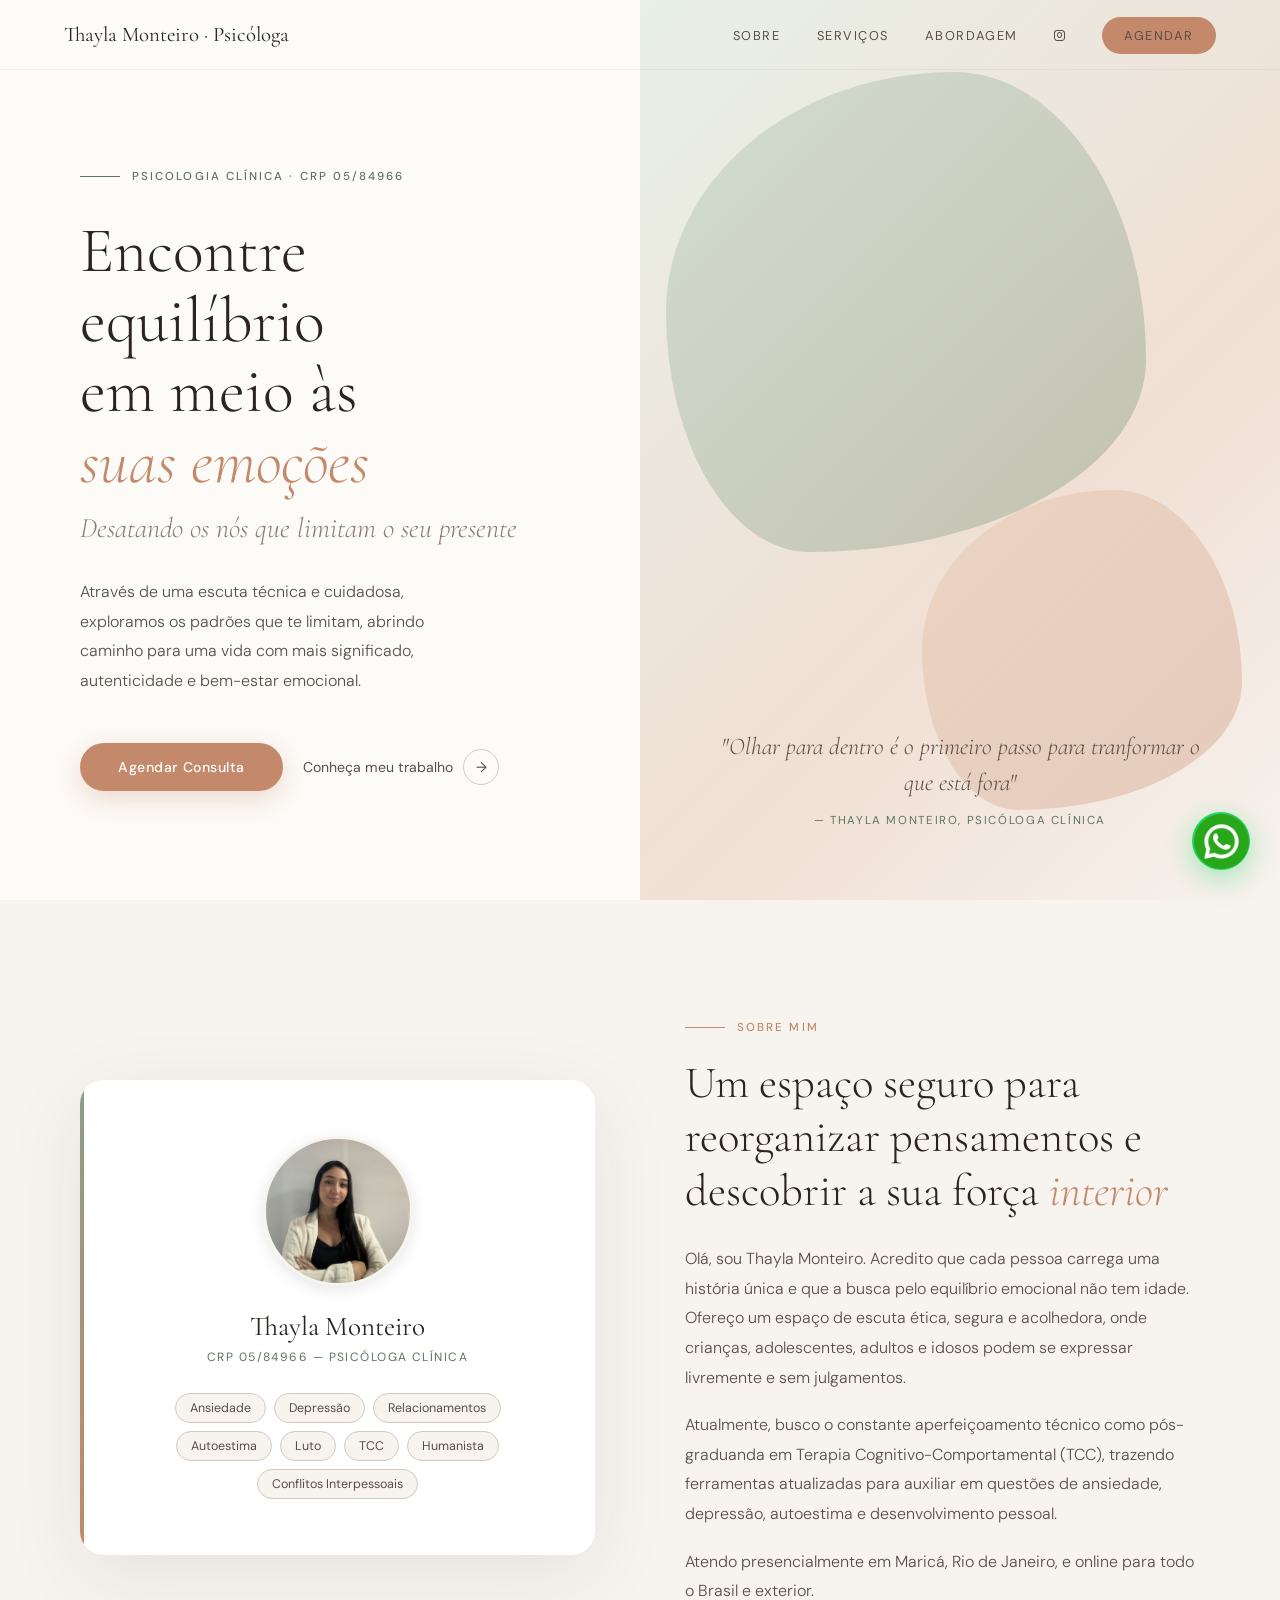
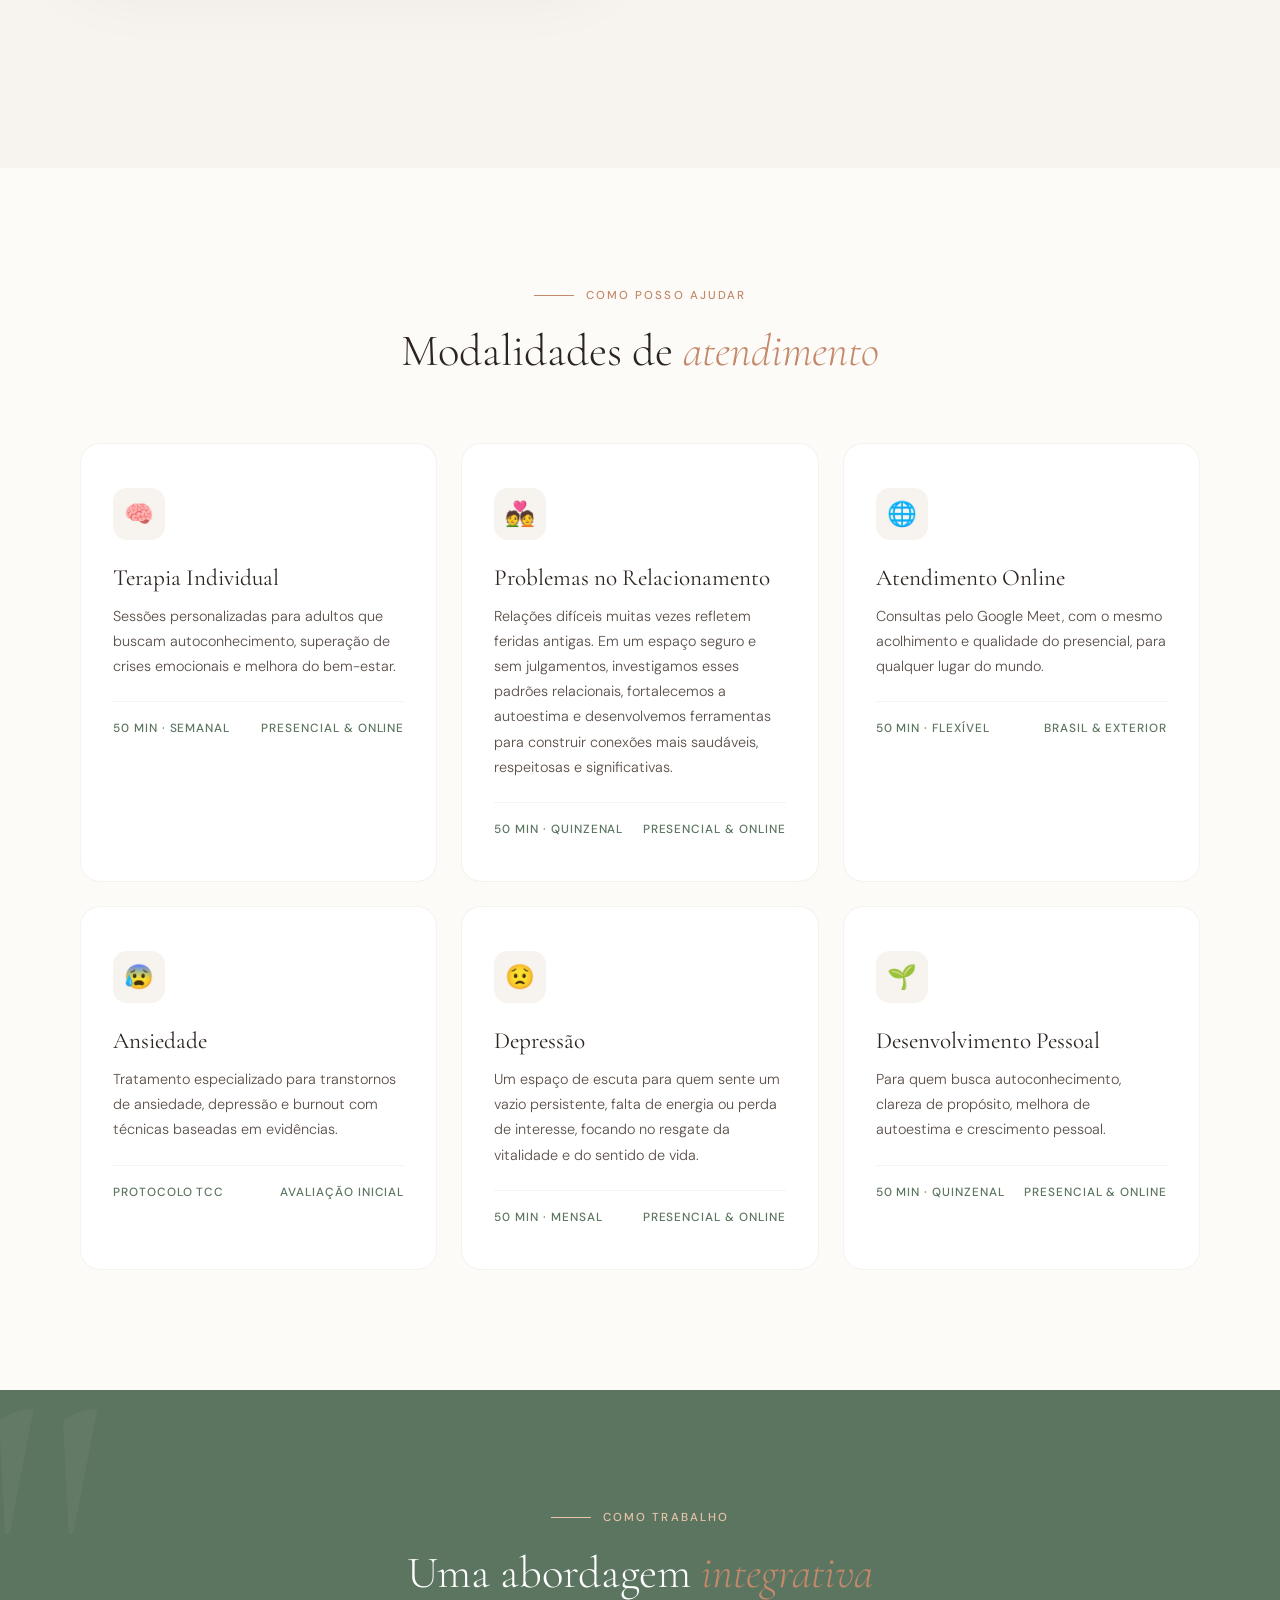
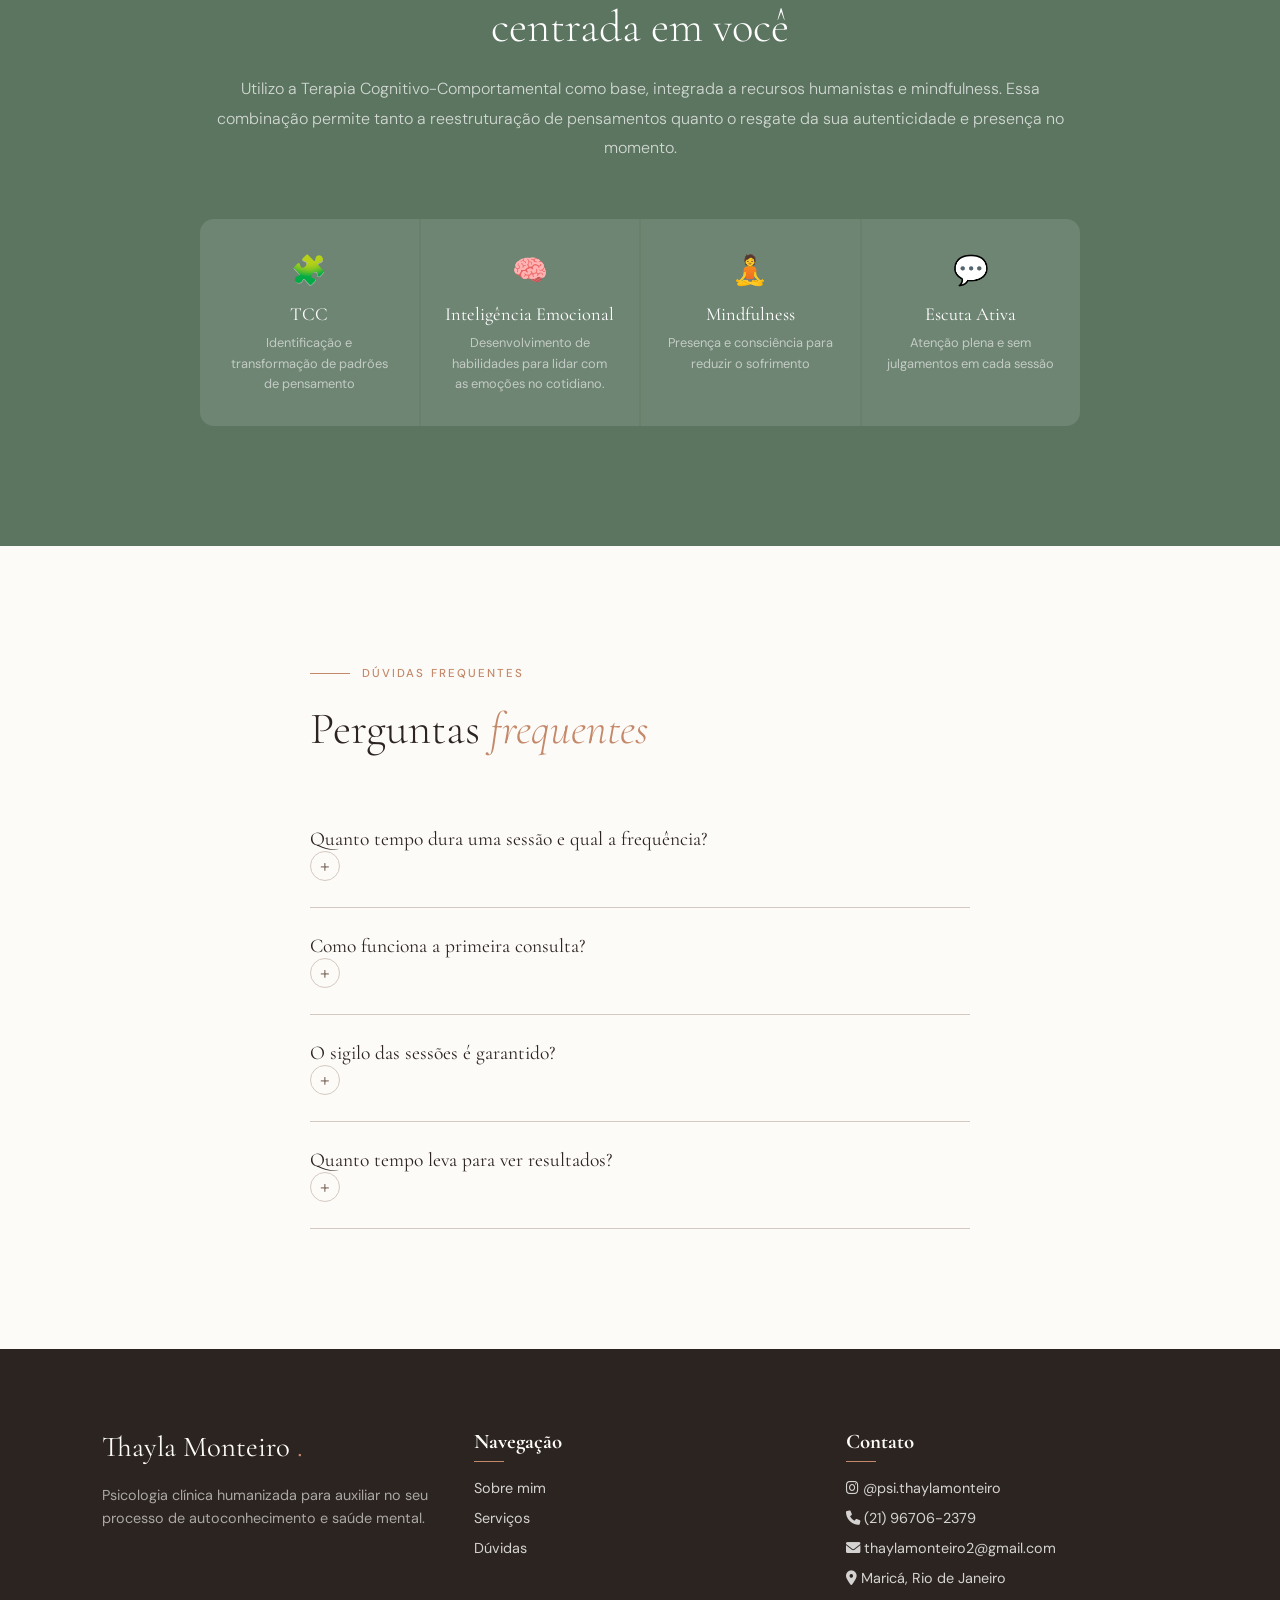
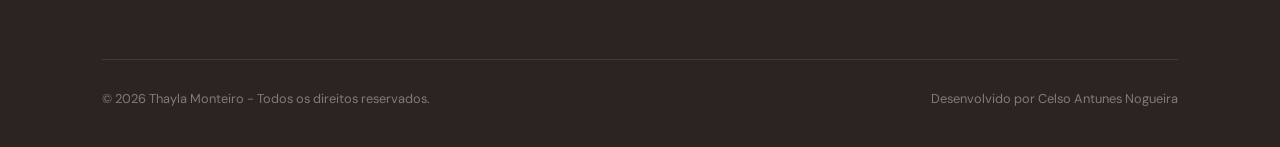
==== index.html @ 8d601547 "Update section title in index.html" ====
<!DOCTYPE html>
<html lang="pt-BR">
<head>
<meta charset="UTF-8">
<meta name="viewport" content="width=device-width, initial-scale=1.0">
<title>Thayla Monteiro | Psicóloga Clínica</title>
<link rel="stylesheet" href="https://cdnjs.cloudflare.com/ajax/libs/font-awesome/6.0.0/css/all.min.css">
<link href="https://fonts.googleapis.com/css2?family=Cormorant+Garamond:ital,wght@0,300;0,400;0,500;1,300;1,400&family=DM+Sans:wght@300;400;500&display=swap" rel="stylesheet">
<link rel="stylesheet" href="style.css">

</head>
<body>



<nav id="nav">
  <div class="nav-logo">Thayla Monteiro  · Psicóloga</div>
  <ul class="nav-links" id="nav-menu">
    <li><a href="#sobre">Sobre</a></li>
    <li><a href="#servicos">Serviços</a></li>
    <li><a href="#abordagem">Abordagem</a></li>
    <li><a href="https://www.instagram.com/psi.thaylamonteiro" target="_blank" class="nav-ig"><i class="fab fa-instagram"></i></a></li>
   <!-- <li><a href="#depoimentos">Depoimentos</a></li> -->
    <li><a href="https://wa.me/5521967062379" class="nav-cta" target="_blank">Agendar</a></li>
  </ul>
  <div class="menu-toggle" id="mobile-menu">
        <span class="bar"></span>
        <span class="bar"></span>
        <span class="bar"></span>
    </div>
</nav>

<section id="hero">
  <div class="hero-left">
    <div class="eyebrow">
      <div class="eyebrow-line"></div>
      <span>Psicologia Clínica · CRP 05/84966</span>
    </div>
    <h1 class="hero-title">Encontre<br>equilíbrio<br>em meio às <br><em>suas emoções</em></h1>
    <p class="hero-sub">Desatando os nós que limitam o seu presente</p>
    <p class="hero-desc">Através de uma escuta técnica e cuidadosa, exploramos os padrões que te limitam, abrindo caminho para uma vida com mais significado, autenticidade e bem-estar emocional.</p>
    <div class="hero-btns">
      <a href="https://wa.me/5521967062379" target="_blank" class="btn-p">Agendar Consulta</a>
      <a href="#sobre" class="btn-s">Conheça meu trabalho <span class="arr">→</span></a>
    </div>
  </div>
  <div class="hero-right">
    <div class="blob b1"></div>
    <div class="blob b2"></div>
    <div class="hero-qt">
      <blockquote>"Olhar para dentro é o primeiro passo para tranformar o que está fora"</blockquote>
      <cite>— Thayla Monteiro, Psicóloga Clínica</cite>
    </div>
  </div>
</section>

<section id="sobre">
  <div style="position:relative;padding-bottom:32px;">
    <div class="sobre-card">
      <div class="avatar" style="background-image: url(thayla.jpeg);"></div>
      <h3>Thayla Monteiro</h3>
      <div class="crp">CRP 05/84966 — Psicóloga Clínica</div>
      <div class="tags">
        <span class="tag">Ansiedade</span><span class="tag">Depressão</span><span class="tag">Relacionamentos</span>
        <span class="tag">Autoestima</span><span class="tag">Luto</span><span class="tag">TCC</span><span class="tag">Humanista</span><span class="tag">Conflitos Interpessoais</span>
      </div>
    </div>
    
  </div>
  <div class="sobre-text">
    <div class="sec-label"><div class="ln"></div><span>Sobre mim</span></div>
    <h2 class="sec-title" style="margin-bottom:26px;">Um espaço seguro para reorganizar pensamentos e descobrir a sua força <em>interior</em></h2>
    <p>Olá, sou Thayla Monteiro. Acredito que cada pessoa carrega uma história única e que a busca pelo equilíbrio emocional não tem idade. Ofereço um espaço de escuta ética, segura e acolhedora, onde crianças, adolescentes, adultos e idosos podem se expressar livremente e sem julgamentos.</p>
    <p>Atualmente, busco o constante aperfeiçoamento técnico como pós-graduanda em Terapia Cognitivo-Comportamental (TCC), trazendo ferramentas atualizadas para auxiliar em questões de ansiedade, depressão, autoestima e desenvolvimento pessoal.</p>
    <p>Atendo presencialmente em Maricá, Rio de Janeiro, e online para todo o Brasil e exterior.</p>
  </div>
</section>

<section id="servicos">
  <div class="sec-header">
    <div class="sec-label" style="justify-content:center;"><div class="ln"></div><span>Como posso ajudar</span></div>
    <h2 class="sec-title">Modalidades de <em>atendimento</em></h2>
  </div>
  <div class="grid3 reveal">
    <div class="svc-card"><div class="svc-icon">🧠</div><h3>Terapia Individual</h3><p>Sessões personalizadas para adultos que buscam autoconhecimento, superação de crises emocionais e melhora do bem-estar.</p><div class="svc-meta"><span>50 min · Semanal</span><span>Presencial & Online</span></div></div>
    <div class="svc-card"><div class="svc-icon">💑</div><h3>Problemas no Relacionamento</h3><p>Relações difíceis muitas vezes refletem feridas antigas. Em um espaço seguro e sem julgamentos, investigamos esses padrões relacionais, fortalecemos a autoestima e desenvolvemos ferramentas para construir conexões mais saudáveis, respeitosas e significativas.</p><div class="svc-meta"><span>50 min · Quinzenal</span><span>Presencial & Online</span></div></div>
    <div class="svc-card"><div class="svc-icon">🌐</div><h3>Atendimento Online</h3><p>Consultas pelo Google Meet, com o mesmo acolhimento e qualidade do presencial, para qualquer lugar do mundo.</p><div class="svc-meta"><span>50 min · Flexível</span><span>Brasil & Exterior</span></div></div>
    <div class="svc-card"><div class="svc-icon">😰</div><h3>Ansiedade</h3><p>Tratamento especializado para transtornos de ansiedade, depressão e burnout com técnicas baseadas em evidências.</p><div class="svc-meta"><span>Protocolo TCC</span><span>Avaliação inicial</span></div></div>
    <div class="svc-card"><div class="svc-icon">😟</div><h3>Depressão</h3><p>Um espaço de escuta para quem sente um vazio persistente, falta de energia ou perda de interesse, focando no resgate da vitalidade e do sentido de vida.</p><div class="svc-meta"><span>50 min · Mensal</span><span>Presencial & Online</span></div></div>
    <div class="svc-card"><div class="svc-icon">🌱</div><h3>Desenvolvimento Pessoal</h3><p>Para quem busca autoconhecimento, clareza de propósito, melhora de autoestima e crescimento pessoal.</p><div class="svc-meta"><span>50 min · Quinzenal</span><span>Presencial & Online</span></div></div>
  </div>
</section>

<section id="abordagem">
  <div class="abord-inner reveal">
    <div class="sec-label" style="justify-content:center;"><div class="ln" style="background:var(--terracotta-light);"></div><span style="color:var(--terracotta-light);">Como trabalho</span></div>
    <h2 class="sec-title" style="color:white;margin-bottom:20px;">Uma abordagem <em>integrativa</em><br>centrada em você</h2>
    <p>Utilizo a Terapia Cognitivo-Comportamental como base, integrada a recursos humanistas e mindfulness. Essa combinação permite tanto a reestruturação de pensamentos quanto o resgate da sua autenticidade e presença no momento.</p>
    <div class="pilares">
      <div class="pilar"><span class="pi">🧩</span><h4>TCC</h4><p>Identificação e transformação de padrões de pensamento</p></div>
      <div class="pilar"><span class="pi">🧠</span><h4>Inteligência Emocional</h4><p>Desenvolvimento de habilidades para lidar com as emoções no cotidiano.</p></div>
      <div class="pilar"><span class="pi">🧘</span><h4>Mindfulness</h4><p>Presença e consciência para reduzir o sofrimento</p></div>
      <div class="pilar"><span class="pi">💬</span><h4>Escuta Ativa</h4><p>Atenção plena e sem julgamentos em cada sessão</p></div>
    </div>
  </div>
</section>
<!--
<section id="depoimentos">
  <div style="text-align:center;">
    <div class="sec-label" style="justify-content:center;"><div class="ln"></div><span>Depoimentos</span></div>
    <h2 class="sec-title">O que dizem os <em>pacientes</em></h2>
  </div>
  <div class="depo-grid reveal">
    <div class="depo-card"><span class="qm">"</span><p>A Ana me ajudou a sair do ciclo de ansiedade que parecia não ter fim. Hoje tenho ferramentas reais para lidar com situações difíceis do dia a dia.</p><div class="depo-autor"><div class="d-av">👩</div><div class="d-info"><div class="stars">★★★★★</div><strong>Mariana C.</strong><span>Paciente há 2 anos</span></div></div></div>
    <div class="depo-card"><span class="qm">"</span><p>O atendimento online foi uma surpresa positiva. Mesma qualidade e acolhimento que eu teria no presencial, com a comodidade de estar em casa.</p><div class="depo-autor"><div class="d-av">👨</div><div class="d-info"><div class="stars">★★★★★</div><strong>Rafael T.</strong><span>Atendimento online</span></div></div></div>
    <div class="depo-card"><span class="qm">"</span><p>Comecei a terapia em um momento muito difícil. A Ana me recebeu com tanta humanidade que consegui falar coisas que nunca tinha dito a ninguém.</p><div class="depo-autor"><div class="d-av">👩</div><div class="d-info"><div class="stars">★★★★★</div><strong>Júlia M.</strong><span>Terapia individual</span></div></div></div>
  </div>
</section>
-->
<section id="faq">
  <div class="sec-label"><div class="ln"></div><span>Dúvidas frequentes</span></div>
  <h2 class="sec-title" style="margin-bottom:44px;">Perguntas <em>frequentes</em></h2>
  <div class="faq-item"><div class="faq-q"><h4>Quanto tempo dura uma sessão e qual a frequência?</h4><div class="tog">+</div></div><div class="faq-a"><p>As sessões individuais têm duração de 50 minutos, geralmente com frequência semanal. Com o avanço do processo terapêutico, podemos passar para quinzenal. A frequência pode ser adaptada às suas necessidades.</p></div></div>
  <!-- <div class="faq-item"><div class="faq-q"><h4>Atende pelo plano de saúde?</h4><div class="tog">+</div></div><div class="faq-a"><p>Atualmente atendo de forma particular. Posso fornecer nota fiscal para reembolso junto ao seu plano, caso ele ofereça essa cobertura. Consulte as condições do seu convênio.</p></div></div> -->
  <div class="faq-item"><div class="faq-q"><h4>Como funciona a primeira consulta?</h4><div class="tog">+</div></div><div class="faq-a"><p>A primeira consulta é uma sessão de acolhimento onde você pode falar sobre o que está sentindo e o que busca na terapia. É um espaço para nos conhecermos e avaliarmos juntos se há uma boa conexão terapêutica.</p></div></div>
  <div class="faq-item"><div class="faq-q"><h4>O sigilo das sessões é garantido?</h4><div class="tog">+</div></div><div class="faq-a"><p>Sim! O sigilo profissional é um dever ético do psicólogo, garantido pelo Código de Ética do CFP. Tudo o que é dito em sessão permanece estritamente confidencial, com raríssimas exceções legais.</p></div></div>
  <div class="faq-item"><div class="faq-q"><h4>Quanto tempo leva para ver resultados?</h4><div class="tog">+</div></div><div class="faq-a"><p>Cada pessoa é única e o tempo de tratamento varia conforme os objetivos. Muitos pacientes relatam mudanças perceptíveis já nas primeiras semanas, enquanto questões mais profundas podem demandar um processo mais longo.</p></div></div>
</section>
<!--
<section id="contato">
  <div>
    <div class="sec-label"><div class="ln"></div><span>Contato</span></div>
    <h2 class="c-title">Dê o primeiro passo<br>para seu <em>bem-estar</em></h2>
    <p class="c-desc">Entre em contato e agende sua consulta. Respondo em até 24h nos dias úteis. O primeiro passo é o mais importante.</p>
    <div class="c-items">
      <div class="c-item"><div class="c-icon">📍</div><div><strong>Endereço</strong><span>Rua Exemplo, 100 — Pinheiros, São Paulo</span></div></div>
      <div class="c-item"><div class="c-icon">📱</div><div><strong>WhatsApp</strong><span>(11) 99999-9999</span></div></div>
      <div class="c-item"><div class="c-icon">📧</div><div><strong>E-mail</strong><span>ana@anabeatrizpsi.com.br</span></div></div>
      <div class="c-item"><div class="c-icon">🕐</div><div><strong>Horários</strong><span>Seg–Sex: 8h–20h · Sáb: 8h–13h</span></div></div>
    </div>
  </div>
  
  <div class="c-form reveal">
    <h3>Solicitar agendamento</h3>
    <div class="fg">
      <div class="fr"><label>Nome</label><input type="text" placeholder="Seu nome completo"></div>
      <div class="fr"><label>Telefone</label><input type="tel" placeholder="(11) 99999-9999"></div>
    </div>
    <div class="fr"><label>E-mail</label><input type="email" placeholder="seu@email.com"></div>
    <div class="fr"><label>Modalidade</label><select><option>Terapia Individual</option><option>Terapia de Casal</option><option>Atendimento Online</option><option>Orientação Parental</option><option>Desenvolvimento Pessoal</option></select></div>
    <div class="fr"><label>Mensagem (opcional)</label><textarea placeholder="Conte brevemente o que te trouxe até aqui..."></textarea></div>
    <button class="btn-f" onclick="alert('Mensagem enviada! Entraremos em contato em breve 🌿')">Enviar mensagem →</button>
  </div> -->
</section>

<footer class="footer">
  <div class="footer-container">
    <div class="footer-col">
      <div class="f-logo">Thayla Monteiro <em>.</em></div>
      <p class="f-about">Psicologia clínica humanizada para auxiliar no seu processo de autoconhecimento e saúde mental.</p>
    </div>

    <div class="footer-col">
      <h4>Navegação</h4>
      <ul>
        <li><a href="#sobre">Sobre mim</a></li>
        <li><a href="#servicos">Serviços</a></li>
         <!-- <li><a href="#depoimentos">Depoimentos</a></li> -->
        <li><a href="#faq">Dúvidas</a></li>
      </ul>
    </div>

    <div class="footer-col">
      <h4>Contato</h4>
      <ul>
        <li class="footer-social">
            <a href="https://www.instagram.com/psi.thaylamonteiro" target="_blank">
                <i class="fab fa-instagram"></i> @psi.thaylamonteiro
            </a>
        </li>
        <li><i class="fas fa-phone"></i> (21) 96706-2379</li>
        <li><i class="fas fa-envelope"></i> thaylamonteiro2@gmail.com</li>
        <li><i class="fas fa-map-marker-alt"></i> Maricá, Rio de Janeiro</li>
      </ul>
    </div>
  </div>

  <div class="footer-bottom f-dev">
    <p>&copy; 2026 Thayla Monteiro - Todos os direitos reservados.</p>
<a href="https://devcelso.netlify.app/" target="_blank" rel="noopener noreferrer"> Desenvolvido por
      Celso Antunes Nogueira
    </a>  </div>
</footer>


<a href="https://wa.me/5521967062379" class="wa" target="_blank"><img src="whatsapp.png" alt=""></a>
<script src="script.js"></script>


</body>
</html>
---- style.css ----
:root {
    --cream: #F7F3EE;
    --warm-white: #FDFBF8;
    --sage: #8A9E8A;
    --sage-light: #B8C9B3;
    --sage-dark: #5C7560;
    --terracotta: #C4896A;
    --terracotta-light: #E8C4A8;
    --stone: #8C7B70;
    --stone-light: #D4C9C0;
    --text-dark: #2C2420;
    --text-mid: #5A4E48;
    --shadow: rgba(44,36,32,0.08);
  }
  
  *, *::before, *::after { box-sizing: border-box; margin: 0; padding: 0; }
  html { scroll-behavior: smooth; }
  body { font-family: 'DM Sans', sans-serif; background: var(--warm-white); color: var(--text-dark); overflow-x: hidden; }

  

  nav { position: fixed; top: 0; width: 100%; padding: 22px 64px; display: flex; align-items: center; justify-content: space-between; z-index: 100;   border-bottom: 1px solid rgba(180,160,145,0.14); transition: padding 0.3s, box-shadow 0.3s; }
  .nav-logo { font-family: 'Cormorant Garamond', serif; font-size: 1.3rem; font-weight: 400; color: var(--text-dark); }
  .nav-logo em { font-style: italic; color: var(--terracotta); }
  .nav-links { display: flex; gap: 36px; list-style: none; }
  .nav-links a { font-size: 0.8rem; letter-spacing: 0.12em; text-transform: uppercase; color: var(--text-mid); text-decoration: none; transition: color 0.3s; }
  .nav-links a:hover { color: var(--terracotta); }
  .nav-cta { background:#c4896a; var(--sage-dark) !important;  padding: 10px 22px; border-radius: 40px; transition: background 0.3s !important; }
  .nav-cta:hover { background:white var(--terracotta) !important; }
  .nav-ig {
    font-size: 2rem; /* Deixa o ícone um pouco maior que o texto */
    color: var(--primary); /* Ou a cor que você definiu para os links */
    transition: transform 0.3s ease;
}

.nav-ig:hover {
    transform: translateY(-2px); /* Efeito suave ao passar o mouse */
    color: #E1306C; /* Cor característica do Instagram (opcional) */
}


  /* HERO */
  #hero { min-height: 100vh; display: grid; grid-template-columns: 1fr 1fr; }
  .hero-left { display: flex; flex-direction: column; justify-content: center; padding: 140px 60px 80px 80px; }
  .eyebrow { display: flex; align-items: center; gap: 12px; margin-bottom: 32px; }
  .eyebrow-line { width: 40px; height: 1px; background: var(--sage-dark); }
  .eyebrow span { font-size: 0.72rem; letter-spacing: 0.18em; text-transform: uppercase; color: var(--sage-dark); font-weight: 500; }
  .hero-title { font-family: 'Cormorant Garamond', serif; font-size: clamp(3rem,5vw,5rem); font-weight: 300; line-height: 1.1; margin-bottom: 14px; opacity: 0; animation: fadeUp 1s 0.3s forwards; }
  .hero-title em { font-style: italic; color: var(--terracotta); }
  .hero-sub { font-family: 'Cormorant Garamond', serif; font-size: clamp(1.4rem,2.2vw,2rem); font-weight: 300; font-style: italic; color: var(--stone); margin-bottom: 32px; opacity: 0; animation: fadeUp 1s 0.5s forwards; }
  .hero-desc { font-size: 1rem; line-height: 1.85; color: var(--text-mid); font-weight: 300; max-width: 400px; margin-bottom: 48px; opacity: 0; animation: fadeUp 1s 0.7s forwards; }
  .hero-btns { display: flex; gap: 20px; align-items: center; opacity: 0; animation: fadeUp 1s 0.9s forwards; }
  .btn-p { background: var(--terracotta); color: white; padding: 15px 38px; border-radius: 60px; text-decoration: none; font-size: 0.88rem; font-weight: 500; letter-spacing: 0.04em; transition: all 0.3s; box-shadow: 0 8px 28px rgba(196,137,106,0.3); }
  .btn-p:hover { background:  var(--sage-dark); transform: translateY(-2px); }
  .btn-s { display: flex; align-items: center; gap: 10px; color: var(--text-mid); text-decoration: none; font-size: 0.88rem; transition: color 0.3s; }
  .btn-s .arr { width: 36px; height: 36px; border: 1px solid var(--stone-light); border-radius: 50%; display: flex; align-items: center; justify-content: center; transition: all 0.3s; }
  .btn-s:hover { color: var(--terracotta); }
  .btn-s:hover .arr { background: var(--terracotta); border-color: var(--terracotta); color: white; }

  .hero-right { position: relative; overflow: hidden; background: linear-gradient(135deg, #e8f0e7 0%, #f0dfd4 60%, var(--cream) 100%); }
  .blob { position: absolute; border-radius: 60% 40% 70% 30% / 50% 60% 40% 50%; animation: morph 9s ease-in-out infinite alternate; }
  .b1 { width: 480px; height: 480px; background: linear-gradient(135deg, var(--sage-light), var(--sage)); top: 8%; left: 4%; opacity: 0.45; }
  .b2 { width: 320px; height: 320px; background: linear-gradient(135deg, var(--terracotta-light), var(--terracotta)); bottom: 10%; right: 6%; opacity: 0.35; animation-delay: -4s; }
  .hero-qt { position: absolute; bottom: 72px; left: 50%; transform: translateX(-50%); text-align: center; z-index: 3; width: 75%; }
  .hero-qt blockquote { font-family: 'Cormorant Garamond', serif; font-size: 1.5rem; font-style: italic; font-weight: 300; color: var(--text-mid); line-height: 1.5; }
  .hero-qt cite { display: block; margin-top: 12px; font-family: 'DM Sans', sans-serif; font-size: 0.72rem; letter-spacing: 0.14em; text-transform: uppercase; color: var(--sage-dark); font-style: normal; }

  /* SECTIONS */
  .sec-label { display: flex; align-items: center; gap: 12px; margin-bottom: 22px; }
  .sec-label span { font-size: 0.72rem; letter-spacing: 0.18em; text-transform: uppercase; color: var(--terracotta); font-weight: 500; }
  .sec-label .ln { width: 40px; height: 1px; background: var(--terracotta); }
  .sec-title { font-family: 'Cormorant Garamond', serif; font-size: clamp(2rem,3.5vw,3rem); font-weight: 300; line-height: 1.2; color: var(--text-dark); }
  .sec-title em { font-style: italic; color: var(--terracotta); }

  /* SOBRE */
  #sobre { padding: 120px 80px; display: grid; grid-template-columns: 1fr 1fr; gap: 90px; align-items: center; background: var(--cream); }
  .sobre-card { background: white; border-radius: 24px; padding: 56px 44px; box-shadow: 0 20px 80px var(--shadow); position: relative; overflow: hidden; }
  .sobre-card::before { content: ''; position: absolute; top: 0; left: 0; width: 4px; height: 100%; background: linear-gradient(to bottom, var(--sage), var(--terracotta)); }
  .avatar {
  width: 150px;          /* Ajuste o tamanho se desejar */
  height: 150px;
  border-radius: 50%;    /* Deixa o avatar circular */
  margin: 0 auto 24px;   /* Centraliza o círculo no card */
  
  /* Propriedades da Imagem */
  background-size: cover;     /* Faz a foto preencher todo o espaço */
  background-position: center; /* Centraliza o rosto na imagem */
  background-repeat: no-repeat;
  
  /* Opcional: Adiciona uma borda fina elegante */
  border: 3px solid var(--cream);
  box-shadow: 0 4px 15px rgba(0,0,0,0.1);
}avatar { width: 110px; height: 110px; border-radius: 50%; background: linear-gradient(135deg, var(--sage-light), var(--terracotta-light)); margin: 0 auto 24px; display: flex; align-items: center; justify-content: center; font-size: 2.4rem; }
  .sobre-card h3 { font-family: 'Cormorant Garamond', serif; font-size: 1.7rem; font-weight: 400; text-align: center; margin-bottom: 6px; }
  .crp { text-align: center; font-size: 0.75rem; letter-spacing: 0.12em; text-transform: uppercase; color: var(--sage-dark); margin-bottom: 28px; }
  .tags { display: flex; flex-wrap: wrap; gap: 8px; justify-content: center; }
  .tag { background: var(--cream); color: var(--text-mid); padding: 6px 14px; border-radius: 30px; font-size: 0.78rem; border: 1px solid var(--stone-light); }
  .float-badge { position: absolute; bottom: -24px; right: -24px; background: var(--sage-dark); color: white; padding: 22px 26px; border-radius: 16px; font-family: 'Cormorant Garamond', serif; }
  .float-badge .n { font-size: 2.2rem; font-weight: 300; display: block; line-height: 1; }
  .float-badge .l { font-size: 0.82rem; font-style: italic; opacity: 0.85; }
  .sobre-text { padding-bottom: 24px; }
  .sobre-text p { font-size: 1rem; line-height: 1.85; color: var(--text-mid); font-weight: 300; margin-bottom: 18px; }

  /* SERVIÇOS */
  #servicos { padding: 120px 80px; background: var(--warm-white); }
  .sec-header { text-align: center; margin-bottom: 64px; }
  .sec-header .sec-label { justify-content: center; }
  .grid3 { display: grid; grid-template-columns: repeat(3, 1fr); gap: 24px; }
  .svc-card { background: white; border-radius: 20px; padding: 44px 32px; border: 1px solid rgba(180,160,145,0.14); transition: all 0.35s cubic-bezier(.25,.46,.45,.94); position: relative; overflow: hidden; }
  .svc-card::after { content: ''; position: absolute; bottom: 0; left: 0; right: 0; height: 3px; background: linear-gradient(to right, var(--sage), var(--terracotta)); transform: scaleX(0); transform-origin: left; transition: transform 0.35s ease; }
  .svc-card:hover { transform: translateY(-7px); box-shadow: 0 20px 56px var(--shadow); }
  .svc-card:hover::after { transform: scaleX(1); }
  .svc-icon { width: 52px; height: 52px; border-radius: 14px; background: var(--cream); display: flex; align-items: center; justify-content: center; font-size: 1.5rem; margin-bottom: 24px; transition: background 0.3s; }
  .svc-card:hover .svc-icon { background: var(--terracotta-light); }
  .svc-card h3 { font-family: 'Cormorant Garamond', serif; font-size: 1.45rem; font-weight: 400; margin-bottom: 12px; }
  .svc-card p { font-size: 0.9rem; line-height: 1.75; color: var(--text-mid); font-weight: 300; }
  .svc-meta { margin-top: 22px; padding-top: 18px; border-top: 1px solid var(--cream); display: flex; justify-content: space-between; align-items: center; }
  .svc-meta span { font-size: 0.74rem; letter-spacing: 0.08em; text-transform: uppercase; color: var(--sage-dark); font-weight: 500; }

  /* ABORDAGEM */
  #abordagem { padding: 120px 80px; background: var(--sage-dark); color: white; position: relative; overflow: hidden; }
  #abordagem::before { content: '"'; font-family: 'Cormorant Garamond', serif; font-size: 28rem; position: absolute; top: -60px; left: -20px; color: rgba(255,255,255,0.04); line-height: 1; pointer-events: none; }
  .abord-inner { max-width: 880px; margin: 0 auto; text-align: center; position: relative; z-index: 2; }
  .abord-inner .sec-label { justify-content: center; }
  .abord-inner .sec-label span { color: var(--terracotta-light); }
  .abord-inner .sec-label .ln { background: var(--terracotta-light); }
  .abord-inner .sec-title { color: white; margin-bottom: 22px; }
  .abord-inner > p { font-size: 1rem; line-height: 1.85; color: rgba(255,255,255,0.72); font-weight: 300; margin-bottom: 56px; }
  .pilares { display: grid; grid-template-columns: repeat(4,1fr); gap: 2px; background: rgba(255,255,255,0.08); border-radius: 14px; overflow: hidden; }
  .pilar { padding: 32px 24px; background: rgba(255,255,255,0.04); text-align: center; transition: background 0.3s; }
  .pilar:hover { background: rgba(255,255,255,0.11); }
  .pilar .pi { font-size: 1.8rem; margin-bottom: 14px; display: block; }
  .pilar h4 { font-family: 'Cormorant Garamond', serif; font-size: 1.15rem; font-weight: 400; color: white; margin-bottom: 8px; }
  .pilar p { font-size: 0.8rem; color: rgba(255,255,255,0.58); line-height: 1.6; margin: 0; }

  /* DEPOIMENTOS */
  #depoimentos { padding: 120px 80px; background: var(--cream); }
  .depo-grid { display: grid; grid-template-columns: repeat(3,1fr); gap: 22px; margin-top: 56px; }
  .depo-card { background: white; border-radius: 20px; padding: 36px 30px; box-shadow: 0 4px 28px var(--shadow); }
  .qm { font-family: 'Cormorant Garamond', serif; font-size: 3.5rem; color: var(--terracotta-light); line-height: 0.5; margin-bottom: 18px; display: block; }
  .depo-card p { font-size: 0.93rem; line-height: 1.8; color: var(--text-mid); font-weight: 300; font-style: italic; margin-bottom: 22px; }
  .depo-autor { display: flex; align-items: center; gap: 12px; }
  .d-av { width: 42px; height: 42px; border-radius: 50%; background: linear-gradient(135deg, var(--sage-light), var(--terracotta-light)); display: flex; align-items: center; justify-content: center; font-size: 1.1rem; }
  .d-info strong { display: block; font-size: 0.86rem; font-weight: 500; color: var(--text-dark); }
  .d-info span { font-size: 0.76rem; color: var(--stone); }
  .stars { color: var(--terracotta); font-size: 0.72rem; margin-bottom: 3px; }

  /* FAQ */
  #faq { padding: 120px 80px; max-width: 820px; margin: 0 auto; }
  .faq-item { border-bottom: 1px solid var(--stone-light); padding: 26px 0; }
 
  .faq-q h4 { font-family: 'Cormorant Garamond', serif; font-size: 1.22rem; font-weight: 400; color: var(--text-dark); transition: color 0.3s; }
  .faq-q:hover h4 { color: var(--terracotta); }
  .tog { width: 30px; height: 30px; min-width: 30px; border: 1px solid var(--stone-light); border-radius: 50%; display: flex; align-items: center; justify-content: center; color: var(--stone); font-size: 1.1rem; transition: all 0.3s; }
  .faq-item.open .tog { background: var(--terracotta); border-color: var(--terracotta); color: white; transform: rotate(45deg); }
  .faq-a { max-height: 0; overflow: hidden; transition: max-height 0.4s ease, padding 0.3s; }
  .faq-item.open .faq-a { max-height: 280px; padding-top: 14px; }
  .faq-a p { font-size: 0.93rem; line-height: 1.8; color: var(--text-mid); font-weight: 300; }

  /* CONTATO */
  #contato { padding: 120px 80px; background: var(--warm-white); display: grid; grid-template-columns: 1fr 1fr; gap: 80px; align-items: start; }
  .c-title { font-family: 'Cormorant Garamond', serif; font-size: clamp(1.8rem,3vw,2.8rem); font-weight: 300; line-height: 1.2; margin-bottom: 18px; }
  .c-title em { color: var(--terracotta); font-style: italic; }
  .c-desc { font-size: 0.97rem; line-height: 1.8; color: var(--text-mid); font-weight: 300; margin-bottom: 36px; }
  .c-items { display: flex; flex-direction: column; gap: 18px; }
  .c-item { display: flex; align-items: center; gap: 16px; }
  .c-icon { width: 46px; height: 46px; border-radius: 12px; background: var(--cream); display: flex; align-items: center; justify-content: center; font-size: 1.2rem; border: 1px solid var(--stone-light); flex-shrink: 0; }
  .c-item strong { display: block; font-size: 0.76rem; letter-spacing: 0.08em; text-transform: uppercase; color: var(--sage-dark); margin-bottom: 2px; }
  .c-item span { font-size: 0.93rem; color: var(--text-mid); }
  .c-form { background: white; border-radius: 22px; padding: 44px 40px; box-shadow: 0 20px 80px var(--shadow); }
  .c-form h3 { font-family: 'Cormorant Garamond', serif; font-size: 1.55rem; font-weight: 400; margin-bottom: 26px; }
  .fr { margin-bottom: 18px; }
  .fr label { display: block; font-size: 0.72rem; letter-spacing: 0.1em; text-transform: uppercase; color: var(--sage-dark); font-weight: 500; margin-bottom: 7px; }
  .fr input, .fr select, .fr textarea { width: 100%; padding: 13px 16px; border: 1px solid var(--stone-light); border-radius: 10px; font-family: 'DM Sans', sans-serif; font-size: 0.93rem; color: var(--text-dark); background: var(--cream); transition: border-color 0.3s, box-shadow 0.3s; outline: none; appearance: none; }
  .fr input:focus, .fr select:focus, .fr textarea:focus { border-color: var(--sage); box-shadow: 0 0 0 3px rgba(138,158,138,0.14); }
  .fr textarea { min-height: 110px; resize: vertical; }
  .fg { display: grid; grid-template-columns: 1fr 1fr; gap: 14px; }

  .btn-f:hover { background: var(--sage-dark); transform: translateY(-2px); box-shadow: 0 10px 28px rgba(92,117,96,0.22); }

 .footer {
  background-color: #2C2420; /* Tom escuro que combina com sua paleta */
  color: rgba(255, 255, 255, 0.8);
  padding: 80px 8% 40px;
  font-family: 'DM Sans', sans-serif;
}

.footer-container {
  display: flex;
  justify-content: space-between;
  flex-wrap: wrap;
  gap: 40px;
  max-width: 1200px;
  margin: 0 auto;
}

.footer-col {
  flex: 1;
  min-width: 200px;
}

.f-logo {
  font-family: 'Cormorant Garamond', serif;
  font-size: 1.8rem;
  color: #FDFBF8;
  margin-bottom: 20px;
}

.f-logo em {
  color: var(--terracotta); /* Use a variável que definimos no :root */
  font-style: normal;
}

.f-about {
  font-size: 0.9rem;
  line-height: 1.6;
  color: rgba(255, 255, 255, 0.6);
}

.footer-col h4 {
  color: #FDFBF8;
  font-family: 'Cormorant Garamond', serif;
  font-size: 1.3rem;
  margin-bottom: 25px;
  position: relative;
}

.footer-col h4::after {
  content: '';
  position: absolute;
  left: 0;
  bottom: -8px;
  width: 30px;
  height: 1px;
  background-color: var(--terracotta);
}

.footer-col ul {
  list-style: none;
}

.footer-col ul li {
  margin-bottom: 12px;
  font-size: 0.9rem;
}

.footer-col ul li a {
  color: inherit;
  text-decoration: none;
  transition: color 0.3s;
}

.footer-col ul li a:hover {
  color: var(--terracotta);
}

/* Rodapé Inferior */
.footer-bottom {
  margin-top: 60px;
  padding-top: 30px;
  border-top: 1px solid rgba(255, 255, 255, 0.1);
  display: flex;
  justify-content: space-between;
  align-items: center;
  font-size: 0.8rem;
  color: rgba(255, 255, 255, 0.4);
}

.f-dev strong {
  color: rgba(255, 255, 255, 0.6);
}
.f-dev a {
  color: inherit;          /* Faz o link herdar a cor do texto ao redor (cinza/branco) */
  text-decoration: none;   /* Remove o sublinhado */
  transition: opacity 0.3s; /* Adiciona um efeito suave ao passar o mouse */
}



/* Ajuste Mobile */
@media (max-width: 768px) {
  .footer {
    padding: 60px 20px 30px;
    text-align: center;
  }
  
  .footer-container {
    flex-direction: column;
    align-items: center;
  }

  .footer-col h4::after {
    left: 50%;
    transform: translateX(-50%);
  }

  .footer-bottom {
    flex-direction: column;
    gap: 15px;
  }
}
  .wa { position: fixed; bottom: 30px; right: 30px; background: #25D366; color: white; width: 58px; height: 58px; border-radius: 50%; display: flex; align-items: center; justify-content: center; font-size: 1.5rem; text-decoration: none; box-shadow: 0 8px 28px rgba(37,211,102,0.4); z-index: 200; animation: pulse 2.8s ease-in-out infinite; }
  .wa img {
  width: 55px;             /* Ajuste o tamanho do ícone aqui */
  height: auto;
  display: block;
}

  .reveal { opacity: 0; transform: translateY(28px); transition: opacity 0.7s ease, transform 0.7s ease; }
  .reveal.visible { opacity: 1; transform: translateY(0); }

  @keyframes fadeUp { from { opacity: 0; transform: translateY(22px); } to { opacity: 1; transform: translateY(0); } }
  @keyframes morph { 0% { border-radius: 60% 40% 70% 30%/50% 60% 40% 50%; } 50% { border-radius: 40% 60% 30% 70%/60% 40% 60% 40%; } 100% { border-radius: 50% 50% 50% 50%/40% 60% 50% 50%; } }
  @keyframes pulse { 0%,100% { box-shadow: 0 8px 28px rgba(37,211,102,0.4); } 50% { box-shadow: 0 8px 40px rgba(37,211,102,0.7); transform: scale(1.05); } }

  @media (max-width: 1024px) {
    nav { padding: 18px 32px; }
    #hero { grid-template-columns: 1fr; }
    .hero-left { padding: 120px 36px 60px; }
    .hero-right { height: 50vh; }
    #sobre, #contato { grid-template-columns: 1fr; padding: 80px 36px; gap: 56px; }
    #servicos, #abordagem, #depoimentos, footer { padding: 80px 36px; }
    #faq { padding: 80px 36px; }
    .grid3, .depo-grid { grid-template-columns: 1fr 1fr; }
    .pilares { grid-template-columns: repeat(2,1fr); }
  }
  @media (max-width: 640px) {
    nav { padding: 14px 20px; }
    .nav-links.active {
    display: flex !important;
  }
    .nav-links { display: none; }
    .hero-left { padding: 96px 22px 44px; }
    #sobre, #servicos, #abordagem, #depoimentos, #faq, #contato, footer { padding: 60px 22px; }
    .grid3, .depo-grid, .pilares { grid-template-columns: 1fr; }
    .fg { grid-template-columns: 1fr; }
    .f-top, .f-bot { flex-direction: column; text-align: center; }
  }
  /* Estilo das barrinhas do Hambúrguer */
.menu-toggle {
    display: none; /* Escondido no Desktop */
    flex-direction: column;
    cursor: pointer;
    gap: 5px;
    z-index: 1001;
}


.bar {
    width: 25px;
    height: 3px;
    background-color: var(--text-dark);
    transition: all 0.3s ease;
    border-radius: 2px;
}

/* Responsividade: Telas menores que 992px */
@media (max-width: 992px) {
    .menu-toggle {
        display: flex; /* Mostra o hambúrguer no Mobile */
    }

    .nav-links {
        position: fixed;
        right: -100%; /* Começa escondido à direita */
        top: 0;
        width: 70%;
        height: 100vh;
        background: white;
        flex-direction: column;
        align-items: center;
        justify-content: center;
        gap: 30px;
        transition: 0.4s;
        box-shadow: -10px 0 30px rgba(0,0,0,0.05);
        display: flex; /* Sobrescreve o display:none anterior */
    }

    /* Classe que o JS vai adicionar para abrir o menu */
    .nav-links.active {
        right: 0;
    }

    /* Animação do X quando o menu abre */
    .menu-toggle.is-active .bar:nth-child(2) { opacity: 0; }
    .menu-toggle.is-active .bar:nth-child(1) { transform: translateY(8px) rotate(45deg); }
    .menu-toggle.is-active .bar:nth-child(3) { transform: translateY(-8px) rotate(-45deg); }
}
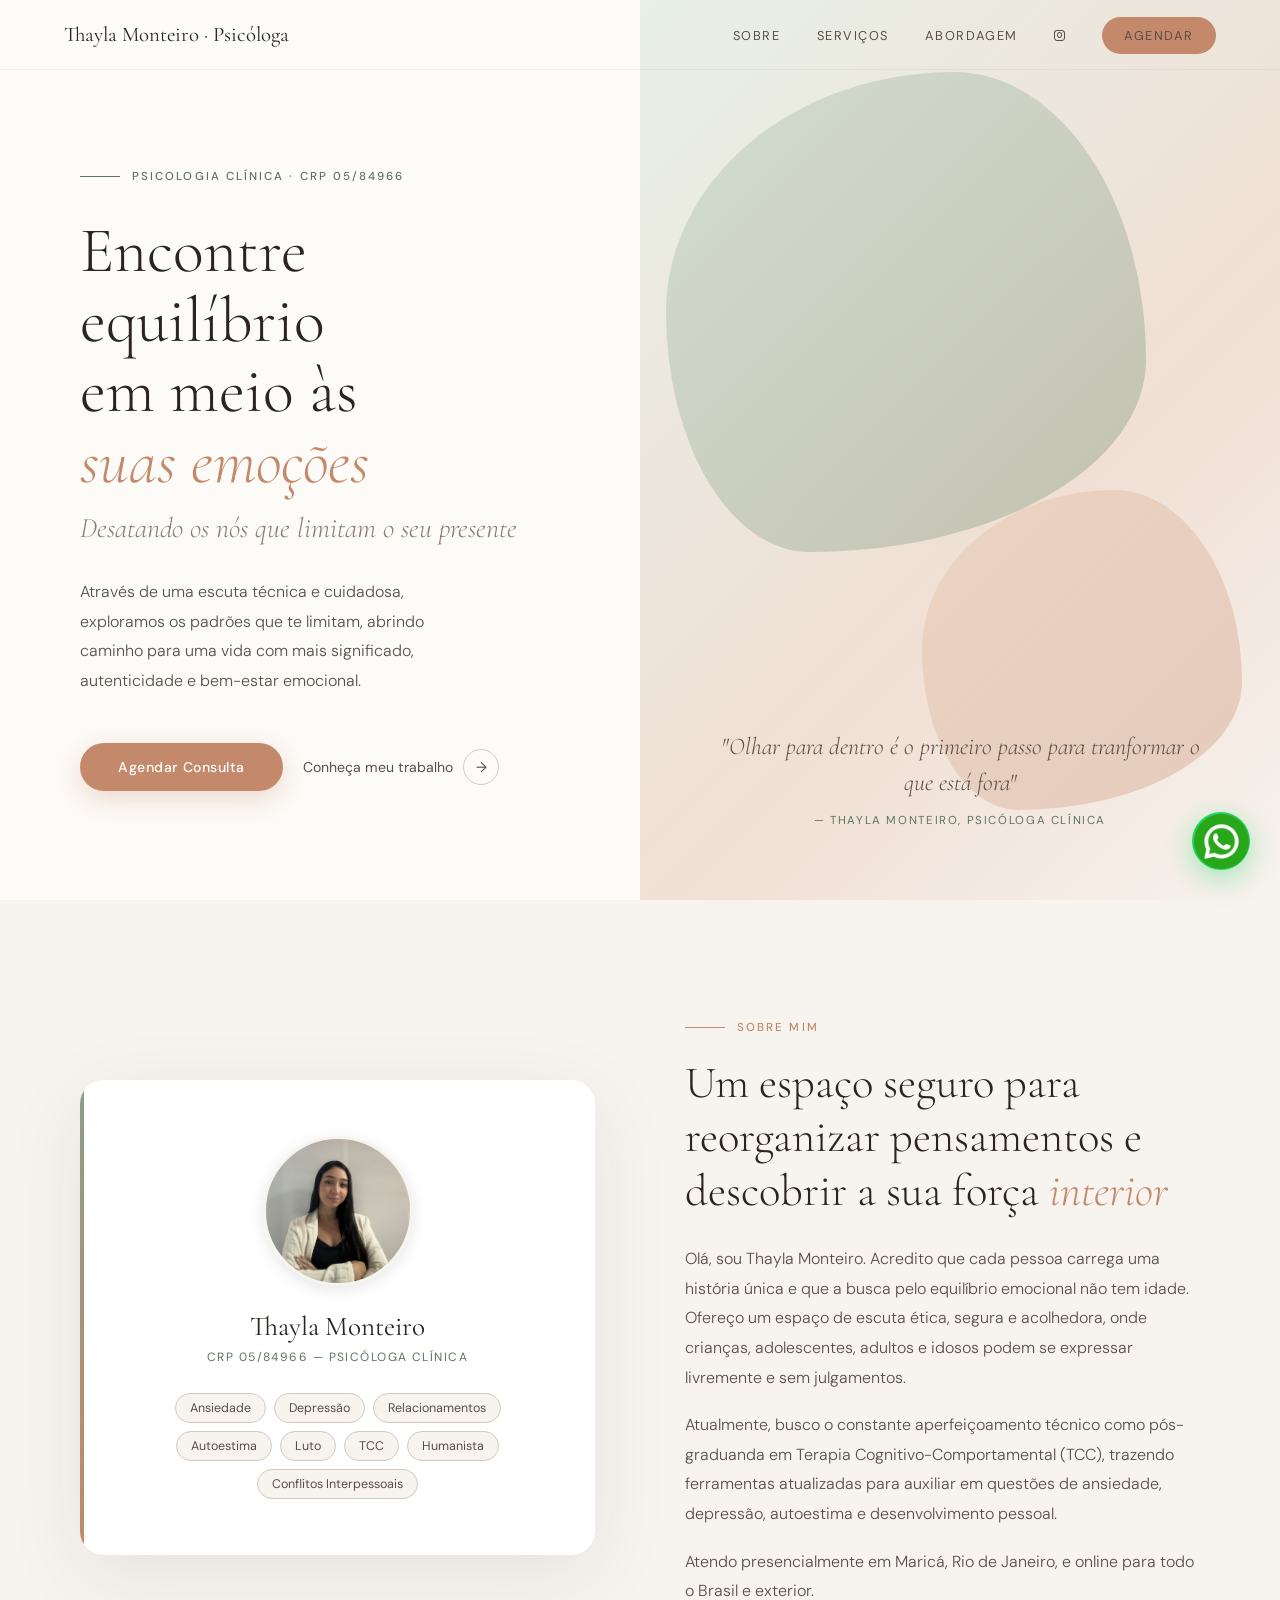
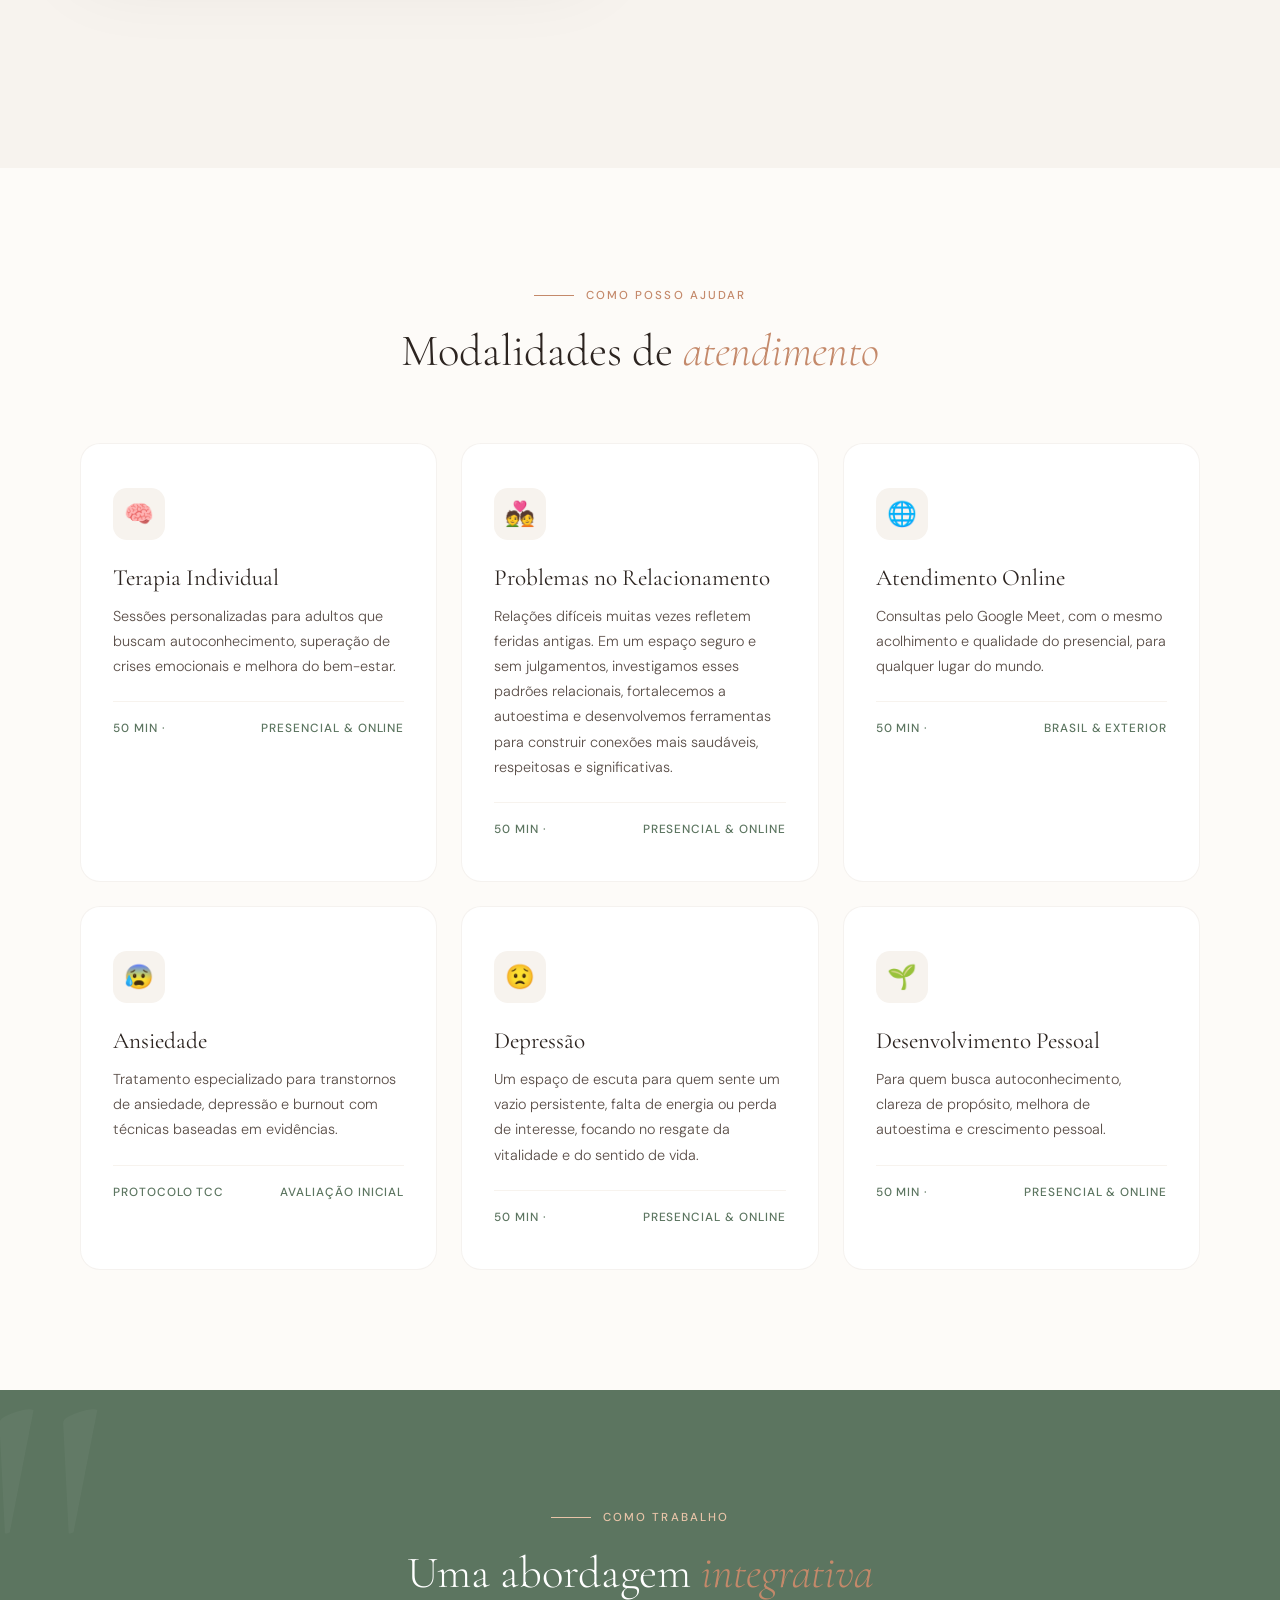
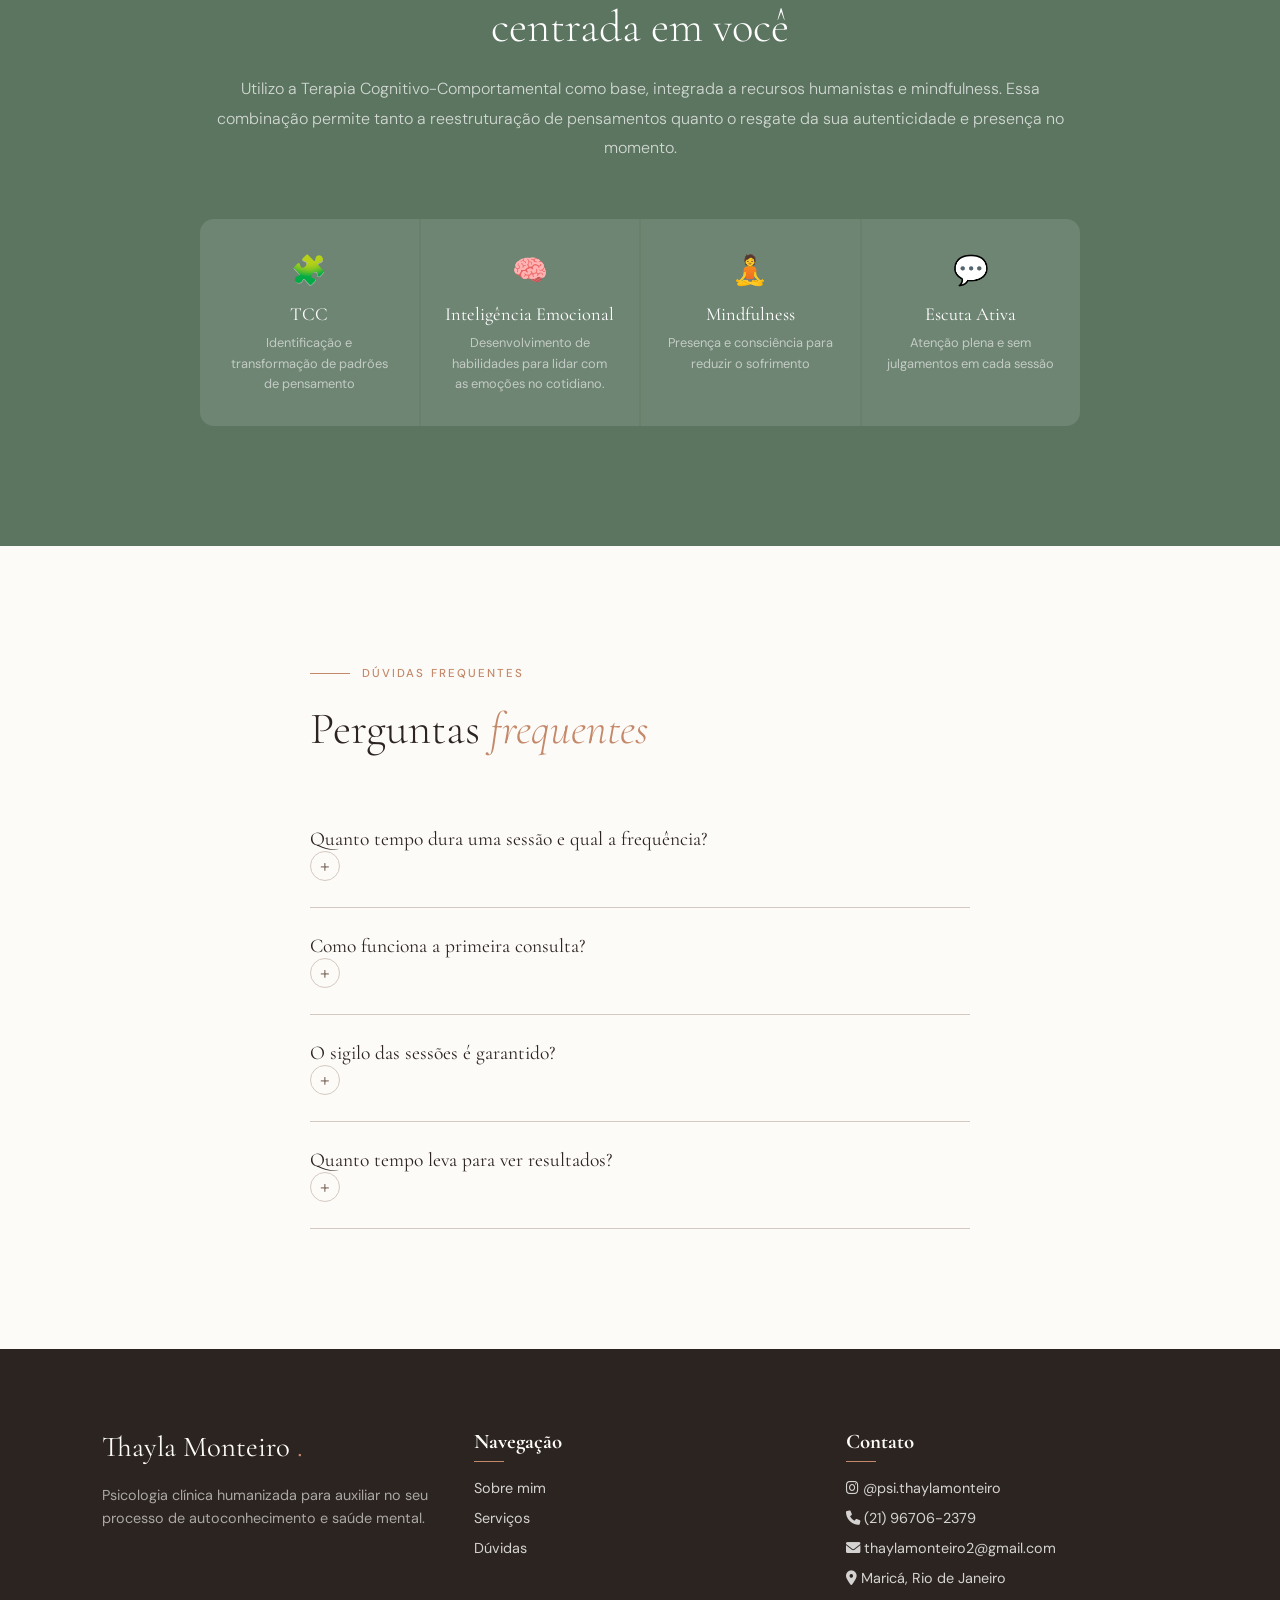
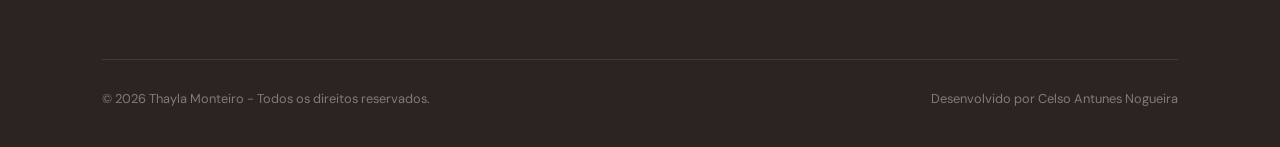
==== commit ccc1f493: "Duplicate service cards for therapy options" ====
--- a/index.html
+++ b/index.html
@@ -82,12 +82,12 @@
     <h2 class="sec-title">Modalidades de <em>atendimento</em></h2>
   </div>
   <div class="grid3 reveal">
-    <div class="svc-card"><div class="svc-icon">🧠</div><h3>Terapia Individual</h3><p>Sessões personalizadas para adultos que buscam autoconhecimento, superação de crises emocionais e melhora do bem-estar.</p><div class="svc-meta"><span>50 min · Semanal</span><span>Presencial & Online</span></div></div>
-    <div class="svc-card"><div class="svc-icon">💑</div><h3>Problemas no Relacionamento</h3><p>Relações difíceis muitas vezes refletem feridas antigas. Em um espaço seguro e sem julgamentos, investigamos esses padrões relacionais, fortalecemos a autoestima e desenvolvemos ferramentas para construir conexões mais saudáveis, respeitosas e significativas.</p><div class="svc-meta"><span>50 min · Quinzenal</span><span>Presencial & Online</span></div></div>
-    <div class="svc-card"><div class="svc-icon">🌐</div><h3>Atendimento Online</h3><p>Consultas pelo Google Meet, com o mesmo acolhimento e qualidade do presencial, para qualquer lugar do mundo.</p><div class="svc-meta"><span>50 min · Flexível</span><span>Brasil & Exterior</span></div></div>
+    <div class="svc-card"><div class="svc-icon">🧠</div><h3>Terapia Individual</h3><p>Sessões personalizadas para adultos que buscam autoconhecimento, superação de crises emocionais e melhora do bem-estar.</p><div class="svc-meta"><span>50 min · </span><span>Presencial & Online</span></div></div>
+    <div class="svc-card"><div class="svc-icon">💑</div><h3>Problemas no Relacionamento</h3><p>Relações difíceis muitas vezes refletem feridas antigas. Em um espaço seguro e sem julgamentos, investigamos esses padrões relacionais, fortalecemos a autoestima e desenvolvemos ferramentas para construir conexões mais saudáveis, respeitosas e significativas.</p><div class="svc-meta"><span>50 min · </span><span>Presencial & Online</span></div></div>
+    <div class="svc-card"><div class="svc-icon">🌐</div><h3>Atendimento Online</h3><p>Consultas pelo Google Meet, com o mesmo acolhimento e qualidade do presencial, para qualquer lugar do mundo.</p><div class="svc-meta"><span>50 min · </span><span>Brasil & Exterior</span></div></div>
     <div class="svc-card"><div class="svc-icon">😰</div><h3>Ansiedade</h3><p>Tratamento especializado para transtornos de ansiedade, depressão e burnout com técnicas baseadas em evidências.</p><div class="svc-meta"><span>Protocolo TCC</span><span>Avaliação inicial</span></div></div>
-    <div class="svc-card"><div class="svc-icon">😟</div><h3>Depressão</h3><p>Um espaço de escuta para quem sente um vazio persistente, falta de energia ou perda de interesse, focando no resgate da vitalidade e do sentido de vida.</p><div class="svc-meta"><span>50 min · Mensal</span><span>Presencial & Online</span></div></div>
-    <div class="svc-card"><div class="svc-icon">🌱</div><h3>Desenvolvimento Pessoal</h3><p>Para quem busca autoconhecimento, clareza de propósito, melhora de autoestima e crescimento pessoal.</p><div class="svc-meta"><span>50 min · Quinzenal</span><span>Presencial & Online</span></div></div>
+    <div class="svc-card"><div class="svc-icon">😟</div><h3>Depressão</h3><p>Um espaço de escuta para quem sente um vazio persistente, falta de energia ou perda de interesse, focando no resgate da vitalidade e do sentido de vida.</p><div class="svc-meta"><span>50 min ·</span><span>Presencial & Online</span></div></div>
+    <div class="svc-card"><div class="svc-icon">🌱</div><h3>Desenvolvimento Pessoal</h3><p>Para quem busca autoconhecimento, clareza de propósito, melhora de autoestima e crescimento pessoal.</p><div class="svc-meta"><span>50 min · </span><span>Presencial & Online</span></div></div>
   </div>
 </section>
 
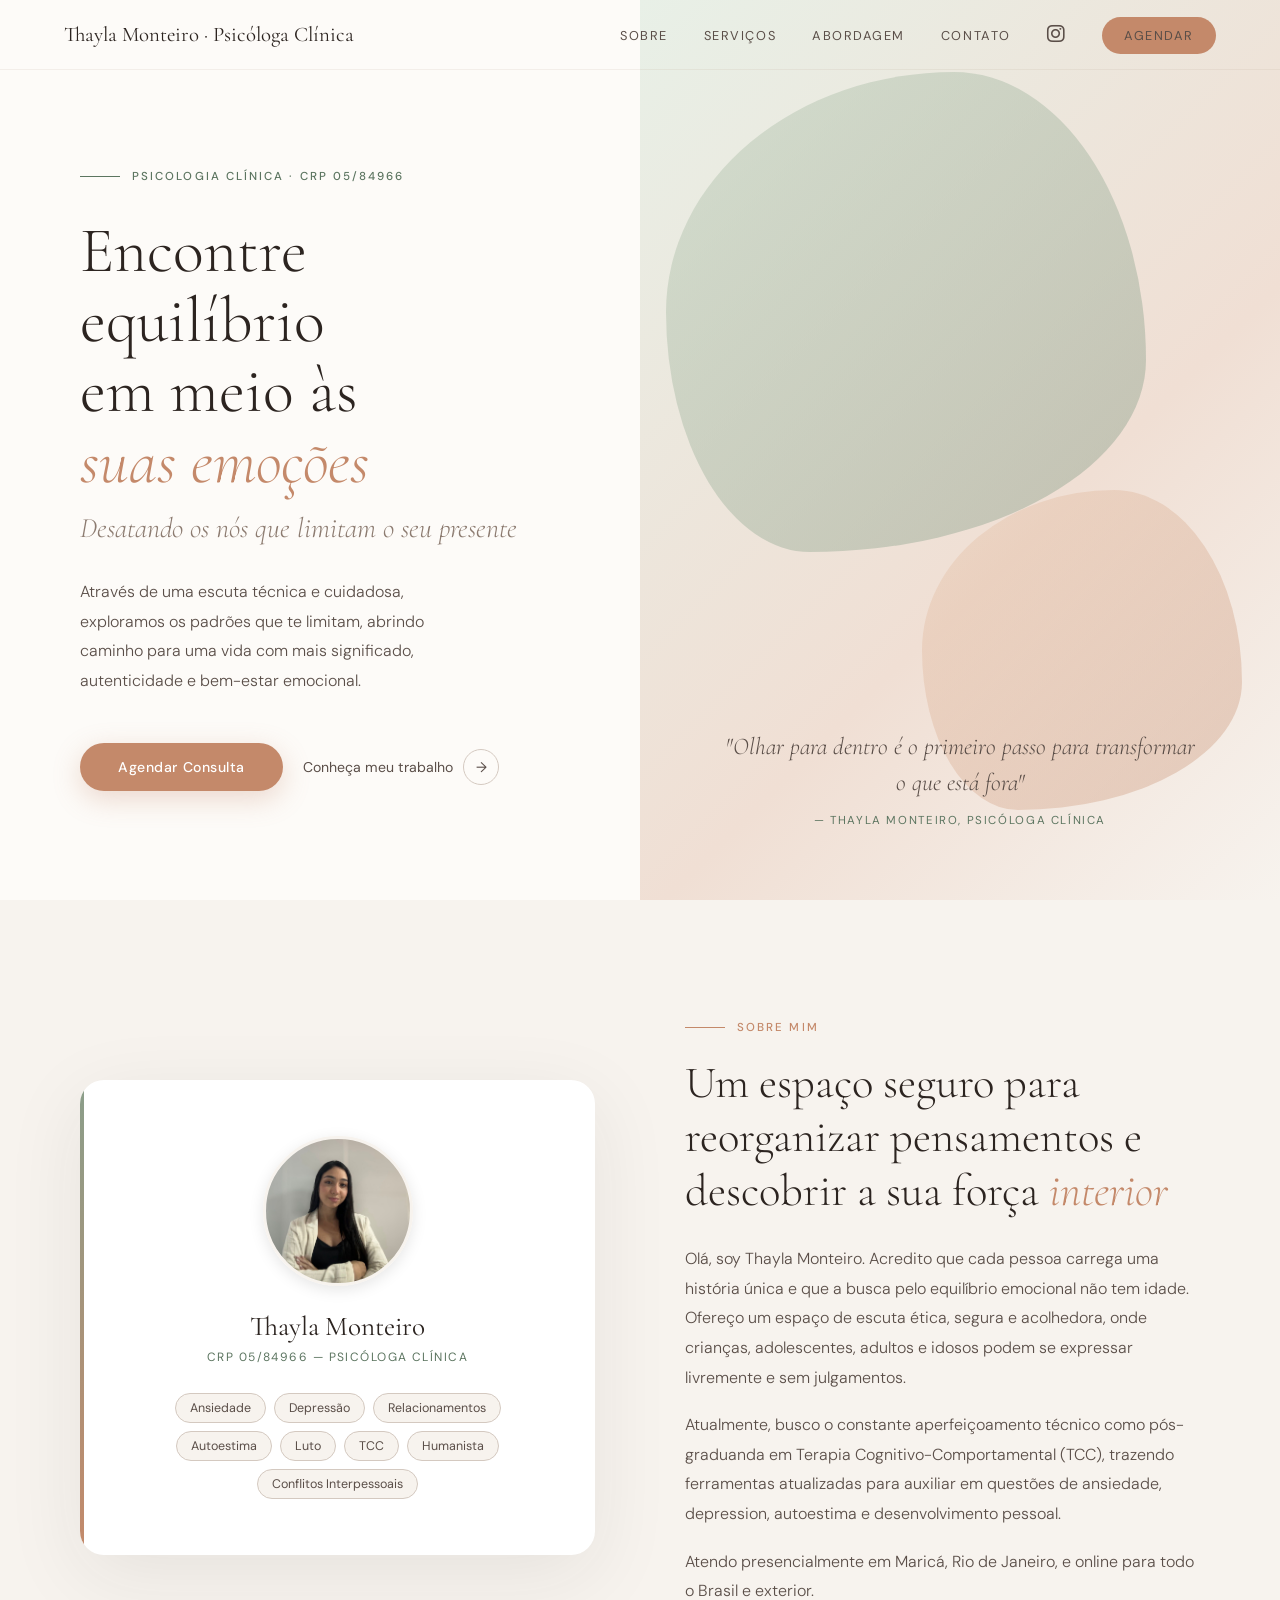
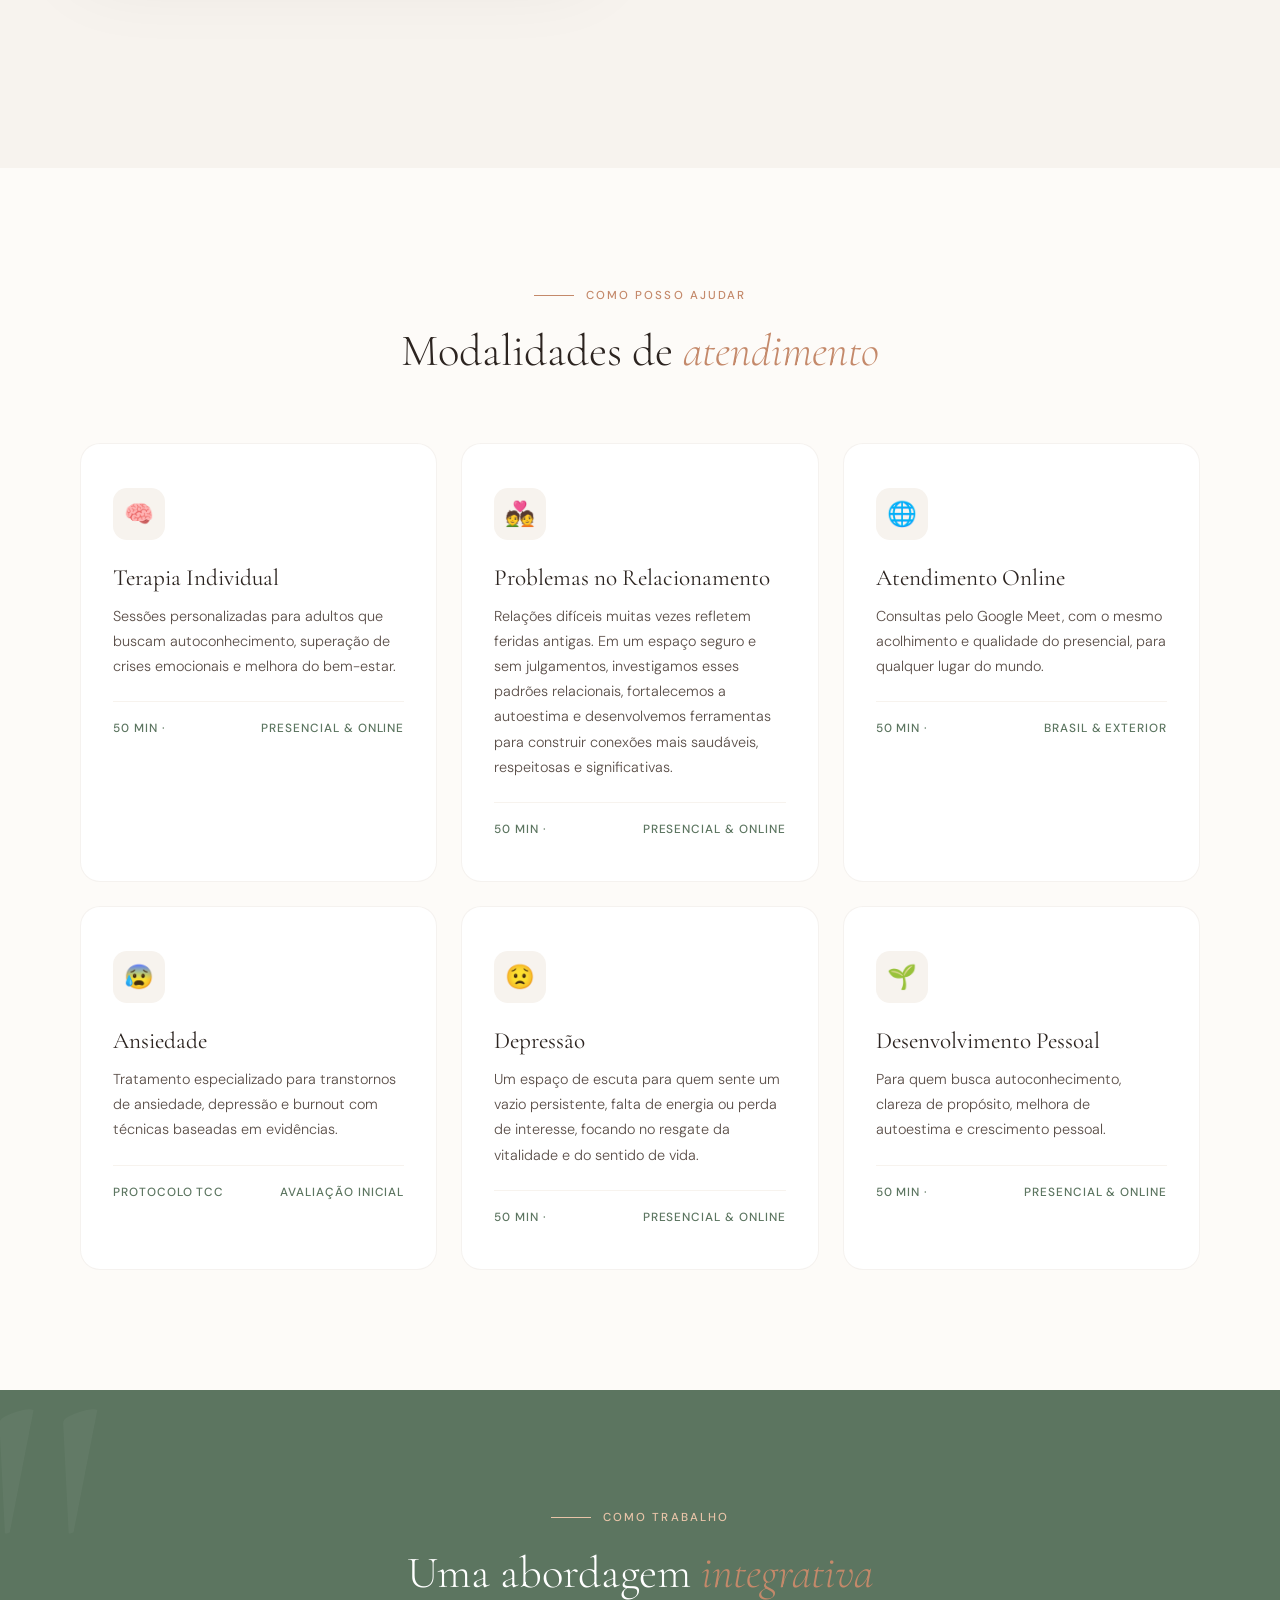
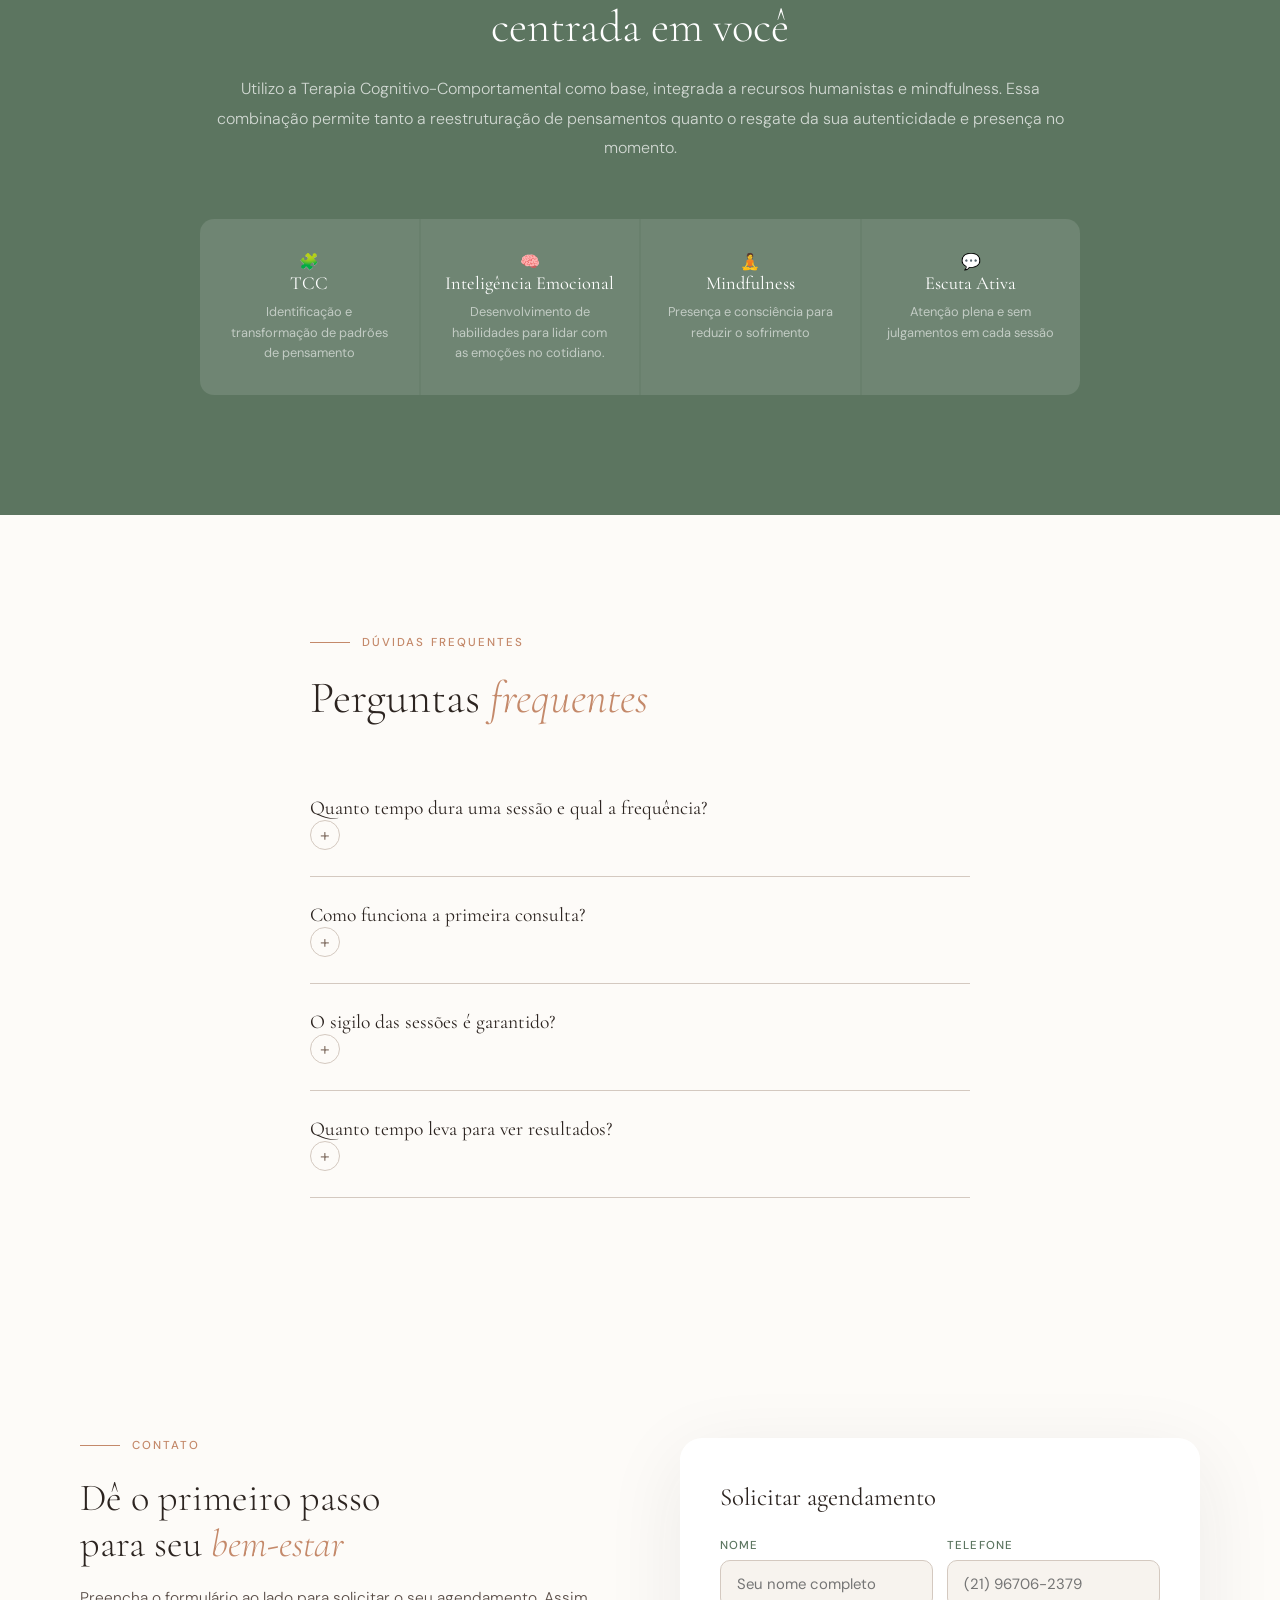
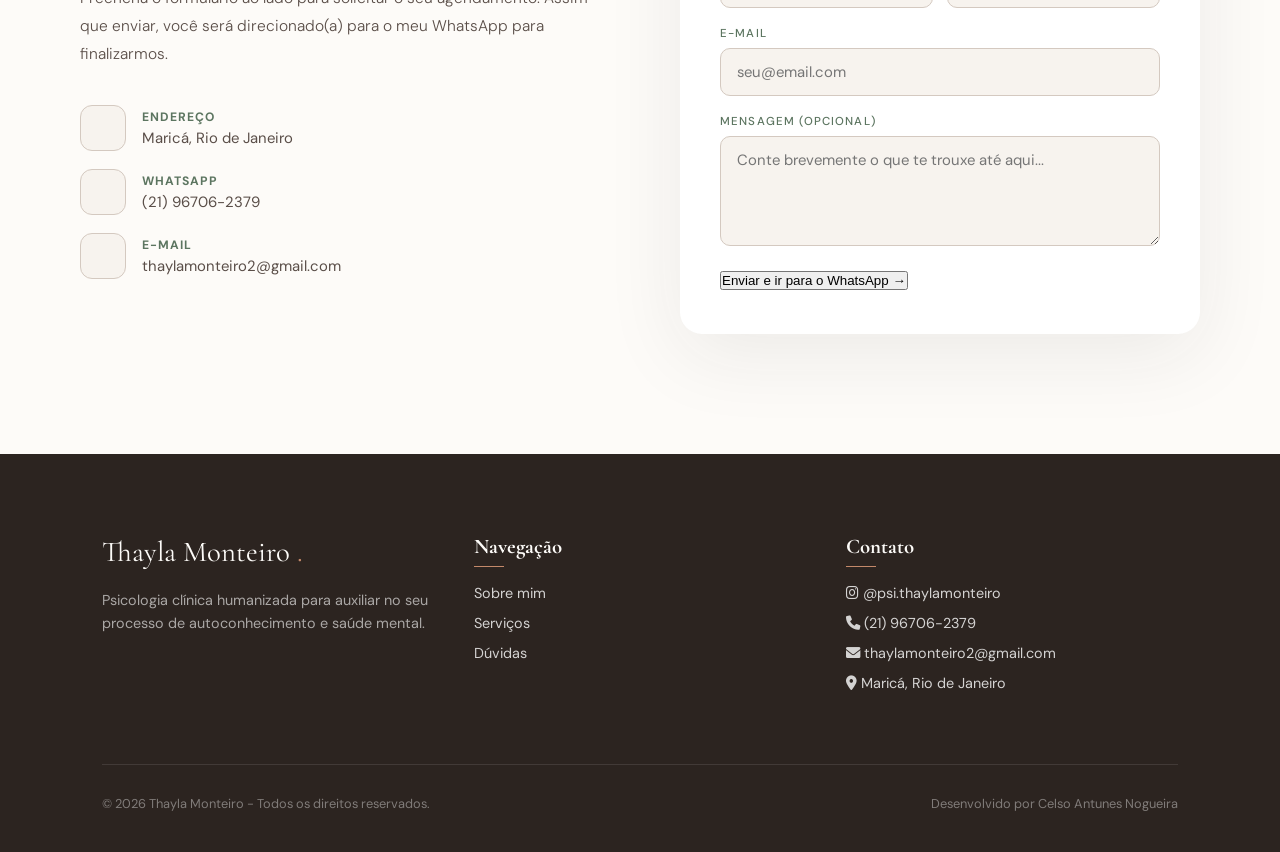
==== commit 9fe88684: "Change greeting from 'Hello' to 'Goodbye'" ====
--- a/index.html
+++ b/index.html
@@ -1,201 +1,179 @@
 <!DOCTYPE html>
 <html lang="pt-BR">
 <head>
-<meta charset="UTF-8">
-<meta name="viewport" content="width=device-width, initial-scale=1.0">
-<title>Thayla Monteiro | Psicóloga Clínica</title>
-<link rel="stylesheet" href="https://cdnjs.cloudflare.com/ajax/libs/font-awesome/6.0.0/css/all.min.css">
-<link href="https://fonts.googleapis.com/css2?family=Cormorant+Garamond:ital,wght@0,300;0,400;0,500;1,300;1,400&family=DM+Sans:wght@300;400;500&display=swap" rel="stylesheet">
-<link rel="stylesheet" href="style.css">
-
+  <meta charset="UTF-8">
+  <meta name="viewport" content="width=device-width, initial-scale=1.0">
+  <title>Thayla Monteiro | Psicóloga Clínica</title>
+  <link rel="stylesheet" href="https://cdnjs.cloudflare.com/ajax/libs/font-awesome/6.0.0/css/all.min.css">
+  <link href="https://fonts.googleapis.com/css2?family=Cormorant+Garamond:ital,wght@0,300;0,400;0,500;1,300;1,400&family=DM+Sans:wght@300;400;500&display=swap" rel="stylesheet">
+  <link rel="stylesheet" href="style.css">
 </head>
 <body>
 
+  <nav id="nav">
+    <div class="nav-logo">Thayla Monteiro · Psicóloga Clínica</div>
+    <ul class="nav-links" id="nav-menu">
+      <li><a href="#sobre">Sobre</a></li>
+      <li><a href="#servicos">Serviços</a></li>
+      <li><a href="#abordagem">Abordagem</a></li>
+      <li><a href="#contato">Contato</a></li>
+      <li><a href="https://www.instagram.com/psi.thaylamonteiro" target="_blank" class="nav-ig"><i class="fab fa-instagram"></i></a></li>
+      <li><a href="#contato" class="nav-cta" >Agendar</a></li>
+    </ul>
+    <div class="menu-toggle" id="mobile-menu">
+      <span class="bar"></span>
+      <span class="bar"></span>
+      <span class="bar"></span>
+    </div>
+  </nav>
 
-
-<nav id="nav">
-  <div class="nav-logo">Thayla Monteiro  · Psicóloga</div>
-  <ul class="nav-links" id="nav-menu">
-    <li><a href="#sobre">Sobre</a></li>
-    <li><a href="#servicos">Serviços</a></li>
-    <li><a href="#abordagem">Abordagem</a></li>
-    <li><a href="https://www.instagram.com/psi.thaylamonteiro" target="_blank" class="nav-ig"><i class="fab fa-instagram"></i></a></li>
-   <!-- <li><a href="#depoimentos">Depoimentos</a></li> -->
-    <li><a href="https://wa.me/5521967062379" class="nav-cta" target="_blank">Agendar</a></li>
-  </ul>
-  <div class="menu-toggle" id="mobile-menu">
-        <span class="bar"></span>
-        <span class="bar"></span>
-        <span class="bar"></span>
-    </div>
-</nav>
-
-<section id="hero">
-  <div class="hero-left">
-    <div class="eyebrow">
-      <div class="eyebrow-line"></div>
-      <span>Psicologia Clínica · CRP 05/84966</span>
-    </div>
-    <h1 class="hero-title">Encontre<br>equilíbrio<br>em meio às <br><em>suas emoções</em></h1>
-    <p class="hero-sub">Desatando os nós que limitam o seu presente</p>
-    <p class="hero-desc">Através de uma escuta técnica e cuidadosa, exploramos os padrões que te limitam, abrindo caminho para uma vida com mais significado, autenticidade e bem-estar emocional.</p>
-    <div class="hero-btns">
-      <a href="https://wa.me/5521967062379" target="_blank" class="btn-p">Agendar Consulta</a>
-      <a href="#sobre" class="btn-s">Conheça meu trabalho <span class="arr">→</span></a>
-    </div>
-  </div>
-  <div class="hero-right">
-    <div class="blob b1"></div>
-    <div class="blob b2"></div>
-    <div class="hero-qt">
-      <blockquote>"Olhar para dentro é o primeiro passo para tranformar o que está fora"</blockquote>
-      <cite>— Thayla Monteiro, Psicóloga Clínica</cite>
-    </div>
-  </div>
-</section>
-
-<section id="sobre">
-  <div style="position:relative;padding-bottom:32px;">
-    <div class="sobre-card">
-      <div class="avatar" style="background-image: url(thayla.jpeg);"></div>
-      <h3>Thayla Monteiro</h3>
-      <div class="crp">CRP 05/84966 — Psicóloga Clínica</div>
-      <div class="tags">
-        <span class="tag">Ansiedade</span><span class="tag">Depressão</span><span class="tag">Relacionamentos</span>
-        <span class="tag">Autoestima</span><span class="tag">Luto</span><span class="tag">TCC</span><span class="tag">Humanista</span><span class="tag">Conflitos Interpessoais</span>
+  <section id="hero">
+    <div class="hero-left">
+      <div class="eyebrow">
+        <div class="eyebrow-line"></div>
+        <span>Psicologia Clínica · CRP 05/84966</span>
+      </div>
+      <h1 class="hero-title">Encontre<br>equilíbrio<br>em meio às <br><em>suas emoções</em></h1>
+      <p class="hero-sub">Desatando os nós que limitam o seu presente</p>
+      <p class="hero-desc">Através de uma escuta técnica e cuidadosa, exploramos os padrões que te limitam, abrindo caminho para uma vida com mais significado, autenticidade e bem-estar emocional.</p>
+      <div class="hero-btns">
+        <a href="https://wa.me/5521967062379" target="_blank" class="btn-p">Agendar Consulta</a>
+        <a href="#sobre" class="btn-s">Conheça meu trabalho <span class="arr">→</span></a>
       </div>
     </div>
-    
-  </div>
-  <div class="sobre-text">
-    <div class="sec-label"><div class="ln"></div><span>Sobre mim</span></div>
-    <h2 class="sec-title" style="margin-bottom:26px;">Um espaço seguro para reorganizar pensamentos e descobrir a sua força <em>interior</em></h2>
-    <p>Olá, sou Thayla Monteiro. Acredito que cada pessoa carrega uma história única e que a busca pelo equilíbrio emocional não tem idade. Ofereço um espaço de escuta ética, segura e acolhedora, onde crianças, adolescentes, adultos e idosos podem se expressar livremente e sem julgamentos.</p>
-    <p>Atualmente, busco o constante aperfeiçoamento técnico como pós-graduanda em Terapia Cognitivo-Comportamental (TCC), trazendo ferramentas atualizadas para auxiliar em questões de ansiedade, depressão, autoestima e desenvolvimento pessoal.</p>
-    <p>Atendo presencialmente em Maricá, Rio de Janeiro, e online para todo o Brasil e exterior.</p>
-  </div>
-</section>
+    <div class="hero-right">
+      <div class="blob b1"></div>
+      <div class="blob b2"></div>
+      <div class="hero-qt">
+        <blockquote>"Olhar para dentro é o primeiro passo para transformar o que está fora"</blockquote>
+        <cite>— Thayla Monteiro, Psicóloga Clínica</cite>
+      </div>
+    </div>
+  </section>
 
-<section id="servicos">
-  <div class="sec-header">
-    <div class="sec-label" style="justify-content:center;"><div class="ln"></div><span>Como posso ajudar</span></div>
-    <h2 class="sec-title">Modalidades de <em>atendimento</em></h2>
-  </div>
-  <div class="grid3 reveal">
-    <div class="svc-card"><div class="svc-icon">🧠</div><h3>Terapia Individual</h3><p>Sessões personalizadas para adultos que buscam autoconhecimento, superação de crises emocionais e melhora do bem-estar.</p><div class="svc-meta"><span>50 min · </span><span>Presencial & Online</span></div></div>
-    <div class="svc-card"><div class="svc-icon">💑</div><h3>Problemas no Relacionamento</h3><p>Relações difíceis muitas vezes refletem feridas antigas. Em um espaço seguro e sem julgamentos, investigamos esses padrões relacionais, fortalecemos a autoestima e desenvolvemos ferramentas para construir conexões mais saudáveis, respeitosas e significativas.</p><div class="svc-meta"><span>50 min · </span><span>Presencial & Online</span></div></div>
-    <div class="svc-card"><div class="svc-icon">🌐</div><h3>Atendimento Online</h3><p>Consultas pelo Google Meet, com o mesmo acolhimento e qualidade do presencial, para qualquer lugar do mundo.</p><div class="svc-meta"><span>50 min · </span><span>Brasil & Exterior</span></div></div>
-    <div class="svc-card"><div class="svc-icon">😰</div><h3>Ansiedade</h3><p>Tratamento especializado para transtornos de ansiedade, depressão e burnout com técnicas baseadas em evidências.</p><div class="svc-meta"><span>Protocolo TCC</span><span>Avaliação inicial</span></div></div>
-    <div class="svc-card"><div class="svc-icon">😟</div><h3>Depressão</h3><p>Um espaço de escuta para quem sente um vazio persistente, falta de energia ou perda de interesse, focando no resgate da vitalidade e do sentido de vida.</p><div class="svc-meta"><span>50 min ·</span><span>Presencial & Online</span></div></div>
-    <div class="svc-card"><div class="svc-icon">🌱</div><h3>Desenvolvimento Pessoal</h3><p>Para quem busca autoconhecimento, clareza de propósito, melhora de autoestima e crescimento pessoal.</p><div class="svc-meta"><span>50 min · </span><span>Presencial & Online</span></div></div>
-  </div>
-</section>
+  <section id="sobre">
+    <div style="position:relative;padding-bottom:32px;">
+      <div class="sobre-card">
+        <div class="avatar" style="background-image: url(thayla.jpeg);"></div>
+        <h3>Thayla Monteiro</h3>
+        <div class="crp">CRP 05/84966 — Psicóloga Clínica</div>
+        <div class="tags">
+          <span class="tag">Ansiedade</span><span class="tag">Depressão</span><span class="tag">Relacionamentos</span>
+          <span class="tag">Autoestima</span><span class="tag">Luto</span><span class="tag">TCC</span><span class="tag">Humanista</span><span class="tag">Conflitos Interpessoais</span>
+        </div>
+      </div>
+    </div>
+    <div class="sobre-text">
+      <div class="sec-label"><div class="ln"></div><span>Sobre mim</span></div>
+      <h2 class="sec-title" style="margin-bottom:26px;">Um espaço seguro para reorganizar pensamentos e descobrir a sua força <em>interior</em></h2>
+      <p>Olá, soy Thayla Monteiro. Acredito que cada pessoa carrega uma história única e que a busca pelo equilíbrio emocional não tem idade. Ofereço um espaço de escuta ética, segura e acolhedora, onde crianças, adolescentes, adultos e idosos podem se expressar livremente e sem julgamentos.</p>
+      <p>Atualmente, busco o constante aperfeiçoamento técnico como pós-graduanda em Terapia Cognitivo-Comportamental (TCC), trazendo ferramentas atualizadas para auxiliar em questões de ansiedade, depression, autoestima e desenvolvimento pessoal.</p>
+      <p>Atendo presencialmente em Maricá, Rio de Janeiro, e online para todo o Brasil e exterior.</p>
+    </div>
+  </section>
 
-<section id="abordagem">
-  <div class="abord-inner reveal">
-    <div class="sec-label" style="justify-content:center;"><div class="ln" style="background:var(--terracotta-light);"></div><span style="color:var(--terracotta-light);">Como trabalho</span></div>
-    <h2 class="sec-title" style="color:white;margin-bottom:20px;">Uma abordagem <em>integrativa</em><br>centrada em você</h2>
-    <p>Utilizo a Terapia Cognitivo-Comportamental como base, integrada a recursos humanistas e mindfulness. Essa combinação permite tanto a reestruturação de pensamentos quanto o resgate da sua autenticidade e presença no momento.</p>
-    <div class="pilares">
-      <div class="pilar"><span class="pi">🧩</span><h4>TCC</h4><p>Identificação e transformação de padrões de pensamento</p></div>
-      <div class="pilar"><span class="pi">🧠</span><h4>Inteligência Emocional</h4><p>Desenvolvimento de habilidades para lidar com as emoções no cotidiano.</p></div>
-      <div class="pilar"><span class="pi">🧘</span><h4>Mindfulness</h4><p>Presença e consciência para reduzir o sofrimento</p></div>
-      <div class="pilar"><span class="pi">💬</span><h4>Escuta Ativa</h4><p>Atenção plena e sem julgamentos em cada sessão</p></div>
+  <section id="servicos">
+    <div class="sec-header">
+      <div class="sec-label" style="justify-content:center;"><div class="ln"></div><span>Como posso ajudar</span></div>
+      <h2 class="sec-title">Modalidades de <em>atendimento</em></h2>
     </div>
-  </div>
-</section>
-<!--
-<section id="depoimentos">
-  <div style="text-align:center;">
-    <div class="sec-label" style="justify-content:center;"><div class="ln"></div><span>Depoimentos</span></div>
-    <h2 class="sec-title">O que dizem os <em>pacientes</em></h2>
-  </div>
-  <div class="depo-grid reveal">
-    <div class="depo-card"><span class="qm">"</span><p>A Ana me ajudou a sair do ciclo de ansiedade que parecia não ter fim. Hoje tenho ferramentas reais para lidar com situações difíceis do dia a dia.</p><div class="depo-autor"><div class="d-av">👩</div><div class="d-info"><div class="stars">★★★★★</div><strong>Mariana C.</strong><span>Paciente há 2 anos</span></div></div></div>
-    <div class="depo-card"><span class="qm">"</span><p>O atendimento online foi uma surpresa positiva. Mesma qualidade e acolhimento que eu teria no presencial, com a comodidade de estar em casa.</p><div class="depo-autor"><div class="d-av">👨</div><div class="d-info"><div class="stars">★★★★★</div><strong>Rafael T.</strong><span>Atendimento online</span></div></div></div>
-    <div class="depo-card"><span class="qm">"</span><p>Comecei a terapia em um momento muito difícil. A Ana me recebeu com tanta humanidade que consegui falar coisas que nunca tinha dito a ninguém.</p><div class="depo-autor"><div class="d-av">👩</div><div class="d-info"><div class="stars">★★★★★</div><strong>Júlia M.</strong><span>Terapia individual</span></div></div></div>
-  </div>
-</section>
--->
-<section id="faq">
-  <div class="sec-label"><div class="ln"></div><span>Dúvidas frequentes</span></div>
-  <h2 class="sec-title" style="margin-bottom:44px;">Perguntas <em>frequentes</em></h2>
-  <div class="faq-item"><div class="faq-q"><h4>Quanto tempo dura uma sessão e qual a frequência?</h4><div class="tog">+</div></div><div class="faq-a"><p>As sessões individuais têm duração de 50 minutos, geralmente com frequência semanal. Com o avanço do processo terapêutico, podemos passar para quinzenal. A frequência pode ser adaptada às suas necessidades.</p></div></div>
-  <!-- <div class="faq-item"><div class="faq-q"><h4>Atende pelo plano de saúde?</h4><div class="tog">+</div></div><div class="faq-a"><p>Atualmente atendo de forma particular. Posso fornecer nota fiscal para reembolso junto ao seu plano, caso ele ofereça essa cobertura. Consulte as condições do seu convênio.</p></div></div> -->
-  <div class="faq-item"><div class="faq-q"><h4>Como funciona a primeira consulta?</h4><div class="tog">+</div></div><div class="faq-a"><p>A primeira consulta é uma sessão de acolhimento onde você pode falar sobre o que está sentindo e o que busca na terapia. É um espaço para nos conhecermos e avaliarmos juntos se há uma boa conexão terapêutica.</p></div></div>
-  <div class="faq-item"><div class="faq-q"><h4>O sigilo das sessões é garantido?</h4><div class="tog">+</div></div><div class="faq-a"><p>Sim! O sigilo profissional é um dever ético do psicólogo, garantido pelo Código de Ética do CFP. Tudo o que é dito em sessão permanece estritamente confidencial, com raríssimas exceções legais.</p></div></div>
-  <div class="faq-item"><div class="faq-q"><h4>Quanto tempo leva para ver resultados?</h4><div class="tog">+</div></div><div class="faq-a"><p>Cada pessoa é única e o tempo de tratamento varia conforme os objetivos. Muitos pacientes relatam mudanças perceptíveis já nas primeiras semanas, enquanto questões mais profundas podem demandar um processo mais longo.</p></div></div>
-</section>
-<!--
-<section id="contato">
-  <div>
-    <div class="sec-label"><div class="ln"></div><span>Contato</span></div>
-    <h2 class="c-title">Dê o primeiro passo<br>para seu <em>bem-estar</em></h2>
-    <p class="c-desc">Entre em contato e agende sua consulta. Respondo em até 24h nos dias úteis. O primeiro passo é o mais importante.</p>
-    <div class="c-items">
-      <div class="c-item"><div class="c-icon">📍</div><div><strong>Endereço</strong><span>Rua Exemplo, 100 — Pinheiros, São Paulo</span></div></div>
-      <div class="c-item"><div class="c-icon">📱</div><div><strong>WhatsApp</strong><span>(11) 99999-9999</span></div></div>
-      <div class="c-item"><div class="c-icon">📧</div><div><strong>E-mail</strong><span>ana@anabeatrizpsi.com.br</span></div></div>
-      <div class="c-item"><div class="c-icon">🕐</div><div><strong>Horários</strong><span>Seg–Sex: 8h–20h · Sáb: 8h–13h</span></div></div>
+    <div class="grid3 reveal">
+      <div class="svc-card"><div class="svc-icon">🧠</div><h3>Terapia Individual</h3><p>Sessões personalizadas para adultos que buscam autoconhecimento, superação de crises emocionais e melhora do bem-estar.</p><div class="svc-meta"><span>50 min · </span><span>Presencial & Online</span></div></div>
+      <div class="svc-card"><div class="svc-icon">💑</div><h3>Problemas no Relacionamento</h3><p>Relações difíceis muitas vezes refletem feridas antigas. Em um espaço seguro e sem julgamentos, investigamos esses padrões relacionais, fortalecemos a autoestima e desenvolvemos ferramentas para construir conexões mais saudáveis, respeitosas e significativas.</p><div class="svc-meta"><span>50 min · </span><span>Presencial & Online</span></div></div>
+      <div class="svc-card"><div class="svc-icon">🌐</div><h3>Atendimento Online</h3><p>Consultas pelo Google Meet, com o mesmo acolhimento e qualidade do presencial, para qualquer lugar do mundo.</p><div class="svc-meta"><span>50 min · </span><span>Brasil & Exterior</span></div></div>
+      <div class="svc-card"><div class="svc-icon">😰</div><h3>Ansiedade</h3><p>Tratamento especializado para transtornos de ansiedade, depressão e burnout com técnicas baseadas em evidências.</p><div class="svc-meta"><span>Protocolo TCC</span><span>Avaliação inicial</span></div></div>
+      <div class="svc-card"><div class="svc-icon">😟</div><h3>Depressão</h3><p>Um espaço de escuta para quem sente um vazio persistente, falta de energia ou perda de interesse, focando no resgate da vitalidade e do sentido de vida.</p><div class="svc-meta"><span>50 min ·</span><span>Presencial & Online</span></div></div>
+      <div class="svc-card"><div class="svc-icon">🌱</div><h3>Desenvolvimento Pessoal</h3><p>Para quem busca autoconhecimento, clareza de propósito, melhora de autoestima e crescimento pessoal.</p><div class="svc-meta"><span>50 min · </span><span>Presencial & Online</span></div></div>
     </div>
-  </div>
-  
-  <div class="c-form reveal">
-    <h3>Solicitar agendamento</h3>
-    <div class="fg">
-      <div class="fr"><label>Nome</label><input type="text" placeholder="Seu nome completo"></div>
-      <div class="fr"><label>Telefone</label><input type="tel" placeholder="(11) 99999-9999"></div>
+  </section>
+
+  <section id="abordagem">
+    <div class="abord-inner reveal">
+      <div class="sec-label" style="justify-content:center;"><div class="ln" style="background:var(--terracotta-light);"></div><span style="color:var(--terracotta-light);">Como trabalho</span></div>
+      <h2 class="sec-title" style="color:white;margin-bottom:20px;">Uma abordagem <em>integrativa</em><br>centrada em você</h2>
+      <p>Utilizo a Terapia Cognitivo-Comportamental como base, integrada a recursos humanistas e mindfulness. Essa combinação permite tanto a reestruturação de pensamentos quanto o resgate da sua autenticidade e presença no momento.</p>
+      <div class="pilares">
+        <div class="pilar">🧩</span><h4>TCC</h4><p>Identificação e transformação de padrões de pensamento</p></div>
+        <div class="pilar">🧠</span><h4>Inteligência Emocional</h4><p>Desenvolvimento de habilidades para lidar com as emoções no cotidiano.</p></div>
+        <div class="pilar">🧘</span><h4>Mindfulness</h4><p>Presença e consciência para reduzir o sofrimento</p></div>
+        <div class="pilar">💬</span><h4>Escuta Ativa</h4><p>Atenção plena e sem julgamentos em cada sessão</p></div>
+      </div>
     </div>
-    <div class="fr"><label>E-mail</label><input type="email" placeholder="seu@email.com"></div>
-    <div class="fr"><label>Modalidade</label><select><option>Terapia Individual</option><option>Terapia de Casal</option><option>Atendimento Online</option><option>Orientação Parental</option><option>Desenvolvimento Pessoal</option></select></div>
-    <div class="fr"><label>Mensagem (opcional)</label><textarea placeholder="Conte brevemente o que te trouxe até aqui..."></textarea></div>
-    <button class="btn-f" onclick="alert('Mensagem enviada! Entraremos em contato em breve 🌿')">Enviar mensagem →</button>
-  </div> -->
-</section>
+  </section>
 
-<footer class="footer">
-  <div class="footer-container">
-    <div class="footer-col">
-      <div class="f-logo">Thayla Monteiro <em>.</em></div>
-      <p class="f-about">Psicologia clínica humanizada para auxiliar no seu processo de autoconhecimento e saúde mental.</p>
+  <section id="faq">
+    <div class="sec-label"><div class="ln"></div><span>Dúvidas frequentes</span></div>
+    <h2 class="sec-title" style="margin-bottom:44px;">Perguntas <em>frequentes</em></h2>
+    <div class="faq-item"><div class="faq-q"><h4>Quanto tempo dura uma sessão e qual a frequência?</h4><div class="tog">+</div></div><div class="faq-a"><p>As sessões individuais têm duração de 50 minutos, geralmente com frequência semanal. Com o avanço do processo terapêutico, podemos passar para quinzenal. A frequência pode ser adaptada às suas necessidades.</p></div></div>
+    <div class="faq-item"><div class="faq-q"><h4>Como funciona a primeira consulta?</h4><div class="tog">+</div></div><div class="faq-a"><p>A primeira consulta é uma sessão de acolhimento onde você pode falar sobre o que está sentindo e o que busca na terapia. É um espaço para nos conhecermos e avaliarmos juntos se há uma boa conexão terapêutica.</p></div></div>
+    <div class="faq-item"><div class="faq-q"><h4>O sigilo das sessões é garantido?</h4><div class="tog">+</div></div><div class="faq-a"><p>Sim! O sigilo profissional é um dever ético do psicólogo, garantido pelo Código de Ética do CFP. Tudo o que é dito em sessão permanece estritamente confidencial, com raríssimas exceções legais.</p></div></div>
+    <div class="faq-item"><div class="faq-q"><h4>Quanto tempo leva para ver resultados?</h4><div class="tog">+</div></div><div class="faq-a"><p>Cada pessoa é única e o tempo de tratamento varia conforme os objetivos. Muitos pacientes relatam mudanças perceptíveis já nas primeiras semanas, enquanto questões mais profundas podem demandar um processo mais longo.</p></div></div>
+  </section>
+
+  <!-- FORMULÁRIO CORRIGIDO E ATIVADO -->
+  <section id="contato">
+    <div>
+      <div class="sec-label"><div class="ln"></div><span>Contato</span></div>
+      <h2 class="c-title">Dê o primeiro passo<br>para seu <em>bem-estar</em></h2>
+      <p class="c-desc">Preencha o formulário ao lado para solicitar o seu agendamento. Assim que enviar, você será direcionado(a) para o meu WhatsApp para finalizarmos.</p>
+      <div class="c-items">
+        <div class="c-item"><div class="c-icon"></div><div><strong>Endereço</strong><span>Maricá, Rio de Janeiro</span></div></div>
+        <div class="c-item"><div class="c-icon"></div><div><strong>WhatsApp</strong><span>(21) 96706-2379</span></div></div>
+        <div class="c-item"><div class="c-icon"></div><div><strong>E-mail</strong><span>thaylamonteiro2@gmail.com</span></div></div>
+      </div>
     </div>
+   
+    <form id="form" action="https://api.web3forms.com/submit" method="POST" class="c-form reveal">
+      <!-- A Chave obtida no seu Web3Forms vai aqui -->
+      <input type="hidden" name="access_key" value="e1bf9a23-2c55-43f7-a71c-20fcd19682e4">
+     
+      <h3>Solicitar agendamento</h3>
+      <div class="fg">
+        <div class="fr"><label>Nome</label><input type="text" id="nome" name="name" placeholder="Seu nome completo" required></div>
+        <div class="fr"><label>Telefone</label><input type="tel" id="telefone" name="phone" placeholder="(21) 96706-2379" required></div>
+      </div>
+      <div class="fr"><label>E-mail</label><input type="email" id="email" name="email" placeholder="seu@email.com" required></div>
+      <div class="fr"><label>Mensagem (opcional)</label><textarea id="mensagem" name="message" placeholder="Conte brevemente o que te trouxe até aqui..."></textarea></div>
+      <button type="submit" class="btn-f">Enviar e ir para o WhatsApp →</button>
+    </form>
+  </section>
 
-    <div class="footer-col">
-      <h4>Navegação</h4>
-      <ul>
-        <li><a href="#sobre">Sobre mim</a></li>
-        <li><a href="#servicos">Serviços</a></li>
-         <!-- <li><a href="#depoimentos">Depoimentos</a></li> -->
-        <li><a href="#faq">Dúvidas</a></li>
-      </ul>
+  <footer class="footer">
+    <div class="footer-container">
+      <div class="footer-col">
+        <div class="f-logo">Thayla Monteiro <em>.</em></div>
+        <p class="f-about">Psicologia clínica humanizada para auxiliar no seu processo de autoconhecimento e saúde mental.</p>
+      </div>
+      <div class="footer-col">
+        <h4>Navegação</h4>
+        <ul>
+          <li><a href="#sobre">Sobre mim</a></li>
+          <li><a href="#servicos">Serviços</a></li>
+          <li><a href="#faq">Dúvidas</a></li>
+        </ul>
+      </div>
+      <div class="footer-col">
+        <h4>Contato</h4>
+        <ul>
+          <li class="footer-social">
+            <a href="https://www.instagram.com/psi.thaylamonteiro" target="_blank">
+              <i class="fab fa-instagram"></i> @psi.thaylamonteiro
+            </a>
+          </li>
+          <li><i class="fas fa-phone"></i> (21) 96706-2379</li>
+          <li><i class="fas fa-envelope"></i> thaylamonteiro2@gmail.com</li>
+          <li><i class="fas fa-map-marker-alt"></i> Maricá, Rio de Janeiro</li>
+        </ul>
+      </div>
     </div>
+    <div class="footer-bottom f-dev">
+      <p>&copy; 2026 Thayla Monteiro - Todos os direitos reservados.</p>
+      <a href="https://devcelso.netlify.app/" target="_blank" rel="noopener noreferrer">Desenvolvido por Celso Antunes Nogueira</a>
+    </div>
+  </footer>
 
-    <div class="footer-col">
-      <h4>Contato</h4>
-      <ul>
-        <li class="footer-social">
-            <a href="https://www.instagram.com/psi.thaylamonteiro" target="_blank">
-                <i class="fab fa-instagram"></i> @psi.thaylamonteiro
-            </a>
-        </li>
-        <li><i class="fas fa-phone"></i> (21) 96706-2379</li>
-        <li><i class="fas fa-envelope"></i> thaylamonteiro2@gmail.com</li>
-        <li><i class="fas fa-map-marker-alt"></i> Maricá, Rio de Janeiro</li>
-      </ul>
-    </div>
-  </div>
-
-  <div class="footer-bottom f-dev">
-    <p>&copy; 2026 Thayla Monteiro - Todos os direitos reservados.</p>
-<a href="https://devcelso.netlify.app/" target="_blank" rel="noopener noreferrer"> Desenvolvido por
-      Celso Antunes Nogueira
-    </a>  </div>
-</footer>
-
-
-<a href="https://wa.me/5521967062379" class="wa" target="_blank"><img src="whatsapp.png" alt=""></a>
-<script src="script.js"></script>
-
-
+  <!-- Botão do WhatsApp 
+  <a href="https://wa.me/5521967062379" class="wa" target="_blank"><img src="whatsapp.png" alt=""></a> -->
+  <script src="script.js"></script>
 </body>
 </html>
--- a/style.css
+++ b/style.css
@@ -28,10 +28,18 @@
   .nav-links a:hover { color: var(--terracotta); }
   .nav-cta { background:#c4896a; var(--sage-dark) !important;  padding: 10px 22px; border-radius: 40px; transition: background 0.3s !important; }
   .nav-cta:hover { background:white var(--terracotta) !important; }
-  .nav-ig {
-    font-size: 2rem; /* Deixa o ícone um pouco maior que o texto */
-    color: var(--primary); /* Ou a cor que você definiu para os links */
-    transition: transform 0.3s ease;
+  .nav-ig i {
+    font-size: 1.25rem; /* Ajuste este valor para o tamanho desejado */
+    color: var(--text-mid); /* Cor padrão dos seus links */
+    transition: color 0.3s;
+}
+
+.nav-ig:hover i {
+    color: #E1306C; /* Cor do Instagram no hover */
+}
+
+.nav-ig:hover {
+    transform: translateY(-2px);
 }
 
 .nav-ig:hover {
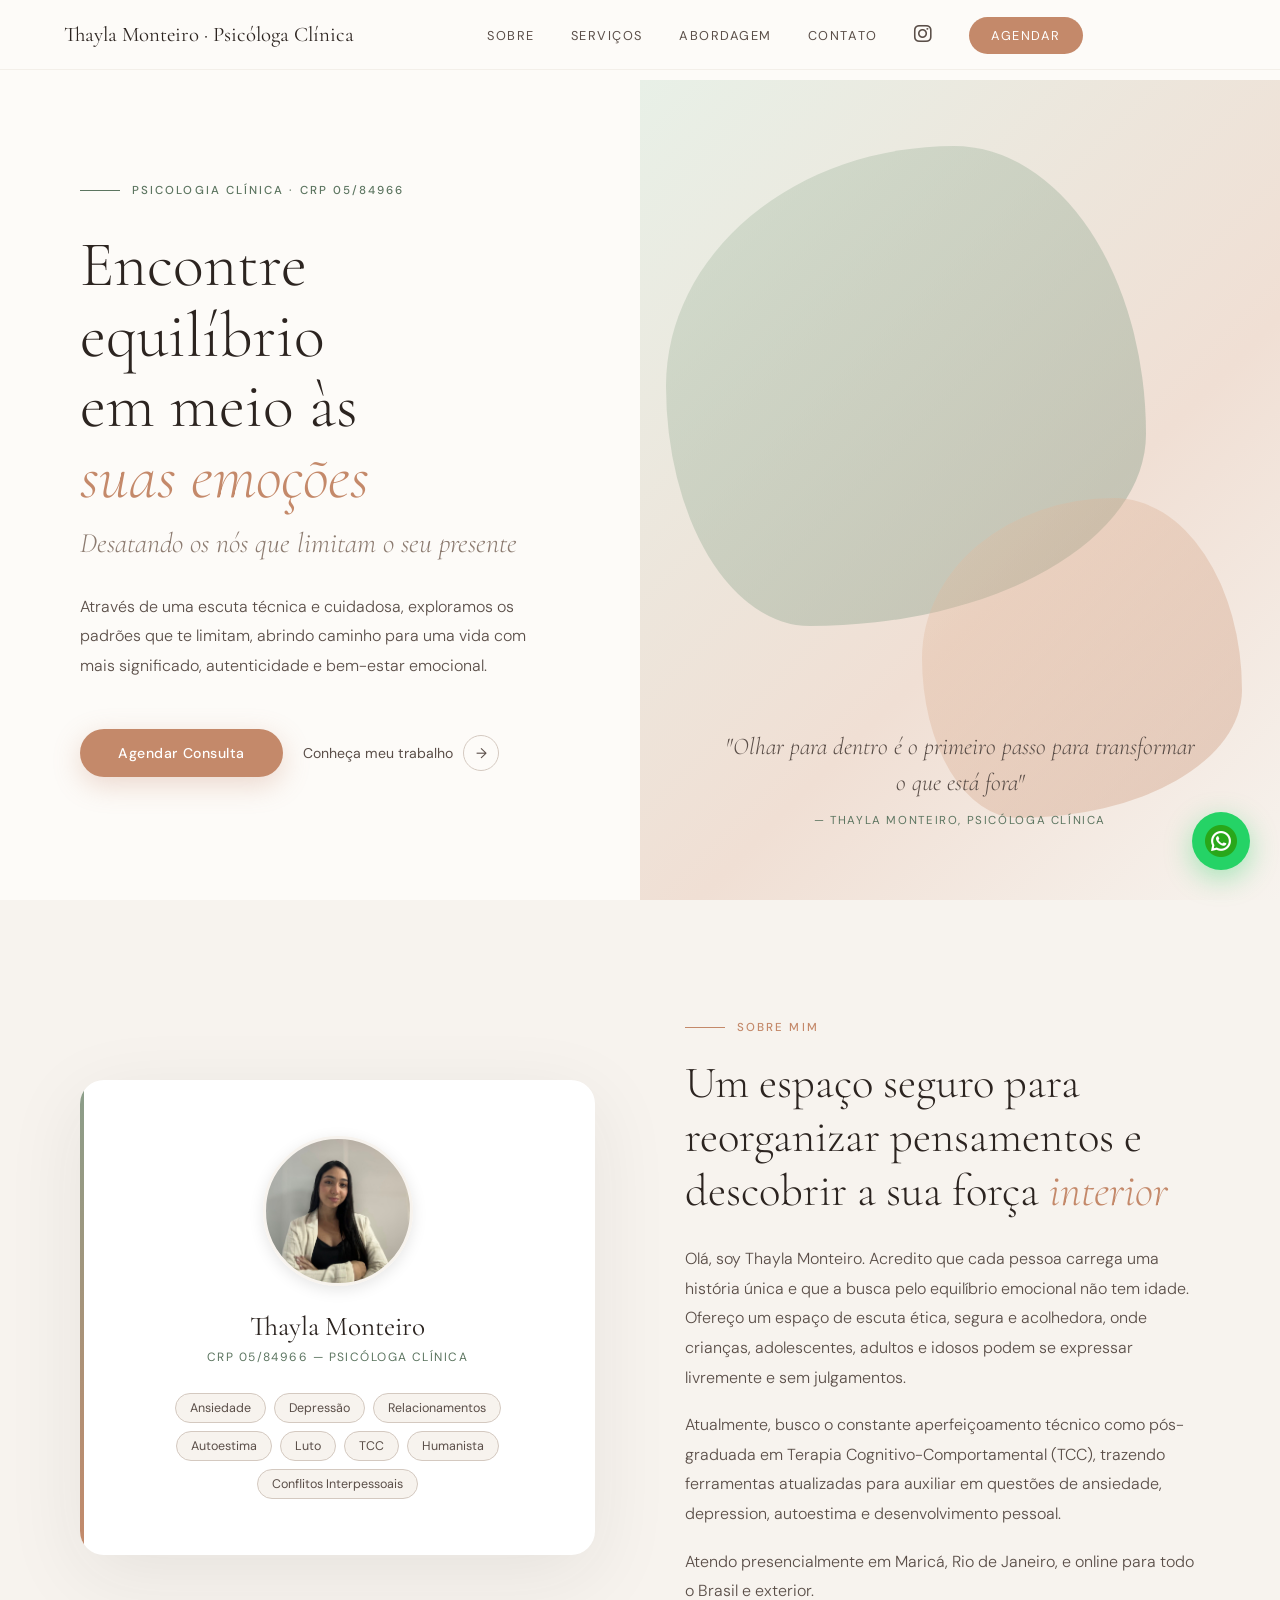
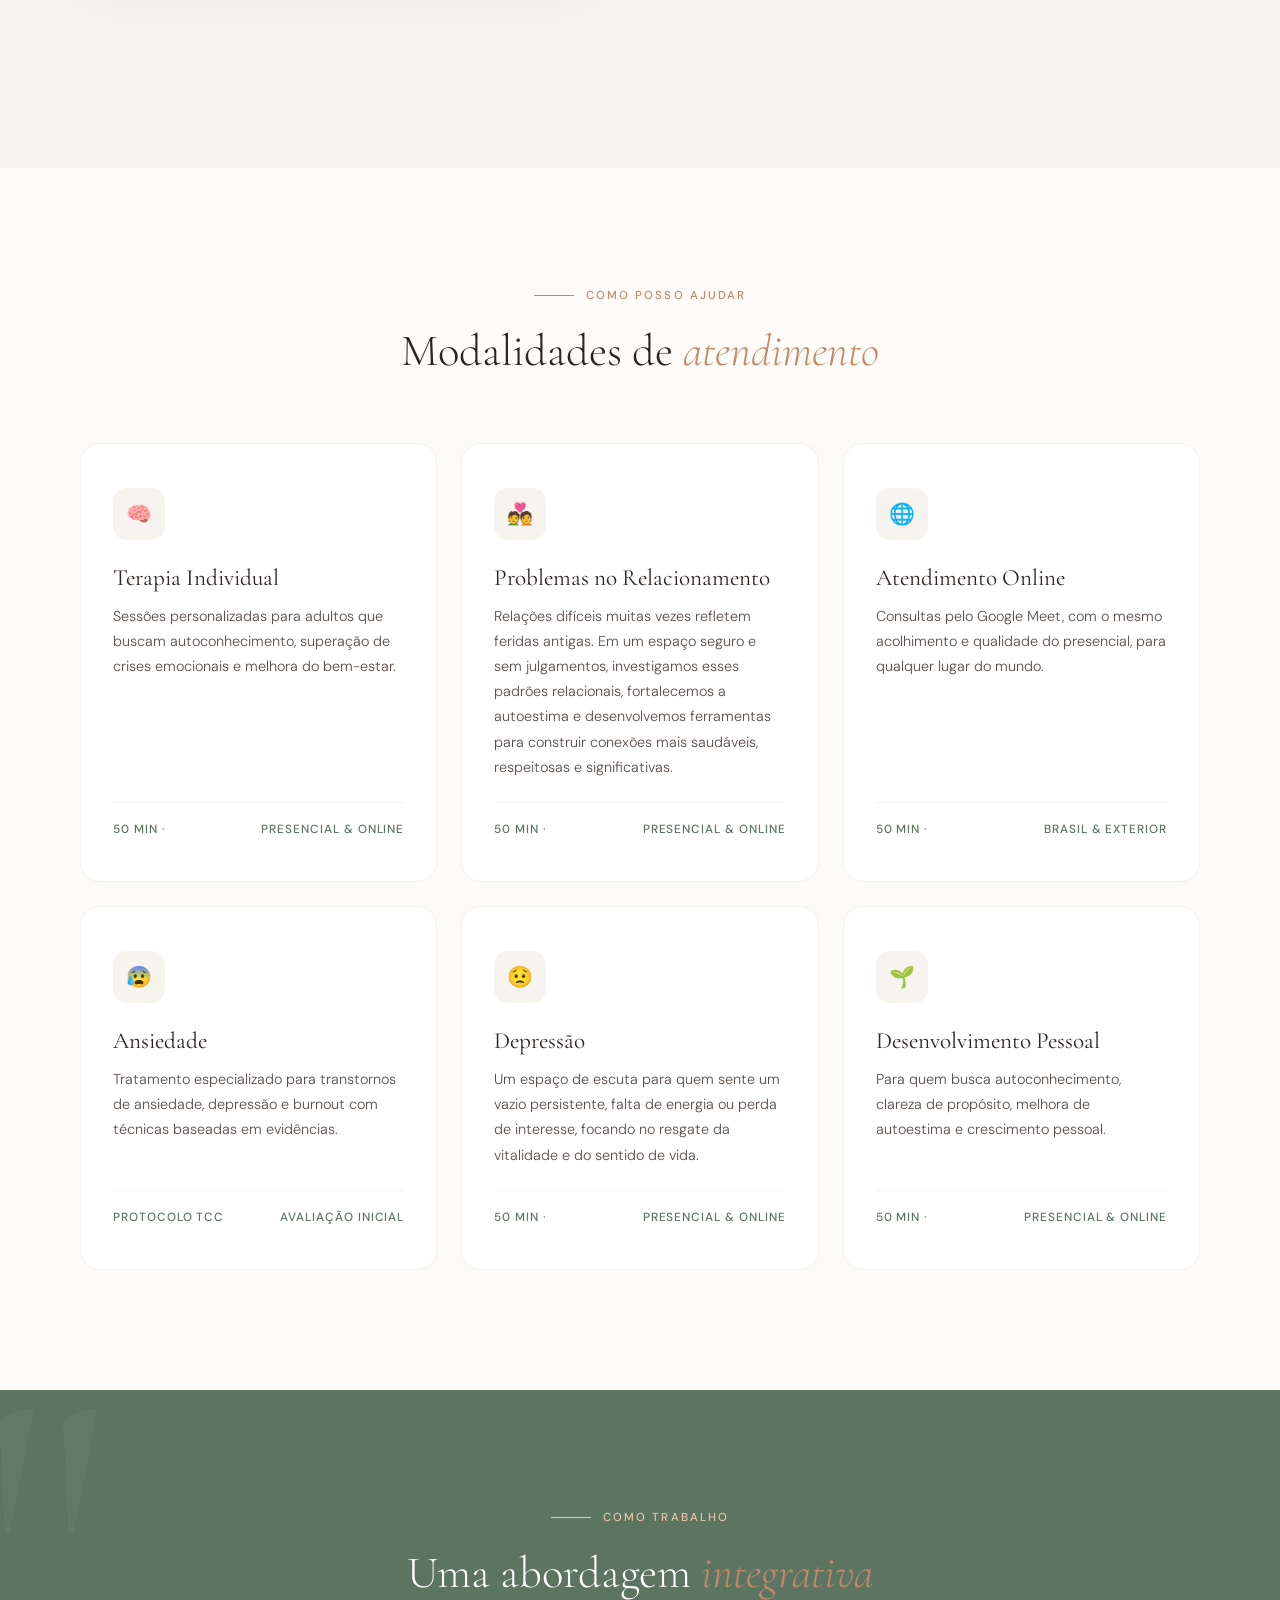
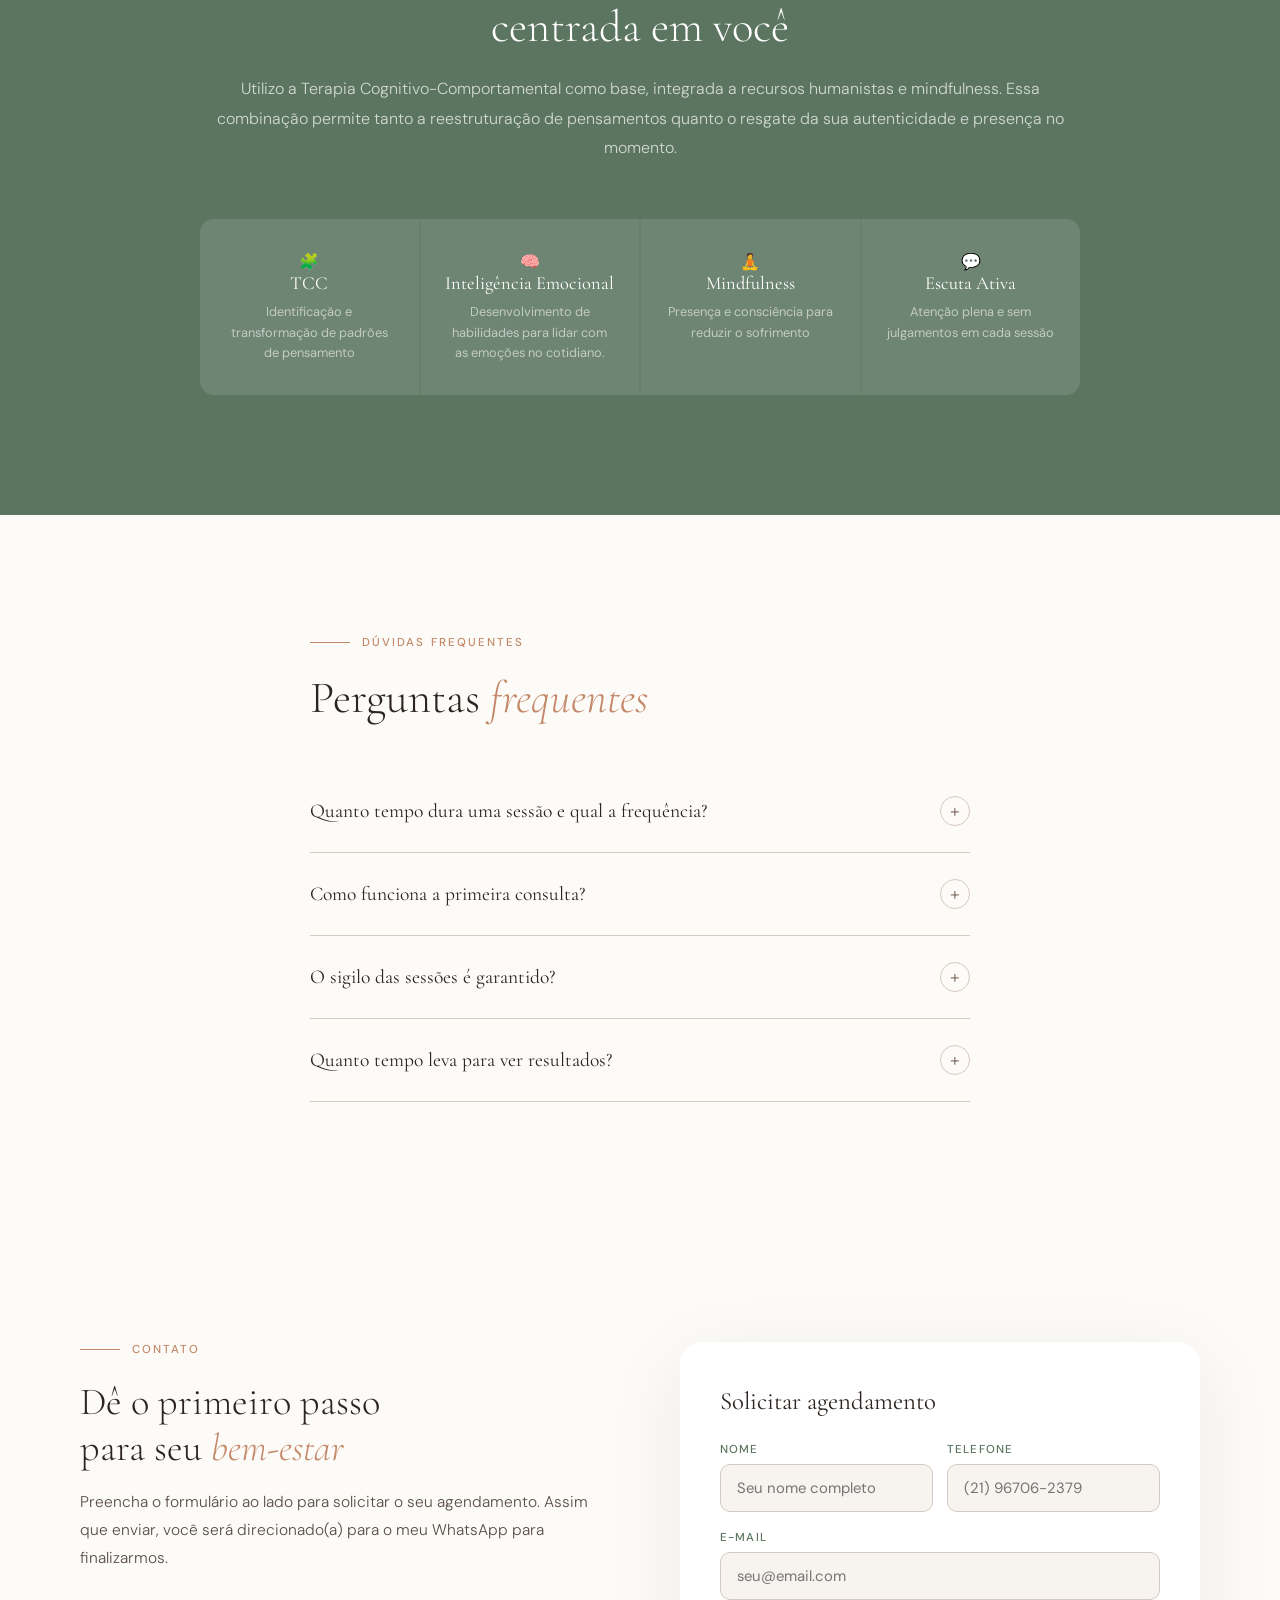
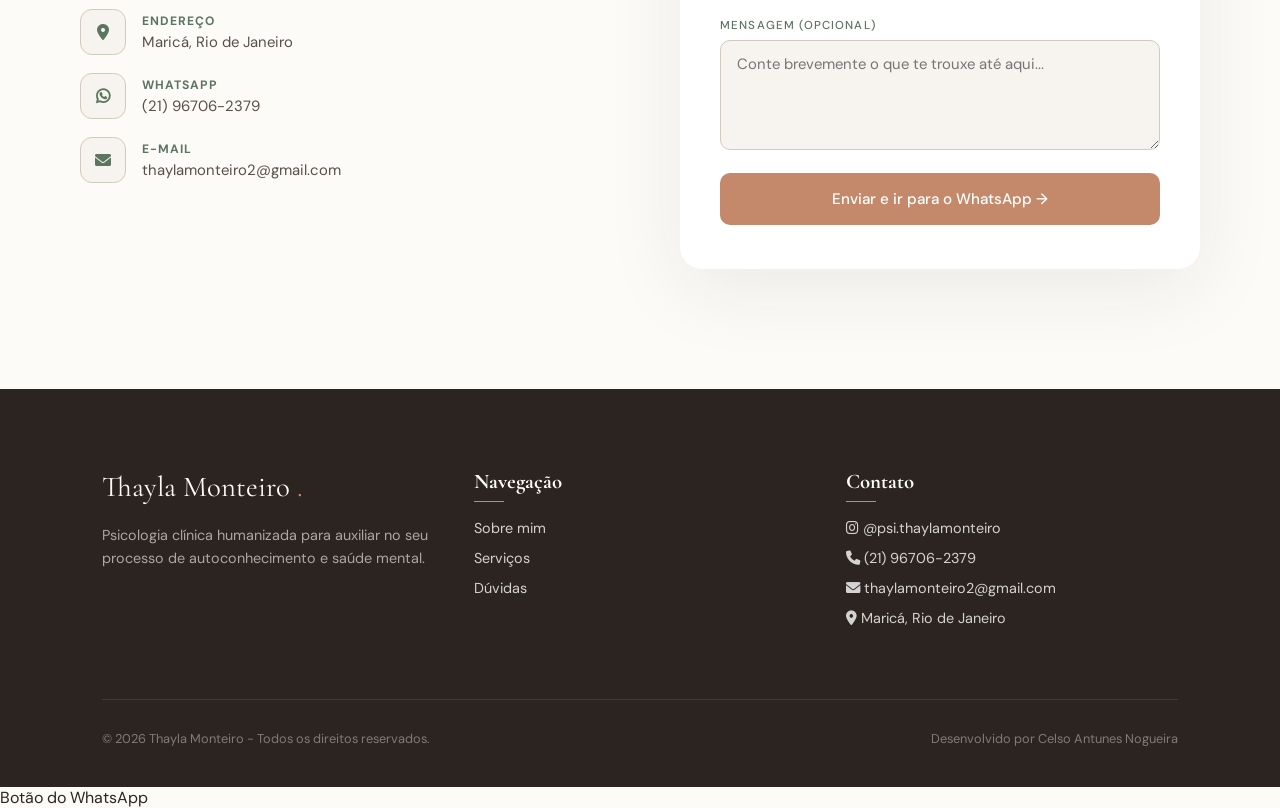
==== commit df0b2a7f: "Refactor HTML structure and formatting" ====
--- a/index.html
+++ b/index.html
@@ -1,13 +1,17 @@
 <!DOCTYPE html>
 <html lang="pt-BR">
+
 <head>
   <meta charset="UTF-8">
   <meta name="viewport" content="width=device-width, initial-scale=1.0">
   <title>Thayla Monteiro | Psicóloga Clínica</title>
   <link rel="stylesheet" href="https://cdnjs.cloudflare.com/ajax/libs/font-awesome/6.0.0/css/all.min.css">
-  <link href="https://fonts.googleapis.com/css2?family=Cormorant+Garamond:ital,wght@0,300;0,400;0,500;1,300;1,400&family=DM+Sans:wght@300;400;500&display=swap" rel="stylesheet">
+  <link
+    href="https://fonts.googleapis.com/css2?family=Cormorant+Garamond:ital,wght@0,300;0,400;0,500;1,300;1,400&family=DM+Sans:wght@300;400;500&display=swap"
+    rel="stylesheet">
   <link rel="stylesheet" href="style.css">
 </head>
+
 <body>
 
   <nav id="nav">
@@ -17,8 +21,9 @@
       <li><a href="#servicos">Serviços</a></li>
       <li><a href="#abordagem">Abordagem</a></li>
       <li><a href="#contato">Contato</a></li>
-      <li><a href="https://www.instagram.com/psi.thaylamonteiro" target="_blank" class="nav-ig"><i class="fab fa-instagram"></i></a></li>
-      <li><a href="#contato" class="nav-cta" >Agendar</a></li>
+      <li><a href="https://www.instagram.com/psi.thaylamonteiro" target="_blank" class="nav-ig"><i
+            class="fab fa-instagram"></i></a></li>
+      <li><a href="#contato" class="nav-cta">Agendar</a></li>
     </ul>
     <div class="menu-toggle" id="mobile-menu">
       <span class="bar"></span>
@@ -35,7 +40,8 @@
       </div>
       <h1 class="hero-title">Encontre<br>equilíbrio<br>em meio às <br><em>suas emoções</em></h1>
       <p class="hero-sub">Desatando os nós que limitam o seu presente</p>
-      <p class="hero-desc">Através de uma escuta técnica e cuidadosa, exploramos os padrões que te limitam, abrindo caminho para uma vida com mais significado, autenticidade e bem-estar emocional.</p>
+      <p class="hero-desc">Através de uma escuta técnica e cuidadosa, exploramos os padrões que te limitam, abrindo
+        caminho para uma vida com mais significado, autenticidade e bem-estar emocional.</p>
       <div class="hero-btns">
         <a href="https://wa.me/5521967062379" target="_blank" class="btn-p">Agendar Consulta</a>
         <a href="#sobre" class="btn-s">Conheça meu trabalho <span class="arr">→</span></a>
@@ -59,81 +65,200 @@
         <div class="crp">CRP 05/84966 — Psicóloga Clínica</div>
         <div class="tags">
           <span class="tag">Ansiedade</span><span class="tag">Depressão</span><span class="tag">Relacionamentos</span>
-          <span class="tag">Autoestima</span><span class="tag">Luto</span><span class="tag">TCC</span><span class="tag">Humanista</span><span class="tag">Conflitos Interpessoais</span>
+          <span class="tag">Autoestima</span><span class="tag">Luto</span><span class="tag">TCC</span><span
+            class="tag">Humanista</span><span class="tag">Conflitos Interpessoais</span>
         </div>
       </div>
     </div>
     <div class="sobre-text">
-      <div class="sec-label"><div class="ln"></div><span>Sobre mim</span></div>
-      <h2 class="sec-title" style="margin-bottom:26px;">Um espaço seguro para reorganizar pensamentos e descobrir a sua força <em>interior</em></h2>
-      <p>Olá, soy Thayla Monteiro. Acredito que cada pessoa carrega uma história única e que a busca pelo equilíbrio emocional não tem idade. Ofereço um espaço de escuta ética, segura e acolhedora, onde crianças, adolescentes, adultos e idosos podem se expressar livremente e sem julgamentos.</p>
-      <p>Atualmente, busco o constante aperfeiçoamento técnico como pós-graduanda em Terapia Cognitivo-Comportamental (TCC), trazendo ferramentas atualizadas para auxiliar em questões de ansiedade, depression, autoestima e desenvolvimento pessoal.</p>
+      <div class="sec-label">
+        <div class="ln"></div><span>Sobre mim</span>
+      </div>
+      <h2 class="sec-title" style="margin-bottom:26px;">Um espaço seguro para reorganizar pensamentos e descobrir a sua
+        força <em>interior</em></h2>
+      <p>Olá, soy Thayla Monteiro. Acredito que cada pessoa carrega uma história única e que a busca pelo equilíbrio
+        emocional não tem idade. Ofereço um espaço de escuta ética, segura e acolhedora, onde crianças, adolescentes,
+        adultos e idosos podem se expressar livremente e sem julgamentos.</p>
+      <p>Atualmente, busco o constante aperfeiçoamento técnico como pós-graduada em Terapia Cognitivo-Comportamental
+        (TCC), trazendo ferramentas atualizadas para auxiliar em questões de ansiedade, depression, autoestima e
+        desenvolvimento pessoal.</p>
       <p>Atendo presencialmente em Maricá, Rio de Janeiro, e online para todo o Brasil e exterior.</p>
     </div>
   </section>
 
   <section id="servicos">
     <div class="sec-header">
-      <div class="sec-label" style="justify-content:center;"><div class="ln"></div><span>Como posso ajudar</span></div>
+      <div class="sec-label" style="justify-content:center;">
+        <div class="ln"></div><span>Como posso ajudar</span>
+      </div>
       <h2 class="sec-title">Modalidades de <em>atendimento</em></h2>
     </div>
     <div class="grid3 reveal">
-      <div class="svc-card"><div class="svc-icon">🧠</div><h3>Terapia Individual</h3><p>Sessões personalizadas para adultos que buscam autoconhecimento, superação de crises emocionais e melhora do bem-estar.</p><div class="svc-meta"><span>50 min · </span><span>Presencial & Online</span></div></div>
-      <div class="svc-card"><div class="svc-icon">💑</div><h3>Problemas no Relacionamento</h3><p>Relações difíceis muitas vezes refletem feridas antigas. Em um espaço seguro e sem julgamentos, investigamos esses padrões relacionais, fortalecemos a autoestima e desenvolvemos ferramentas para construir conexões mais saudáveis, respeitosas e significativas.</p><div class="svc-meta"><span>50 min · </span><span>Presencial & Online</span></div></div>
-      <div class="svc-card"><div class="svc-icon">🌐</div><h3>Atendimento Online</h3><p>Consultas pelo Google Meet, com o mesmo acolhimento e qualidade do presencial, para qualquer lugar do mundo.</p><div class="svc-meta"><span>50 min · </span><span>Brasil & Exterior</span></div></div>
-      <div class="svc-card"><div class="svc-icon">😰</div><h3>Ansiedade</h3><p>Tratamento especializado para transtornos de ansiedade, depressão e burnout com técnicas baseadas em evidências.</p><div class="svc-meta"><span>Protocolo TCC</span><span>Avaliação inicial</span></div></div>
-      <div class="svc-card"><div class="svc-icon">😟</div><h3>Depressão</h3><p>Um espaço de escuta para quem sente um vazio persistente, falta de energia ou perda de interesse, focando no resgate da vitalidade e do sentido de vida.</p><div class="svc-meta"><span>50 min ·</span><span>Presencial & Online</span></div></div>
-      <div class="svc-card"><div class="svc-icon">🌱</div><h3>Desenvolvimento Pessoal</h3><p>Para quem busca autoconhecimento, clareza de propósito, melhora de autoestima e crescimento pessoal.</p><div class="svc-meta"><span>50 min · </span><span>Presencial & Online</span></div></div>
+      <div class="svc-card">
+        <div class="svc-icon">🧠</div>
+        <h3>Terapia Individual</h3>
+        <p>Sessões personalizadas para adultos que buscam autoconhecimento, superação de crises emocionais e melhora do
+          bem-estar.</p>
+        <div class="svc-meta"><span>50 min · </span><span>Presencial & Online</span></div>
+      </div>
+      <div class="svc-card">
+        <div class="svc-icon">💑</div>
+        <h3>Problemas no Relacionamento</h3>
+        <p>Relações difíceis muitas vezes refletem feridas antigas. Em um espaço seguro e sem julgamentos, investigamos
+          esses padrões relacionais, fortalecemos a autoestima e desenvolvemos ferramentas para construir conexões mais
+          saudáveis, respeitosas e significativas.</p>
+        <div class="svc-meta"><span>50 min · </span><span>Presencial & Online</span></div>
+      </div>
+      <div class="svc-card">
+        <div class="svc-icon">🌐</div>
+        <h3>Atendimento Online</h3>
+        <p>Consultas pelo Google Meet, com o mesmo acolhimento e qualidade do presencial, para qualquer lugar do mundo.
+        </p>
+        <div class="svc-meta"><span>50 min · </span><span>Brasil & Exterior</span></div>
+      </div>
+      <div class="svc-card">
+        <div class="svc-icon">😰</div>
+        <h3>Ansiedade</h3>
+        <p>Tratamento especializado para transtornos de ansiedade, depressão e burnout com técnicas baseadas em
+          evidências.</p>
+        <div class="svc-meta"><span>Protocolo TCC</span><span>Avaliação inicial</span></div>
+      </div>
+      <div class="svc-card">
+        <div class="svc-icon">😟</div>
+        <h3>Depressão</h3>
+        <p>Um espaço de escuta para quem sente um vazio persistente, falta de energia ou perda de interesse, focando no
+          resgate da vitalidade e do sentido de vida.</p>
+        <div class="svc-meta"><span>50 min ·</span><span>Presencial & Online</span></div>
+      </div>
+      <div class="svc-card">
+        <div class="svc-icon">🌱</div>
+        <h3>Desenvolvimento Pessoal</h3>
+        <p>Para quem busca autoconhecimento, clareza de propósito, melhora de autoestima e crescimento pessoal.</p>
+        <div class="svc-meta"><span>50 min · </span><span>Presencial & Online</span></div>
+      </div>
     </div>
   </section>
 
   <section id="abordagem">
     <div class="abord-inner reveal">
-      <div class="sec-label" style="justify-content:center;"><div class="ln" style="background:var(--terracotta-light);"></div><span style="color:var(--terracotta-light);">Como trabalho</span></div>
-      <h2 class="sec-title" style="color:white;margin-bottom:20px;">Uma abordagem <em>integrativa</em><br>centrada em você</h2>
-      <p>Utilizo a Terapia Cognitivo-Comportamental como base, integrada a recursos humanistas e mindfulness. Essa combinação permite tanto a reestruturação de pensamentos quanto o resgate da sua autenticidade e presença no momento.</p>
+      <div class="sec-label" style="justify-content:center;">
+        <div class="ln" style="background:var(--terracotta-light);"></div><span
+          style="color:var(--terracotta-light);">Como trabalho</span>
+      </div>
+      <h2 class="sec-title" style="color:white;margin-bottom:20px;">Uma abordagem <em>integrativa</em><br>centrada em
+        você</h2>
+      <p>Utilizo a Terapia Cognitivo-Comportamental como base, integrada a recursos humanistas e mindfulness. Essa
+        combinação permite tanto a reestruturação de pensamentos quanto o resgate da sua autenticidade e presença no
+        momento.</p>
       <div class="pilares">
-        <div class="pilar">🧩</span><h4>TCC</h4><p>Identificação e transformação de padrões de pensamento</p></div>
-        <div class="pilar">🧠</span><h4>Inteligência Emocional</h4><p>Desenvolvimento de habilidades para lidar com as emoções no cotidiano.</p></div>
-        <div class="pilar">🧘</span><h4>Mindfulness</h4><p>Presença e consciência para reduzir o sofrimento</p></div>
-        <div class="pilar">💬</span><h4>Escuta Ativa</h4><p>Atenção plena e sem julgamentos em cada sessão</p></div>
+        <div class="pilar">🧩</span>
+          <h4>TCC</h4>
+          <p>Identificação e transformação de padrões de pensamento</p>
+        </div>
+        <div class="pilar">🧠</span>
+          <h4>Inteligência Emocional</h4>
+          <p>Desenvolvimento de habilidades para lidar com as emoções no cotidiano.</p>
+        </div>
+        <div class="pilar">🧘</span>
+          <h4>Mindfulness</h4>
+          <p>Presença e consciência para reduzir o sofrimento</p>
+        </div>
+        <div class="pilar">💬</span>
+          <h4>Escuta Ativa</h4>
+          <p>Atenção plena e sem julgamentos em cada sessão</p>
+        </div>
       </div>
     </div>
   </section>
 
   <section id="faq">
-    <div class="sec-label"><div class="ln"></div><span>Dúvidas frequentes</span></div>
+    <div class="sec-label">
+      <div class="ln"></div><span>Dúvidas frequentes</span>
+    </div>
     <h2 class="sec-title" style="margin-bottom:44px;">Perguntas <em>frequentes</em></h2>
-    <div class="faq-item"><div class="faq-q"><h4>Quanto tempo dura uma sessão e qual a frequência?</h4><div class="tog">+</div></div><div class="faq-a"><p>As sessões individuais têm duração de 50 minutos, geralmente com frequência semanal. Com o avanço do processo terapêutico, podemos passar para quinzenal. A frequência pode ser adaptada às suas necessidades.</p></div></div>
-    <div class="faq-item"><div class="faq-q"><h4>Como funciona a primeira consulta?</h4><div class="tog">+</div></div><div class="faq-a"><p>A primeira consulta é uma sessão de acolhimento onde você pode falar sobre o que está sentindo e o que busca na terapia. É um espaço para nos conhecermos e avaliarmos juntos se há uma boa conexão terapêutica.</p></div></div>
-    <div class="faq-item"><div class="faq-q"><h4>O sigilo das sessões é garantido?</h4><div class="tog">+</div></div><div class="faq-a"><p>Sim! O sigilo profissional é um dever ético do psicólogo, garantido pelo Código de Ética do CFP. Tudo o que é dito em sessão permanece estritamente confidencial, com raríssimas exceções legais.</p></div></div>
-    <div class="faq-item"><div class="faq-q"><h4>Quanto tempo leva para ver resultados?</h4><div class="tog">+</div></div><div class="faq-a"><p>Cada pessoa é única e o tempo de tratamento varia conforme os objetivos. Muitos pacientes relatam mudanças perceptíveis já nas primeiras semanas, enquanto questões mais profundas podem demandar um processo mais longo.</p></div></div>
+    <div class="faq-item">
+      <div class="faq-q">
+        <h4>Quanto tempo dura uma sessão e qual a frequência?</h4>
+        <div class="tog">+</div>
+      </div>
+      <div class="faq-a">
+        <p>As sessões individuais têm duração de 50 minutos, geralmente com frequência semanal. Com o avanço do processo
+          terapêutico, podemos passar para quinzenal. A frequência pode ser adaptada às suas necessidades.</p>
+      </div>
+    </div>
+    <div class="faq-item">
+      <div class="faq-q">
+        <h4>Como funciona a primeira consulta?</h4>
+        <div class="tog">+</div>
+      </div>
+      <div class="faq-a">
+        <p>A primeira consulta é uma sessão de acolhimento onde você pode falar sobre o que está sentindo e o que busca
+          na terapia. É um espaço para nos conhecermos e avaliarmos juntos se há uma boa conexão terapêutica.</p>
+      </div>
+    </div>
+    <div class="faq-item">
+      <div class="faq-q">
+        <h4>O sigilo das sessões é garantido?</h4>
+        <div class="tog">+</div>
+      </div>
+      <div class="faq-a">
+        <p>Sim! O sigilo profissional é um dever ético do psicólogo, garantido pelo Código de Ética do CFP. Tudo o que é
+          dito em sessão permanece estritamente confidencial, com raríssimas exceções legais.</p>
+      </div>
+    </div>
+    <div class="faq-item">
+      <div class="faq-q">
+        <h4>Quanto tempo leva para ver resultados?</h4>
+        <div class="tog">+</div>
+      </div>
+      <div class="faq-a">
+        <p>Cada pessoa é única e o tempo de tratamento varia conforme os objetivos. Muitos pacientes relatam mudanças
+          perceptíveis já nas primeiras semanas, enquanto questões mais profundas podem demandar um processo mais longo.
+        </p>
+      </div>
+    </div>
   </section>
 
   <!-- FORMULÁRIO CORRIGIDO E ATIVADO -->
   <section id="contato">
     <div>
-      <div class="sec-label"><div class="ln"></div><span>Contato</span></div>
+      <div class="sec-label">
+        <div class="ln"></div><span>Contato</span>
+      </div>
       <h2 class="c-title">Dê o primeiro passo<br>para seu <em>bem-estar</em></h2>
-      <p class="c-desc">Preencha o formulário ao lado para solicitar o seu agendamento. Assim que enviar, você será direcionado(a) para o meu WhatsApp para finalizarmos.</p>
+      <p class="c-desc">Preencha o formulário ao lado para solicitar o seu agendamento. Assim que enviar, você será
+        direcionado(a) para o meu WhatsApp para finalizarmos.</p>
       <div class="c-items">
-        <div class="c-item"><div class="c-icon"></div><div><strong>Endereço</strong><span>Maricá, Rio de Janeiro</span></div></div>
-        <div class="c-item"><div class="c-icon"></div><div><strong>WhatsApp</strong><span>(21) 96706-2379</span></div></div>
-        <div class="c-item"><div class="c-icon"></div><div><strong>E-mail</strong><span>thaylamonteiro2@gmail.com</span></div></div>
-      </div>
-    </div>
-   
+        <div class="c-item">
+          <div class="c-icon"></div>
+          <div><strong>Endereço</strong><span>Maricá, Rio de Janeiro</span></div>
+        </div>
+        <div class="c-item">
+          <div class="c-icon"></div>
+          <div><strong>WhatsApp</strong><span>(21) 96706-2379</span></div>
+        </div>
+        <div class="c-item">
+          <div class="c-icon"></div>
+          <div><strong>E-mail</strong><span>thaylamonteiro2@gmail.com</span></div>
+        </div>
+      </div>
+    </div>
+
     <form id="form" action="https://api.web3forms.com/submit" method="POST" class="c-form reveal">
       <!-- A Chave obtida no seu Web3Forms vai aqui -->
       <input type="hidden" name="access_key" value="e1bf9a23-2c55-43f7-a71c-20fcd19682e4">
-     
+
       <h3>Solicitar agendamento</h3>
       <div class="fg">
-        <div class="fr"><label>Nome</label><input type="text" id="nome" name="name" placeholder="Seu nome completo" required></div>
-        <div class="fr"><label>Telefone</label><input type="tel" id="telefone" name="phone" placeholder="(21) 96706-2379" required></div>
-      </div>
-      <div class="fr"><label>E-mail</label><input type="email" id="email" name="email" placeholder="seu@email.com" required></div>
-      <div class="fr"><label>Mensagem (opcional)</label><textarea id="mensagem" name="message" placeholder="Conte brevemente o que te trouxe até aqui..."></textarea></div>
+        <div class="fr"><label>Nome</label><input type="text" id="nome" name="name" placeholder="Seu nome completo"
+            required></div>
+        <div class="fr"><label>Telefone</label><input type="tel" id="telefone" name="phone"
+            placeholder="(21) 96706-2379" required></div>
+      </div>
+      <div class="fr"><label>E-mail</label><input type="email" id="email" name="email" placeholder="seu@email.com"
+          required></div>
+      <div class="fr"><label>Mensagem (opcional)</label><textarea id="mensagem" name="message"
+          placeholder="Conte brevemente o que te trouxe até aqui..."></textarea></div>
       <button type="submit" class="btn-f">Enviar e ir para o WhatsApp →</button>
     </form>
   </section>
@@ -142,7 +267,8 @@
     <div class="footer-container">
       <div class="footer-col">
         <div class="f-logo">Thayla Monteiro <em>.</em></div>
-        <p class="f-about">Psicologia clínica humanizada para auxiliar no seu processo de autoconhecimento e saúde mental.</p>
+        <p class="f-about">Psicologia clínica humanizada para auxiliar no seu processo de autoconhecimento e saúde
+          mental.</p>
       </div>
       <div class="footer-col">
         <h4>Navegação</h4>
@@ -168,12 +294,14 @@
     </div>
     <div class="footer-bottom f-dev">
       <p>&copy; 2026 Thayla Monteiro - Todos os direitos reservados.</p>
-      <a href="https://devcelso.netlify.app/" target="_blank" rel="noopener noreferrer">Desenvolvido por Celso Antunes Nogueira</a>
+      <a href="https://devcelso.netlify.app/" target="_blank" rel="noopener noreferrer">Desenvolvido por Celso Antunes
+        Nogueira</a>
     </div>
   </footer>
 
-  <!-- Botão do WhatsApp 
-  <a href="https://wa.me/5521967062379" class="wa" target="_blank"><img src="whatsapp.png" alt=""></a> -->
+  Botão do WhatsApp
+  <a href="https://wa.me/5521967062379" class="wa" target="_blank"><img src="whatsapp.png" alt=""></a>
   <script src="script.js"></script>
 </body>
+
 </html>
--- a/style.css
+++ b/style.css
@@ -1,397 +1,230 @@
-
-  :root {
-    --cream: #F7F3EE;
-    --warm-white: #FDFBF8;
-    --sage: #8A9E8A;
-    --sage-light: #B8C9B3;
-    --sage-dark: #5C7560;
-    --terracotta: #C4896A;
-    --terracotta-light: #E8C4A8;
-    --stone: #8C7B70;
-    --stone-light: #D4C9C0;
-    --text-dark: #2C2420;
-    --text-mid: #5A4E48;
-    --shadow: rgba(44,36,32,0.08);
-  }
+:root {
+  --cream: #F7F3EE;
+  --warm-white: #FDFBF8;
+  --sage: #8A9E8A;
+  --sage-light: #B8C9B3;
+  --sage-dark: #5C7560;
+  --terracotta: #C4896A;
+  --terracotta-light: #E8C4A8;
+  --stone: #8C7B70;
+  --stone-light: #D4C9C0;
+  --text-dark: #2C2420;
+  --text-mid: #5A4E48;
+  --shadow: rgba(44,36,32,0.08);
+}
+
+*, *::before, *::after { box-sizing: border-box; margin: 0; padding: 0; }
+html { scroll-behavior: smooth; }
+body { font-family: 'DM Sans', sans-serif; background: var(--warm-white); color: var(--text-dark); overflow-x: hidden; }
+
+/* NAV / HEADER */
+nav { position: fixed; top: 0; width: 100%; padding: 22px 64px; display: flex; align-items: center; justify-content: space-between; z-index: 100; border-bottom: 1px solid rgba(180,160,145,0.14); transition: padding 0.3s, box-shadow 0.3s; background: rgba(253, 251, 248, 0.95); backdrop-filter: blur(6px); }
+.nav-logo { font-family: 'Cormorant Garamond', serif; font-size: 1.3rem; font-weight: 400; color: var(--text-dark); }
+.nav-logo em { font-style: italic; color: var(--terracotta); }
+.nav-links { display: flex; gap: 36px; list-style: none; align-items: center; }
+.nav-links a { font-size: 0.8rem; letter-spacing: 0.12em; text-transform: uppercase; color: var(--text-mid); text-decoration: none; transition: color 0.3s; }
+.nav-links a:hover { color: var(--terracotta); }
+
+.nav-cta { background: var(--terracotta) !important; color: white !important; padding: 10px 22px; border-radius: 40px; transition: background 0.3s, transform 0.3s !important; }
+.nav-cta:hover { background: var(--sage-dark) !important; transform: translateY(-1px); }
+
+.nav-ig i { font-size: 1.25rem; color: var(--text-mid); transition: all 0.3s; }
+.nav-ig:hover i { color: #E1306C; }
+.nav-ig:hover { transform: translateY(-2px); }
+
+/* HERO */
+#hero { min-height: 100vh; display: grid; grid-template-columns: 1fr 1fr; padding-top: 80px; }
+.hero-left { display: flex; flex-direction: column; justify-content: center; padding: 60px 60px 80px 80px; }
+.eyebrow { display: flex; align-items: center; gap: 12px; margin-bottom: 32px; }
+.eyebrow-line { width: 40px; height: 1px; background: var(--sage-dark); }
+.eyebrow span { font-size: 0.72rem; letter-spacing: 0.18em; text-transform: uppercase; color: var(--sage-dark); font-weight: 500; }
+.hero-title { font-family: 'Cormorant Garamond', serif; font-size: clamp(3rem,5vw,5rem); font-weight: 300; line-height: 1.1; margin-bottom: 14px; opacity: 0; animation: fadeUp 1s 0.3s forwards; }
+.hero-title em { font-style: italic; color: var(--terracotta); }
+.hero-sub { font-family: 'Cormorant Garamond', serif; font-size: clamp(1.4rem,2.2vw,2rem); font-weight: 300; font-style: italic; color: var(--stone); margin-bottom: 32px; opacity: 0; animation: fadeUp 1s 0.5s forwards; }
+.hero-desc { font-size: 1rem; line-height: 1.85; color: var(--text-mid); font-weight: 300; max-width: 450px; margin-bottom: 48px; opacity: 0; animation: fadeUp 1s 0.7s forwards; }
+.hero-btns { display: flex; gap: 20px; align-items: center; opacity: 0; animation: fadeUp 1s 0.9s forwards; }
+.btn-p { background: var(--terracotta); color: white; padding: 15px 38px; border-radius: 60px; text-decoration: none; font-size: 0.88rem; font-weight: 500; letter-spacing: 0.04em; transition: all 0.3s; box-shadow: 0 8px 28px rgba(196,137,106,0.3); }
+.btn-p:hover { background: var(--sage-dark); transform: translateY(-2px); }
+.btn-s { display: flex; align-items: center; gap: 10px; color: var(--text-mid); text-decoration: none; font-size: 0.88rem; transition: color 0.3s; }
+.btn-s .arr { width: 36px; height: 36px; border: 1px solid var(--stone-light); border-radius: 50%; display: flex; align-items: center; justify-content: center; transition: all 0.3s; }
+.btn-s:hover { color: var(--terracotta); }
+.btn-s:hover .arr { background: var(--terracotta); border-color: var(--terracotta); color: white; }
+
+.hero-right { position: relative; overflow: hidden; background: linear-gradient(135deg, #e8f0e7 0%, #f0dfd4 60%, var(--cream) 100%); }
+.blob { position: absolute; border-radius: 60% 40% 70% 30% / 50% 60% 40% 50%; animation: morph 9s ease-in-out infinite alternate; }
+.b1 { width: 480px; height: 480px; background: linear-gradient(135deg, var(--sage-light), var(--sage)); top: 8%; left: 4%; opacity: 0.45; }
+.b2 { width: 320px; height: 320px; background: linear-gradient(135deg, var(--terracotta-light), var(--terracotta)); bottom: 10%; right: 6%; opacity: 0.35; animation-delay: -4s; }
+.hero-qt { position: absolute; bottom: 72px; left: 50%; transform: translateX(-50%); text-align: center; z-index: 3; width: 75%; }
+.hero-qt blockquote { font-family: 'Cormorant Garamond', serif; font-size: 1.5rem; font-style: italic; font-weight: 300; color: var(--text-mid); line-height: 1.5; }
+.hero-qt cite { display: block; margin-top: 12px; font-family: 'DM Sans', sans-serif; font-size: 0.72rem; letter-spacing: 0.14em; text-transform: uppercase; color: var(--sage-dark); font-style: normal; }
+
+/* SECTIONS GLOBAL */
+.sec-label { display: flex; align-items: center; gap: 12px; margin-bottom: 22px; }
+.sec-label span { font-size: 0.72rem; letter-spacing: 0.18em; text-transform: uppercase; color: var(--terracotta); font-weight: 500; }
+.sec-label .ln { width: 40px; height: 1px; background: var(--terracotta); }
+.sec-title { font-family: 'Cormorant Garamond', serif; font-size: clamp(2rem,3.5vw,3rem); font-weight: 300; line-height: 1.2; color: var(--text-dark); }
+.sec-title em { font-style: italic; color: var(--terracotta); }
+
+/* SOBRE */
+#sobre { padding: 120px 80px; display: grid; grid-template-columns: 1fr 1fr; gap: 90px; align-items: center; background: var(--cream); }
+.sobre-card { background: white; border-radius: 24px; padding: 56px 44px; box-shadow: 0 20px 80px var(--shadow); position: relative; overflow: hidden; }
+.sobre-card::before { content: ''; position: absolute; top: 0; left: 0; width: 4px; height: 100%; background: linear-gradient(to bottom, var(--sage), var(--terracotta)); }
+.avatar { width: 150px; height: 150px; border-radius: 50%; margin: 0 auto 24px; background-size: cover; background-position: center; background-repeat: no-repeat; border: 3px solid var(--cream); box-shadow: 0 4px 15px rgba(0,0,0,0.1); }
+.sobre-card h3 { font-family: 'Cormorant Garamond', serif; font-size: 1.7rem; font-weight: 400; text-align: center; margin-bottom: 6px; }
+.crp { text-align: center; font-size: 0.75rem; letter-spacing: 0.12em; text-transform: uppercase; color: var(--sage-dark); margin-bottom: 28px; }
+.tags { display: flex; flex-wrap: wrap; gap: 8px; justify-content: center; }
+.tag { background: var(--cream); color: var(--text-mid); padding: 6px 14px; border-radius: 30px; font-size: 0.78rem; border: 1px solid var(--stone-light); }
+.sobre-text { padding-bottom: 24px; }
+.sobre-text p { font-size: 1rem; line-height: 1.85; color: var(--text-mid); font-weight: 300; margin-bottom: 18px; }
+
+/* SERVIÇOS */
+#servicos { padding: 120px 80px; background: var(--warm-white); }
+.sec-header { text-align: center; margin-bottom: 64px; }
+.sec-header .sec-label { justify-content: center; }
+.grid3 { display: grid; grid-template-columns: repeat(3, 1fr); gap: 24px; }
+.svc-card { background: white; border-radius: 20px; padding: 44px 32px; border: 1px solid rgba(180,160,145,0.14); transition: all 0.35s cubic-bezier(.25,.46,.45,.94); position: relative; overflow: hidden; display: flex; flex-direction: column; }
+.svc-card::after { content: ''; position: absolute; bottom: 0; left: 0; right: 0; height: 3px; background: linear-gradient(to right, var(--sage), var(--terracotta)); transform: scaleX(0); transform-origin: left; transition: transform 0.35s ease; }
+.svc-card:hover { transform: translateY(-7px); box-shadow: 0 20px 56px var(--shadow); }
+.svc-card:hover::after { transform: scaleX(1); }
+
+/* Ícones dos Serviços baseados em contador ou FontAwesome se preferir colocar no HTML dps */
+.svc-icon { width: 52px; height: 52px; border-radius: 14px; background: var(--cream); display: flex; align-items: center; justify-content: center; font-size: 1.3rem; margin-bottom: 24px; transition: background 0.3s; color: var(--terracotta); }
+.svc-card:hover .svc-icon { background: var(--terracotta-light); color: var(--text-dark); }
+/* Adiciona numeração automática estilizada nos cards de serviço já que a div tá vazia */
+
+.svc-card h3 { font-family: 'Cormorant Garamond', serif; font-size: 1.45rem; font-weight: 400; margin-bottom: 12px; }
+.svc-card p { font-size: 0.9rem; line-height: 1.75; color: var(--text-mid); font-weight: 300; flex-grow: 1; }
+.svc-meta { margin-top: 22px; padding-top: 18px; border-top: 1px solid var(--cream); display: flex; justify-content: space-between; align-items: center; }
+.svc-meta span { font-size: 0.74rem; letter-spacing: 0.08em; text-transform: uppercase; color: var(--sage-dark); font-weight: 500; }
+
+/* ABORDAGEM */
+#abordagem { padding: 120px 80px; background: var(--sage-dark); color: white; position: relative; overflow: hidden; }
+#abordagem::before { content: '"'; font-family: 'Cormorant Garamond', serif; font-size: 28rem; position: absolute; top: -60px; left: -20px; color: rgba(255,255,255,0.04); line-height: 1; pointer-events: none; }
+.abord-inner { max-width: 880px; margin: 0 auto; text-align: center; position: relative; z-index: 2; }
+.abord-inner .sec-label { justify-content: center; }
+.abord-inner .sec-label span { color: var(--terracotta-light); }
+.abord-inner .sec-label .ln { background: var(--terracotta-light); }
+.abord-inner .sec-title { color: white; margin-bottom: 22px; }
+.abord-inner > p { font-size: 1rem; line-height: 1.85; color: rgba(255,255,255,0.72); font-weight: 300; margin-bottom: 56px; }
+.pilares { display: grid; grid-template-columns: repeat(4,1fr); gap: 2px; background: rgba(255,255,255,0.08); border-radius: 14px; overflow: hidden; }
+.pilar { padding: 32px 24px; background: rgba(255,255,255,0.04); text-align: center; transition: background 0.3s; }
+.pilar:hover { background: rgba(255,255,255,0.11); }
+
+/* Balãozinho ou Número nos pilares da abordagem */
+.pilar { counter-increment: pilar-counter; }
+.pilar .pi::before { content: "•"; color: var(--terracotta-light); font-size: 1.5rem; }
+.pilar h4 { font-family: 'Cormorant Garamond', serif; font-size: 1.15rem; font-weight: 400; color: white; margin-bottom: 8px; }
+.pilar p { font-size: 0.8rem; color: rgba(255,255,255,0.58); line-height: 1.6; margin: 0; }
+
+/* FAQ */
+#faq { padding: 120px 80px; max-width: 820px; margin: 0 auto; }
+.faq-item { border-bottom: 1px solid var(--stone-light); padding: 26px 0; }
+.faq-q { display: flex; justify-content: space-between; align-items: center; cursor: pointer; }
+.faq-q h4 { font-family: 'Cormorant Garamond', serif; font-size: 1.22rem; font-weight: 400; color: var(--text-dark); transition: color 0.3s; }
+.faq-q:hover h4 { color: var(--terracotta); }
+.tog { width: 30px; height: 30px; min-width: 30px; border: 1px solid var(--stone-light); border-radius: 50%; display: flex; align-items: center; justify-content: center; color: var(--stone); font-size: 1.1rem; transition: all 0.3s; }
+.faq-item.open .tog { background: var(--terracotta); border-color: var(--terracotta); color: white; transform: rotate(45deg); }
+.faq-a { max-height: 0; overflow: hidden; transition: max-height 0.4s ease, padding 0.3s; }
+.faq-item.open .faq-a { max-height: 280px; padding-top: 14px; }
+.faq-a p { font-size: 0.93rem; line-height: 1.8; color: var(--text-mid); font-weight: 300; }
+
+/* CONTATO */
+#contato { padding: 120px 80px; background: var(--warm-white); display: grid; grid-template-columns: 1fr 1fr; gap: 80px; align-items: start; }
+.c-title { font-family: 'Cormorant Garamond', serif; font-size: clamp(1.8rem,3vw,2.8rem); font-weight: 300; line-height: 1.2; margin-bottom: 18px; }
+.c-title em { color: var(--terracotta); font-style: italic; }
+.c-desc { font-size: 0.97rem; line-height: 1.8; color: var(--text-mid); font-weight: 300; margin-bottom: 36px; }
+.c-items { display: flex; flex-direction: column; gap: 18px; }
+.c-item { display: flex; align-items: center; gap: 16px; }
+
+/* Estilo para gerar pequenos marcadores elegantes no contato já que a div tá vazia */
+.c-icon { width: 46px; height: 46px; border-radius: 12px; background: var(--cream); display: flex; align-items: center; justify-content: center; font-size: 1rem; border: 1px solid var(--stone-light); flex-shrink: 0; color: var(--sage-dark); }
+.c-item:nth-child(1) .c-icon::before { content: "\f3c5"; font-family: "Font Awesome 5 Free"; font-weight: 900; }
+.c-item:nth-child(2) .c-icon::before { content: "\f232"; font-family: "Font Awesome 5 Brands"; font-weight: 900; }
+.c-item:nth-child(3) .c-icon::before { content: "\f0e0"; font-family: "Font Awesome 5 Free"; font-weight: 900; }
+
+.c-item strong { display: block; font-size: 0.76rem; letter-spacing: 0.08em; text-transform: uppercase; color: var(--sage-dark); margin-bottom: 2px; }
+.c-item span { font-size: 0.93rem; color: var(--text-mid); }
+
+/* FORMULÁRIO */
+.c-form { background: white; border-radius: 22px; padding: 44px 40px; box-shadow: 0 20px 80px var(--shadow); }
+.c-form h3 { font-family: 'Cormorant Garamond', serif; font-size: 1.55rem; font-weight: 400; margin-bottom: 26px; }
+.fr { margin-bottom: 18px; }
+.fr label { display: block; font-size: 0.72rem; letter-spacing: 0.1em; text-transform: uppercase; color: var(--sage-dark); font-weight: 500; margin-bottom: 7px; }
+.fr input, .fr select, .fr textarea { width: 100%; padding: 13px 16px; border: 1px solid var(--stone-light); border-radius: 10px; font-family: 'DM Sans', sans-serif; font-size: 0.93rem; color: var(--text-dark); background: var(--cream); transition: border-color 0.3s, box-shadow 0.3s; outline: none; }
+.fr input:focus, .fr select:focus, .fr textarea:focus { border-color: var(--sage); box-shadow: 0 0 0 3px rgba(138,158,138,0.14); }
+.fr textarea { min-height: 110px; resize: vertical; }
+.fg { display: grid; grid-template-columns: 1fr 1fr; gap: 14px; }
+
+/* Botão base do Form que estava FALTANDO */
+.btn-f { width: 100%; background: var(--terracotta); color: white; padding: 16px; border: none; border-radius: 10px; font-family: 'DM Sans', sans-serif; font-size: 0.95rem; font-weight: 500; cursor: pointer; transition: all 0.3s; display: inline-block; text-align: center; }
+.btn-f:hover { background: var(--sage-dark); transform: translateY(-2px); box-shadow: 0 10px 28px rgba(92,117,96,0.22); }
+.btn-f:disabled { background: var(--stone-light); cursor: not-allowed; transform: none; box-shadow: none; }
+
+/* FOOTER */
+.footer { background-color: #2C2420; color: rgba(255, 255, 255, 0.8); padding: 80px 8% 40px; font-family: 'DM Sans', sans-serif; }
+.footer-container { display: flex; justify-content: space-between; flex-wrap: wrap; gap: 40px; max-width: 1200px; margin: 0 auto; }
+.footer-col { flex: 1; min-width: 200px; }
+.f-logo { font-family: 'Cormorant Garamond', serif; font-size: 1.8rem; color: #FDFBF8; margin-bottom: 20px; }
+.f-logo em { color: var(--terracotta); font-style: normal; }
+.f-about { font-size: 0.9rem; line-height: 1.6; color: rgba(255, 255, 255, 0.6); }
+.footer-col h4 { color: #FDFBF8; font-family: 'Cormorant Garamond', serif; font-size: 1.3rem; margin-bottom: 25px; position: relative; }
+.footer-col h4::after { content: ''; position: absolute; left: 0; bottom: -8px; width: 30px; height: 1px; background-color: var(--terracotta); }
+.footer-col ul { list-style: none; }
+.footer-col ul li { margin-bottom: 12px; font-size: 0.9rem; }
+.footer-col ul li a { color: inherit; text-decoration: none; transition: color 0.3s; }
+.footer-col ul li a:hover { color: var(--terracotta); }
+.footer-bottom { margin-top: 60px; padding-top: 30px; border-top: 1px solid rgba(255, 255, 255, 0.1); display: flex; justify-content: space-between; align-items: center; font-size: 0.8rem; color: rgba(255, 255, 255, 0.4); }
+.f-dev strong { color: rgba(255, 255, 255, 0.6); }
+.f-dev a { color: inherit; text-decoration: none; transition: opacity 0.3s; }
+.f-dev a:hover { opacity: 0.8; color: var(--terracotta); }
+
+/* WHATSAPP FLOATING */
+.wa { position: fixed; bottom: 30px; right: 30px; background: #25D366; color: white; width: 58px; height: 58px; border-radius: 50%; display: flex; align-items: center; justify-content: center; font-size: 1.5rem; text-decoration: none; box-shadow: 0 8px 28px rgba(37,211,102,0.4); z-index: 200; animation: pulse 2.8s ease-in-out infinite; }
+.wa img { width: 32px; height: 32px; display: block; }
+
+/* REVEAL ON SCROLL */
+.reveal { opacity: 0; transform: translateY(28px); transition: opacity 0.7s ease, transform 0.7s ease; }
+.reveal.visible { opacity: 1; transform: translateY(0); }
+
+/* KEYFRAMES */
+@keyframes fadeUp { from { opacity: 0; transform: translateY(22px); } to { opacity: 1; transform: translateY(0); } }
+@keyframes morph { 0% { border-radius: 60% 40% 70% 30%/50% 60% 40% 50%; } 50% { border-radius: 40% 60% 30% 70%/60% 40% 60% 40%; } 100% { border-radius: 50% 50% 50% 50%/40% 60% 50% 50%; } }
+@keyframes pulse { 0%,100% { box-shadow: 0 8px 28px rgba(37,211,102,0.4); } 50% { box-shadow: 0 8px 40px rgba(37,211,102,0.7); transform: scale(1.05); } }
+
+/* RESPONSIVIDADE (MEDIA QUERIES) */
+@media (max-width: 1024px) {
+  nav { padding: 18px 32px; }
+  #hero { grid-template-columns: 1fr; }
+  .hero-left { padding: 120px 36px 60px; }
+  .hero-right { height: 50vh; }
+  #sobre, #contato { grid-template-columns: 1fr; padding: 80px 36px; gap: 56px; }
+  #servicos, #abordagem, #faq, footer { padding: 80px 36px; }
+  .grid3 { grid-template-columns: 1fr 1fr; }
+  .pilares { grid-template-columns: repeat(2,1fr); }
+}
+
+@media (max-width: 992px) {
+  .menu-toggle { display: flex; flex-direction: column; cursor: pointer; gap: 5px; z-index: 1001; }
+  .bar { width: 25px; height: 3px; background-color: var(--text-dark); transition: all 0.3s ease; border-radius: 2px; }
   
-  *, *::before, *::after { box-sizing: border-box; margin: 0; padding: 0; }
-  html { scroll-behavior: smooth; }
-  body { font-family: 'DM Sans', sans-serif; background: var(--warm-white); color: var(--text-dark); overflow-x: hidden; }
-
+  .nav-links { position: fixed; right: -100%; top: 0; width: 70%; height: 100vh; background: var(--warm-white); flex-direction: column; align-items: center; justify-content: center; gap: 30px; transition: 0.4s; box-shadow: -10px 0 30px rgba(0,0,0,0.05); }
+  .nav-links.active { right: 0; }
   
-
-  nav { position: fixed; top: 0; width: 100%; padding: 22px 64px; display: flex; align-items: center; justify-content: space-between; z-index: 100;   border-bottom: 1px solid rgba(180,160,145,0.14); transition: padding 0.3s, box-shadow 0.3s; }
-  .nav-logo { font-family: 'Cormorant Garamond', serif; font-size: 1.3rem; font-weight: 400; color: var(--text-dark); }
-  .nav-logo em { font-style: italic; color: var(--terracotta); }
-  .nav-links { display: flex; gap: 36px; list-style: none; }
-  .nav-links a { font-size: 0.8rem; letter-spacing: 0.12em; text-transform: uppercase; color: var(--text-mid); text-decoration: none; transition: color 0.3s; }
-  .nav-links a:hover { color: var(--terracotta); }
-  .nav-cta { background:#c4896a; var(--sage-dark) !important;  padding: 10px 22px; border-radius: 40px; transition: background 0.3s !important; }
-  .nav-cta:hover { background:white var(--terracotta) !important; }
-  .nav-ig i {
-    font-size: 1.25rem; /* Ajuste este valor para o tamanho desejado */
-    color: var(--text-mid); /* Cor padrão dos seus links */
-    transition: color 0.3s;
-}
-
-.nav-ig:hover i {
-    color: #E1306C; /* Cor do Instagram no hover */
-}
-
-.nav-ig:hover {
-    transform: translateY(-2px);
-}
-
-.nav-ig:hover {
-    transform: translateY(-2px); /* Efeito suave ao passar o mouse */
-    color: #E1306C; /* Cor característica do Instagram (opcional) */
-}
-
-
-  /* HERO */
-  #hero { min-height: 100vh; display: grid; grid-template-columns: 1fr 1fr; }
-  .hero-left { display: flex; flex-direction: column; justify-content: center; padding: 140px 60px 80px 80px; }
-  .eyebrow { display: flex; align-items: center; gap: 12px; margin-bottom: 32px; }
-  .eyebrow-line { width: 40px; height: 1px; background: var(--sage-dark); }
-  .eyebrow span { font-size: 0.72rem; letter-spacing: 0.18em; text-transform: uppercase; color: var(--sage-dark); font-weight: 500; }
-  .hero-title { font-family: 'Cormorant Garamond', serif; font-size: clamp(3rem,5vw,5rem); font-weight: 300; line-height: 1.1; margin-bottom: 14px; opacity: 0; animation: fadeUp 1s 0.3s forwards; }
-  .hero-title em { font-style: italic; color: var(--terracotta); }
-  .hero-sub { font-family: 'Cormorant Garamond', serif; font-size: clamp(1.4rem,2.2vw,2rem); font-weight: 300; font-style: italic; color: var(--stone); margin-bottom: 32px; opacity: 0; animation: fadeUp 1s 0.5s forwards; }
-  .hero-desc { font-size: 1rem; line-height: 1.85; color: var(--text-mid); font-weight: 300; max-width: 400px; margin-bottom: 48px; opacity: 0; animation: fadeUp 1s 0.7s forwards; }
-  .hero-btns { display: flex; gap: 20px; align-items: center; opacity: 0; animation: fadeUp 1s 0.9s forwards; }
-  .btn-p { background: var(--terracotta); color: white; padding: 15px 38px; border-radius: 60px; text-decoration: none; font-size: 0.88rem; font-weight: 500; letter-spacing: 0.04em; transition: all 0.3s; box-shadow: 0 8px 28px rgba(196,137,106,0.3); }
-  .btn-p:hover { background:  var(--sage-dark); transform: translateY(-2px); }
-  .btn-s { display: flex; align-items: center; gap: 10px; color: var(--text-mid); text-decoration: none; font-size: 0.88rem; transition: color 0.3s; }
-  .btn-s .arr { width: 36px; height: 36px; border: 1px solid var(--stone-light); border-radius: 50%; display: flex; align-items: center; justify-content: center; transition: all 0.3s; }
-  .btn-s:hover { color: var(--terracotta); }
-  .btn-s:hover .arr { background: var(--terracotta); border-color: var(--terracotta); color: white; }
-
-  .hero-right { position: relative; overflow: hidden; background: linear-gradient(135deg, #e8f0e7 0%, #f0dfd4 60%, var(--cream) 100%); }
-  .blob { position: absolute; border-radius: 60% 40% 70% 30% / 50% 60% 40% 50%; animation: morph 9s ease-in-out infinite alternate; }
-  .b1 { width: 480px; height: 480px; background: linear-gradient(135deg, var(--sage-light), var(--sage)); top: 8%; left: 4%; opacity: 0.45; }
-  .b2 { width: 320px; height: 320px; background: linear-gradient(135deg, var(--terracotta-light), var(--terracotta)); bottom: 10%; right: 6%; opacity: 0.35; animation-delay: -4s; }
-  .hero-qt { position: absolute; bottom: 72px; left: 50%; transform: translateX(-50%); text-align: center; z-index: 3; width: 75%; }
-  .hero-qt blockquote { font-family: 'Cormorant Garamond', serif; font-size: 1.5rem; font-style: italic; font-weight: 300; color: var(--text-mid); line-height: 1.5; }
-  .hero-qt cite { display: block; margin-top: 12px; font-family: 'DM Sans', sans-serif; font-size: 0.72rem; letter-spacing: 0.14em; text-transform: uppercase; color: var(--sage-dark); font-style: normal; }
-
-  /* SECTIONS */
-  .sec-label { display: flex; align-items: center; gap: 12px; margin-bottom: 22px; }
-  .sec-label span { font-size: 0.72rem; letter-spacing: 0.18em; text-transform: uppercase; color: var(--terracotta); font-weight: 500; }
-  .sec-label .ln { width: 40px; height: 1px; background: var(--terracotta); }
-  .sec-title { font-family: 'Cormorant Garamond', serif; font-size: clamp(2rem,3.5vw,3rem); font-weight: 300; line-height: 1.2; color: var(--text-dark); }
-  .sec-title em { font-style: italic; color: var(--terracotta); }
-
-  /* SOBRE */
-  #sobre { padding: 120px 80px; display: grid; grid-template-columns: 1fr 1fr; gap: 90px; align-items: center; background: var(--cream); }
-  .sobre-card { background: white; border-radius: 24px; padding: 56px 44px; box-shadow: 0 20px 80px var(--shadow); position: relative; overflow: hidden; }
-  .sobre-card::before { content: ''; position: absolute; top: 0; left: 0; width: 4px; height: 100%; background: linear-gradient(to bottom, var(--sage), var(--terracotta)); }
-  .avatar {
-  width: 150px;          /* Ajuste o tamanho se desejar */
-  height: 150px;
-  border-radius: 50%;    /* Deixa o avatar circular */
-  margin: 0 auto 24px;   /* Centraliza o círculo no card */
-  
-  /* Propriedades da Imagem */
-  background-size: cover;     /* Faz a foto preencher todo o espaço */
-  background-position: center; /* Centraliza o rosto na imagem */
-  background-repeat: no-repeat;
-  
-  /* Opcional: Adiciona uma borda fina elegante */
-  border: 3px solid var(--cream);
-  box-shadow: 0 4px 15px rgba(0,0,0,0.1);
-}avatar { width: 110px; height: 110px; border-radius: 50%; background: linear-gradient(135deg, var(--sage-light), var(--terracotta-light)); margin: 0 auto 24px; display: flex; align-items: center; justify-content: center; font-size: 2.4rem; }
-  .sobre-card h3 { font-family: 'Cormorant Garamond', serif; font-size: 1.7rem; font-weight: 400; text-align: center; margin-bottom: 6px; }
-  .crp { text-align: center; font-size: 0.75rem; letter-spacing: 0.12em; text-transform: uppercase; color: var(--sage-dark); margin-bottom: 28px; }
-  .tags { display: flex; flex-wrap: wrap; gap: 8px; justify-content: center; }
-  .tag { background: var(--cream); color: var(--text-mid); padding: 6px 14px; border-radius: 30px; font-size: 0.78rem; border: 1px solid var(--stone-light); }
-  .float-badge { position: absolute; bottom: -24px; right: -24px; background: var(--sage-dark); color: white; padding: 22px 26px; border-radius: 16px; font-family: 'Cormorant Garamond', serif; }
-  .float-badge .n { font-size: 2.2rem; font-weight: 300; display: block; line-height: 1; }
-  .float-badge .l { font-size: 0.82rem; font-style: italic; opacity: 0.85; }
-  .sobre-text { padding-bottom: 24px; }
-  .sobre-text p { font-size: 1rem; line-height: 1.85; color: var(--text-mid); font-weight: 300; margin-bottom: 18px; }
-
-  /* SERVIÇOS */
-  #servicos { padding: 120px 80px; background: var(--warm-white); }
-  .sec-header { text-align: center; margin-bottom: 64px; }
-  .sec-header .sec-label { justify-content: center; }
-  .grid3 { display: grid; grid-template-columns: repeat(3, 1fr); gap: 24px; }
-  .svc-card { background: white; border-radius: 20px; padding: 44px 32px; border: 1px solid rgba(180,160,145,0.14); transition: all 0.35s cubic-bezier(.25,.46,.45,.94); position: relative; overflow: hidden; }
-  .svc-card::after { content: ''; position: absolute; bottom: 0; left: 0; right: 0; height: 3px; background: linear-gradient(to right, var(--sage), var(--terracotta)); transform: scaleX(0); transform-origin: left; transition: transform 0.35s ease; }
-  .svc-card:hover { transform: translateY(-7px); box-shadow: 0 20px 56px var(--shadow); }
-  .svc-card:hover::after { transform: scaleX(1); }
-  .svc-icon { width: 52px; height: 52px; border-radius: 14px; background: var(--cream); display: flex; align-items: center; justify-content: center; font-size: 1.5rem; margin-bottom: 24px; transition: background 0.3s; }
-  .svc-card:hover .svc-icon { background: var(--terracotta-light); }
-  .svc-card h3 { font-family: 'Cormorant Garamond', serif; font-size: 1.45rem; font-weight: 400; margin-bottom: 12px; }
-  .svc-card p { font-size: 0.9rem; line-height: 1.75; color: var(--text-mid); font-weight: 300; }
-  .svc-meta { margin-top: 22px; padding-top: 18px; border-top: 1px solid var(--cream); display: flex; justify-content: space-between; align-items: center; }
-  .svc-meta span { font-size: 0.74rem; letter-spacing: 0.08em; text-transform: uppercase; color: var(--sage-dark); font-weight: 500; }
-
-  /* ABORDAGEM */
-  #abordagem { padding: 120px 80px; background: var(--sage-dark); color: white; position: relative; overflow: hidden; }
-  #abordagem::before { content: '"'; font-family: 'Cormorant Garamond', serif; font-size: 28rem; position: absolute; top: -60px; left: -20px; color: rgba(255,255,255,0.04); line-height: 1; pointer-events: none; }
-  .abord-inner { max-width: 880px; margin: 0 auto; text-align: center; position: relative; z-index: 2; }
-  .abord-inner .sec-label { justify-content: center; }
-  .abord-inner .sec-label span { color: var(--terracotta-light); }
-  .abord-inner .sec-label .ln { background: var(--terracotta-light); }
-  .abord-inner .sec-title { color: white; margin-bottom: 22px; }
-  .abord-inner > p { font-size: 1rem; line-height: 1.85; color: rgba(255,255,255,0.72); font-weight: 300; margin-bottom: 56px; }
-  .pilares { display: grid; grid-template-columns: repeat(4,1fr); gap: 2px; background: rgba(255,255,255,0.08); border-radius: 14px; overflow: hidden; }
-  .pilar { padding: 32px 24px; background: rgba(255,255,255,0.04); text-align: center; transition: background 0.3s; }
-  .pilar:hover { background: rgba(255,255,255,0.11); }
-  .pilar .pi { font-size: 1.8rem; margin-bottom: 14px; display: block; }
-  .pilar h4 { font-family: 'Cormorant Garamond', serif; font-size: 1.15rem; font-weight: 400; color: white; margin-bottom: 8px; }
-  .pilar p { font-size: 0.8rem; color: rgba(255,255,255,0.58); line-height: 1.6; margin: 0; }
-
-  /* DEPOIMENTOS */
-  #depoimentos { padding: 120px 80px; background: var(--cream); }
-  .depo-grid { display: grid; grid-template-columns: repeat(3,1fr); gap: 22px; margin-top: 56px; }
-  .depo-card { background: white; border-radius: 20px; padding: 36px 30px; box-shadow: 0 4px 28px var(--shadow); }
-  .qm { font-family: 'Cormorant Garamond', serif; font-size: 3.5rem; color: var(--terracotta-light); line-height: 0.5; margin-bottom: 18px; display: block; }
-  .depo-card p { font-size: 0.93rem; line-height: 1.8; color: var(--text-mid); font-weight: 300; font-style: italic; margin-bottom: 22px; }
-  .depo-autor { display: flex; align-items: center; gap: 12px; }
-  .d-av { width: 42px; height: 42px; border-radius: 50%; background: linear-gradient(135deg, var(--sage-light), var(--terracotta-light)); display: flex; align-items: center; justify-content: center; font-size: 1.1rem; }
-  .d-info strong { display: block; font-size: 0.86rem; font-weight: 500; color: var(--text-dark); }
-  .d-info span { font-size: 0.76rem; color: var(--stone); }
-  .stars { color: var(--terracotta); font-size: 0.72rem; margin-bottom: 3px; }
-
-  /* FAQ */
-  #faq { padding: 120px 80px; max-width: 820px; margin: 0 auto; }
-  .faq-item { border-bottom: 1px solid var(--stone-light); padding: 26px 0; }
- 
-  .faq-q h4 { font-family: 'Cormorant Garamond', serif; font-size: 1.22rem; font-weight: 400; color: var(--text-dark); transition: color 0.3s; }
-  .faq-q:hover h4 { color: var(--terracotta); }
-  .tog { width: 30px; height: 30px; min-width: 30px; border: 1px solid var(--stone-light); border-radius: 50%; display: flex; align-items: center; justify-content: center; color: var(--stone); font-size: 1.1rem; transition: all 0.3s; }
-  .faq-item.open .tog { background: var(--terracotta); border-color: var(--terracotta); color: white; transform: rotate(45deg); }
-  .faq-a { max-height: 0; overflow: hidden; transition: max-height 0.4s ease, padding 0.3s; }
-  .faq-item.open .faq-a { max-height: 280px; padding-top: 14px; }
-  .faq-a p { font-size: 0.93rem; line-height: 1.8; color: var(--text-mid); font-weight: 300; }
-
-  /* CONTATO */
-  #contato { padding: 120px 80px; background: var(--warm-white); display: grid; grid-template-columns: 1fr 1fr; gap: 80px; align-items: start; }
-  .c-title { font-family: 'Cormorant Garamond', serif; font-size: clamp(1.8rem,3vw,2.8rem); font-weight: 300; line-height: 1.2; margin-bottom: 18px; }
-  .c-title em { color: var(--terracotta); font-style: italic; }
-  .c-desc { font-size: 0.97rem; line-height: 1.8; color: var(--text-mid); font-weight: 300; margin-bottom: 36px; }
-  .c-items { display: flex; flex-direction: column; gap: 18px; }
-  .c-item { display: flex; align-items: center; gap: 16px; }
-  .c-icon { width: 46px; height: 46px; border-radius: 12px; background: var(--cream); display: flex; align-items: center; justify-content: center; font-size: 1.2rem; border: 1px solid var(--stone-light); flex-shrink: 0; }
-  .c-item strong { display: block; font-size: 0.76rem; letter-spacing: 0.08em; text-transform: uppercase; color: var(--sage-dark); margin-bottom: 2px; }
-  .c-item span { font-size: 0.93rem; color: var(--text-mid); }
-  .c-form { background: white; border-radius: 22px; padding: 44px 40px; box-shadow: 0 20px 80px var(--shadow); }
-  .c-form h3 { font-family: 'Cormorant Garamond', serif; font-size: 1.55rem; font-weight: 400; margin-bottom: 26px; }
-  .fr { margin-bottom: 18px; }
-  .fr label { display: block; font-size: 0.72rem; letter-spacing: 0.1em; text-transform: uppercase; color: var(--sage-dark); font-weight: 500; margin-bottom: 7px; }
-  .fr input, .fr select, .fr textarea { width: 100%; padding: 13px 16px; border: 1px solid var(--stone-light); border-radius: 10px; font-family: 'DM Sans', sans-serif; font-size: 0.93rem; color: var(--text-dark); background: var(--cream); transition: border-color 0.3s, box-shadow 0.3s; outline: none; appearance: none; }
-  .fr input:focus, .fr select:focus, .fr textarea:focus { border-color: var(--sage); box-shadow: 0 0 0 3px rgba(138,158,138,0.14); }
-  .fr textarea { min-height: 110px; resize: vertical; }
-  .fg { display: grid; grid-template-columns: 1fr 1fr; gap: 14px; }
-
-  .btn-f:hover { background: var(--sage-dark); transform: translateY(-2px); box-shadow: 0 10px 28px rgba(92,117,96,0.22); }
-
- .footer {
-  background-color: #2C2420; /* Tom escuro que combina com sua paleta */
-  color: rgba(255, 255, 255, 0.8);
-  padding: 80px 8% 40px;
-  font-family: 'DM Sans', sans-serif;
-}
-
-.footer-container {
-  display: flex;
-  justify-content: space-between;
-  flex-wrap: wrap;
-  gap: 40px;
-  max-width: 1200px;
-  margin: 0 auto;
-}
-
-.footer-col {
-  flex: 1;
-  min-width: 200px;
-}
-
-.f-logo {
-  font-family: 'Cormorant Garamond', serif;
-  font-size: 1.8rem;
-  color: #FDFBF8;
-  margin-bottom: 20px;
-}
-
-.f-logo em {
-  color: var(--terracotta); /* Use a variável que definimos no :root */
-  font-style: normal;
-}
-
-.f-about {
-  font-size: 0.9rem;
-  line-height: 1.6;
-  color: rgba(255, 255, 255, 0.6);
-}
-
-.footer-col h4 {
-  color: #FDFBF8;
-  font-family: 'Cormorant Garamond', serif;
-  font-size: 1.3rem;
-  margin-bottom: 25px;
-  position: relative;
-}
-
-.footer-col h4::after {
-  content: '';
-  position: absolute;
-  left: 0;
-  bottom: -8px;
-  width: 30px;
-  height: 1px;
-  background-color: var(--terracotta);
-}
-
-.footer-col ul {
-  list-style: none;
-}
-
-.footer-col ul li {
-  margin-bottom: 12px;
-  font-size: 0.9rem;
-}
-
-.footer-col ul li a {
-  color: inherit;
-  text-decoration: none;
-  transition: color 0.3s;
-}
-
-.footer-col ul li a:hover {
-  color: var(--terracotta);
-}
-
-/* Rodapé Inferior */
-.footer-bottom {
-  margin-top: 60px;
-  padding-top: 30px;
-  border-top: 1px solid rgba(255, 255, 255, 0.1);
-  display: flex;
-  justify-content: space-between;
-  align-items: center;
-  font-size: 0.8rem;
-  color: rgba(255, 255, 255, 0.4);
-}
-
-.f-dev strong {
-  color: rgba(255, 255, 255, 0.6);
-}
-.f-dev a {
-  color: inherit;          /* Faz o link herdar a cor do texto ao redor (cinza/branco) */
-  text-decoration: none;   /* Remove o sublinhado */
-  transition: opacity 0.3s; /* Adiciona um efeito suave ao passar o mouse */
-}
-
-
-
-/* Ajuste Mobile */
+  .menu-toggle.is-active .bar:nth-child(2) { opacity: 0; }
+  .menu-toggle.is-active .bar:nth-child(1) { transform: translateY(8px) rotate(45deg); }
+  .menu-toggle.is-active .bar:nth-child(3) { transform: translateY(-8px) rotate(-45deg); }
+}
+
 @media (max-width: 768px) {
-  .footer {
-    padding: 60px 20px 30px;
-    text-align: center;
-  }
-  
-  .footer-container {
-    flex-direction: column;
-    align-items: center;
-  }
-
-  .footer-col h4::after {
-    left: 50%;
-    transform: translateX(-50%);
-  }
-
-  .footer-bottom {
-    flex-direction: column;
-    gap: 15px;
-  }
-}
-  .wa { position: fixed; bottom: 30px; right: 30px; background: #25D366; color: white; width: 58px; height: 58px; border-radius: 50%; display: flex; align-items: center; justify-content: center; font-size: 1.5rem; text-decoration: none; box-shadow: 0 8px 28px rgba(37,211,102,0.4); z-index: 200; animation: pulse 2.8s ease-in-out infinite; }
-  .wa img {
-  width: 55px;             /* Ajuste o tamanho do ícone aqui */
-  height: auto;
-  display: block;
-}
-
-  .reveal { opacity: 0; transform: translateY(28px); transition: opacity 0.7s ease, transform 0.7s ease; }
-  .reveal.visible { opacity: 1; transform: translateY(0); }
-
-  @keyframes fadeUp { from { opacity: 0; transform: translateY(22px); } to { opacity: 1; transform: translateY(0); } }
-  @keyframes morph { 0% { border-radius: 60% 40% 70% 30%/50% 60% 40% 50%; } 50% { border-radius: 40% 60% 30% 70%/60% 40% 60% 40%; } 100% { border-radius: 50% 50% 50% 50%/40% 60% 50% 50%; } }
-  @keyframes pulse { 0%,100% { box-shadow: 0 8px 28px rgba(37,211,102,0.4); } 50% { box-shadow: 0 8px 40px rgba(37,211,102,0.7); transform: scale(1.05); } }
-
-  @media (max-width: 1024px) {
-    nav { padding: 18px 32px; }
-    #hero { grid-template-columns: 1fr; }
-    .hero-left { padding: 120px 36px 60px; }
-    .hero-right { height: 50vh; }
-    #sobre, #contato { grid-template-columns: 1fr; padding: 80px 36px; gap: 56px; }
-    #servicos, #abordagem, #depoimentos, footer { padding: 80px 36px; }
-    #faq { padding: 80px 36px; }
-    .grid3, .depo-grid { grid-template-columns: 1fr 1fr; }
-    .pilares { grid-template-columns: repeat(2,1fr); }
-  }
-  @media (max-width: 640px) {
-    nav { padding: 14px 20px; }
-    .nav-links.active {
-    display: flex !important;
-  }
-    .nav-links { display: none; }
-    .hero-left { padding: 96px 22px 44px; }
-    #sobre, #servicos, #abordagem, #depoimentos, #faq, #contato, footer { padding: 60px 22px; }
-    .grid3, .depo-grid, .pilares { grid-template-columns: 1fr; }
-    .fg { grid-template-columns: 1fr; }
-    .f-top, .f-bot { flex-direction: column; text-align: center; }
-  }
-  /* Estilo das barrinhas do Hambúrguer */
-.menu-toggle {
-    display: none; /* Escondido no Desktop */
-    flex-direction: column;
-    cursor: pointer;
-    gap: 5px;
-    z-index: 1001;
-}
-
-
-.bar {
-    width: 25px;
-    height: 3px;
-    background-color: var(--text-dark);
-    transition: all 0.3s ease;
-    border-radius: 2px;
-}
-
-/* Responsividade: Telas menores que 992px */
-@media (max-width: 992px) {
-    .menu-toggle {
-        display: flex; /* Mostra o hambúrguer no Mobile */
-    }
-
-    .nav-links {
-        position: fixed;
-        right: -100%; /* Começa escondido à direita */
-        top: 0;
-        width: 70%;
-        height: 100vh;
-        background: white;
-        flex-direction: column;
-        align-items: center;
-        justify-content: center;
-        gap: 30px;
-        transition: 0.4s;
-        box-shadow: -10px 0 30px rgba(0,0,0,0.05);
-        display: flex; /* Sobrescreve o display:none anterior */
-    }
-
-    /* Classe que o JS vai adicionar para abrir o menu */
-    .nav-links.active {
-        right: 0;
-    }
-
-    /* Animação do X quando o menu abre */
-    .menu-toggle.is-active .bar:nth-child(2) { opacity: 0; }
-    .menu-toggle.is-active .bar:nth-child(1) { transform: translateY(8px) rotate(45deg); }
-    .menu-toggle.is-active .bar:nth-child(3) { transform: translateY(-8px) rotate(-45deg); }
-}
+  .footer { padding: 60px 20px 30px; text-align: center; }
+  .footer-container { flex-direction: column; align-items: center; }
+  .footer-col h4::after { left: 50%; transform: translateX(-50%); }
+  .footer-bottom { flex-direction: column; gap: 15px; }
+}
+
+@media (max-width: 640px) {
+  nav { padding: 14px 20px; }
+  .hero-left { padding: 96px 22px 44px; }
+  #sobre, #servicos, #abordagem, #faq, #contato { padding: 60px 22px; }
+  .grid3, .pilares, .fg { grid-template-columns: 1fr; }
+}
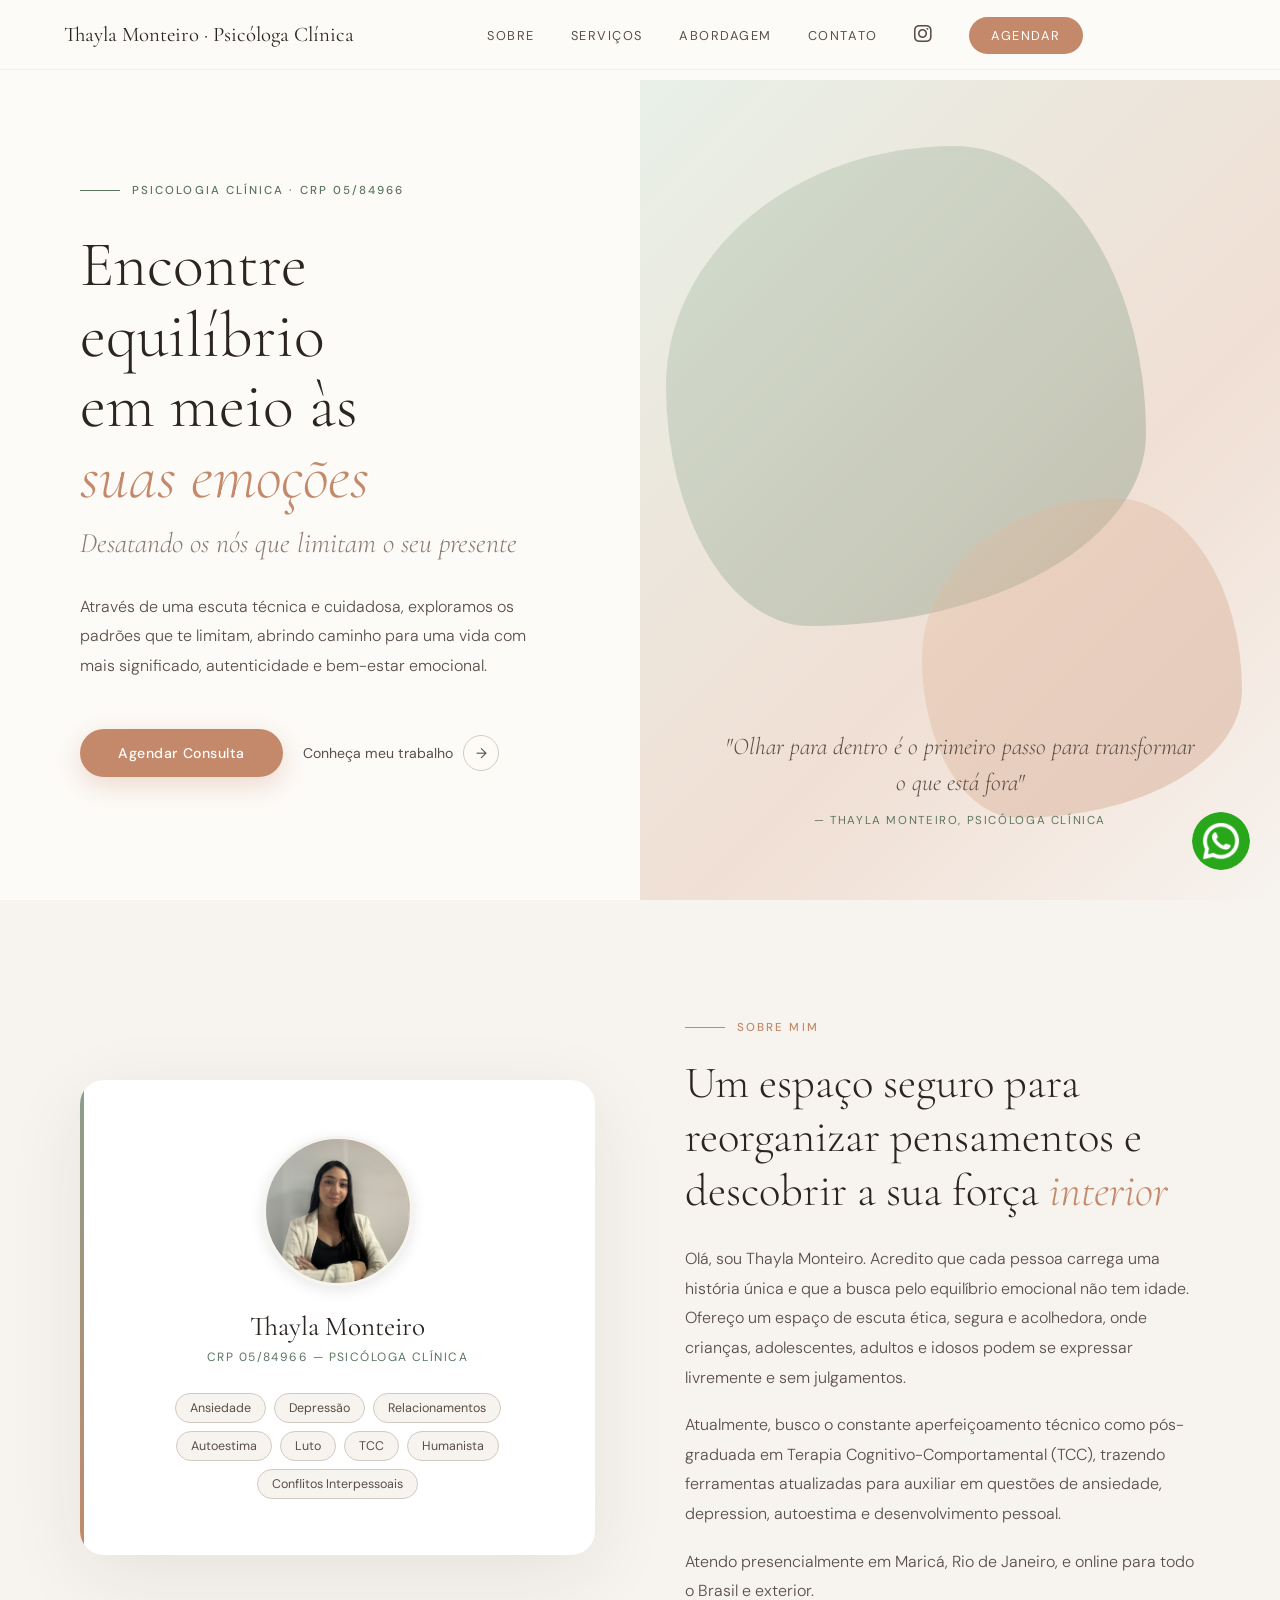
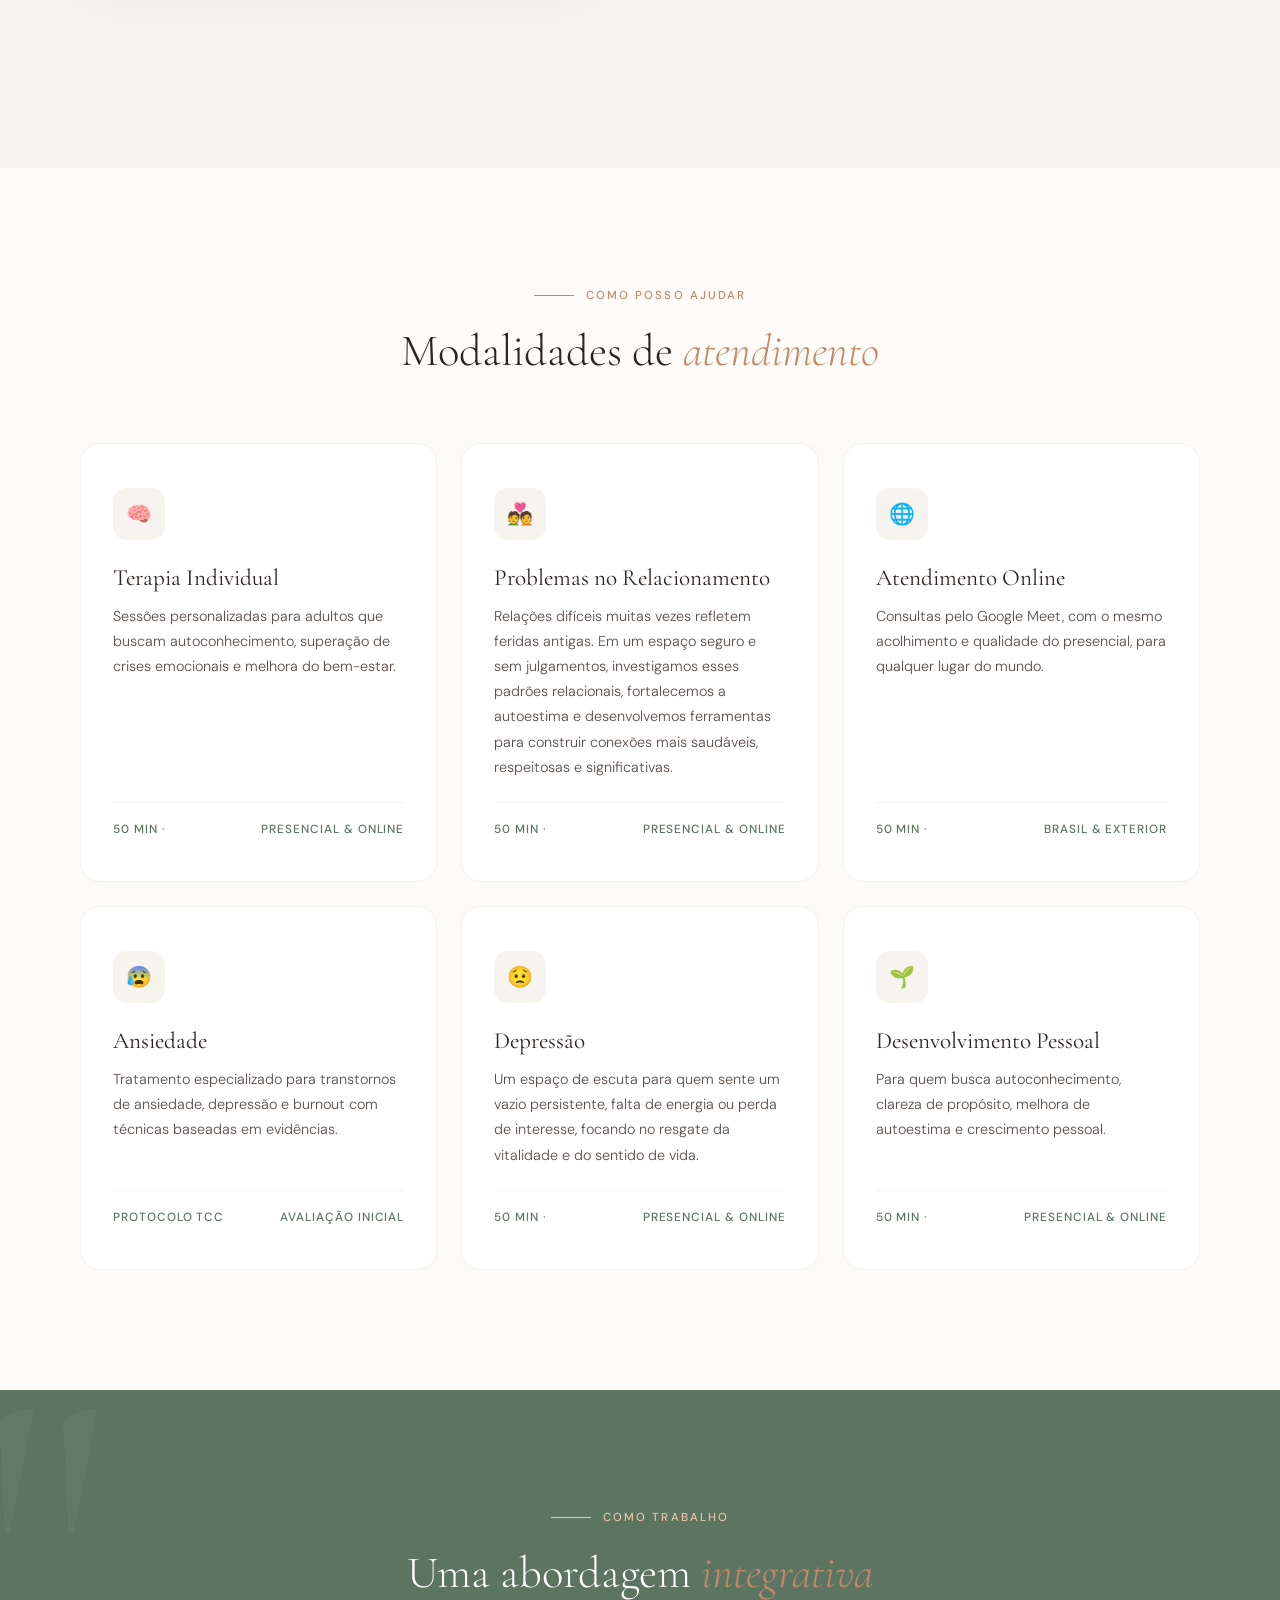
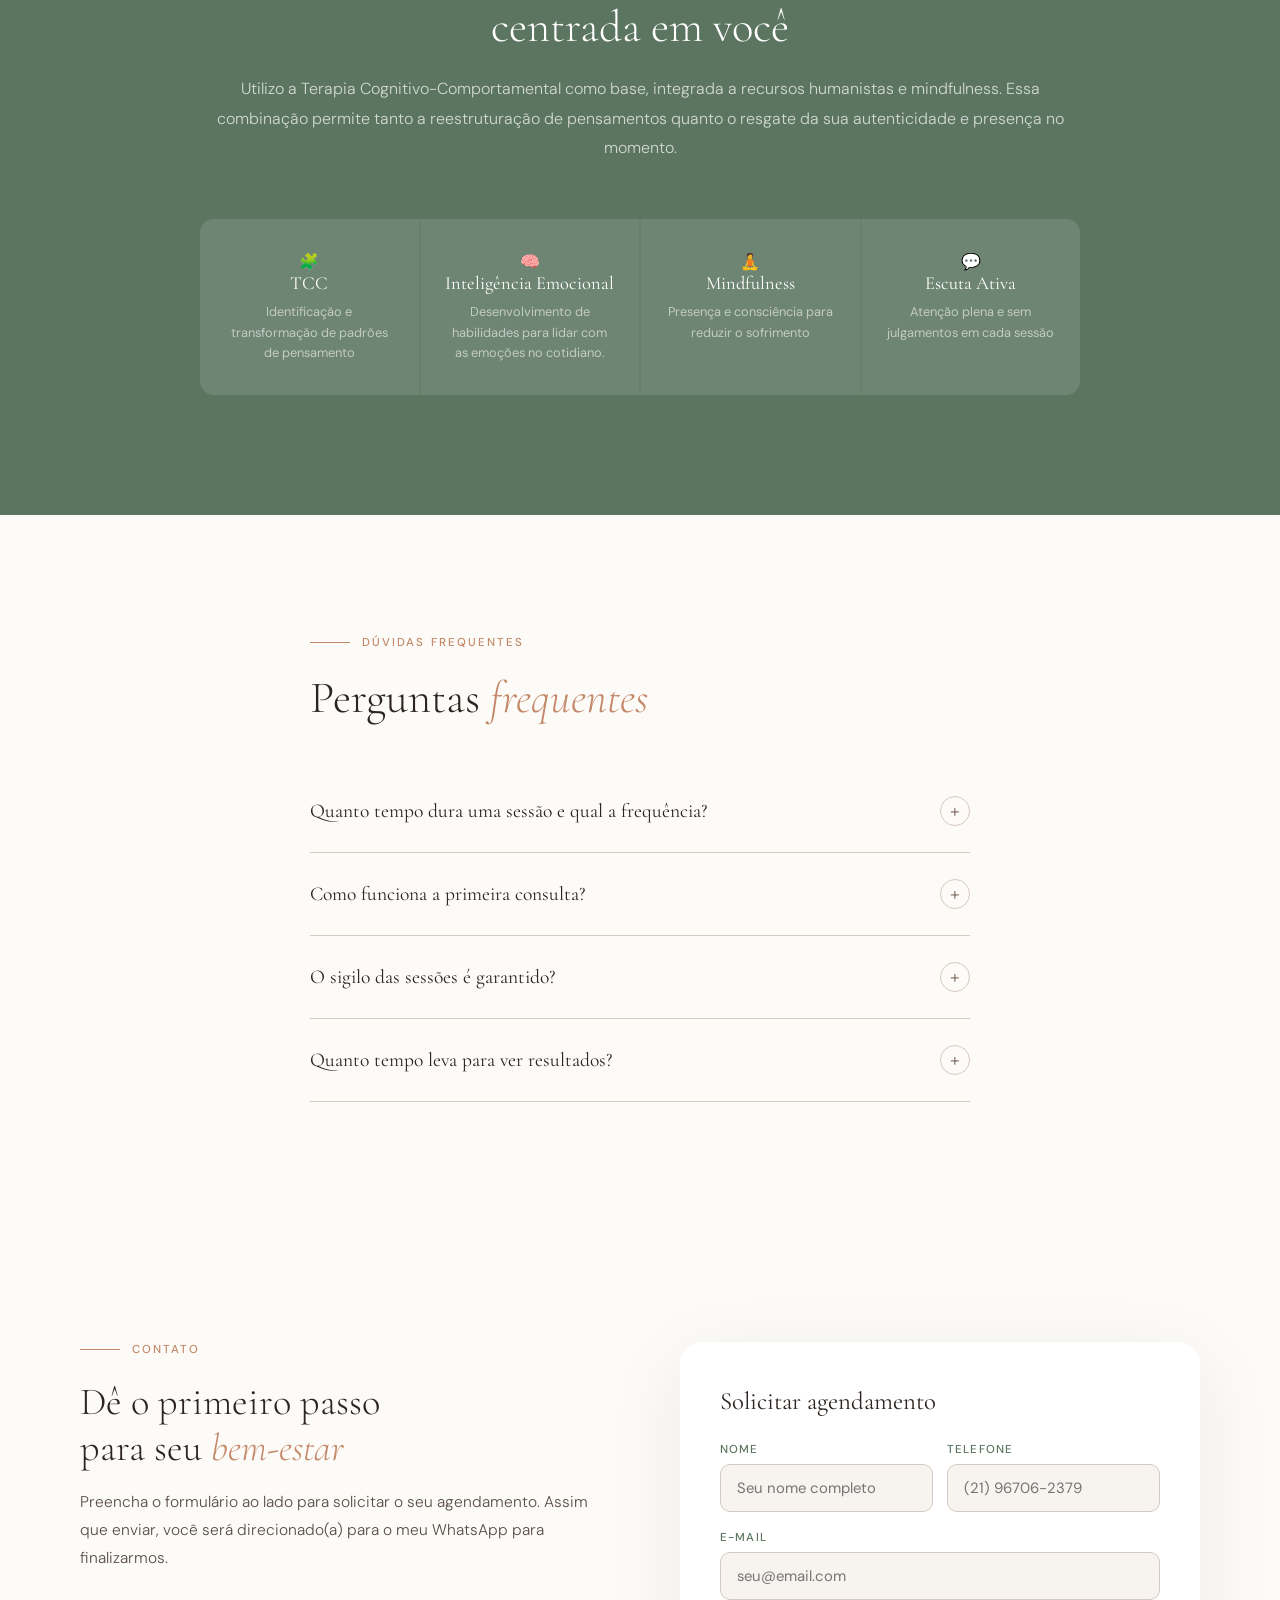
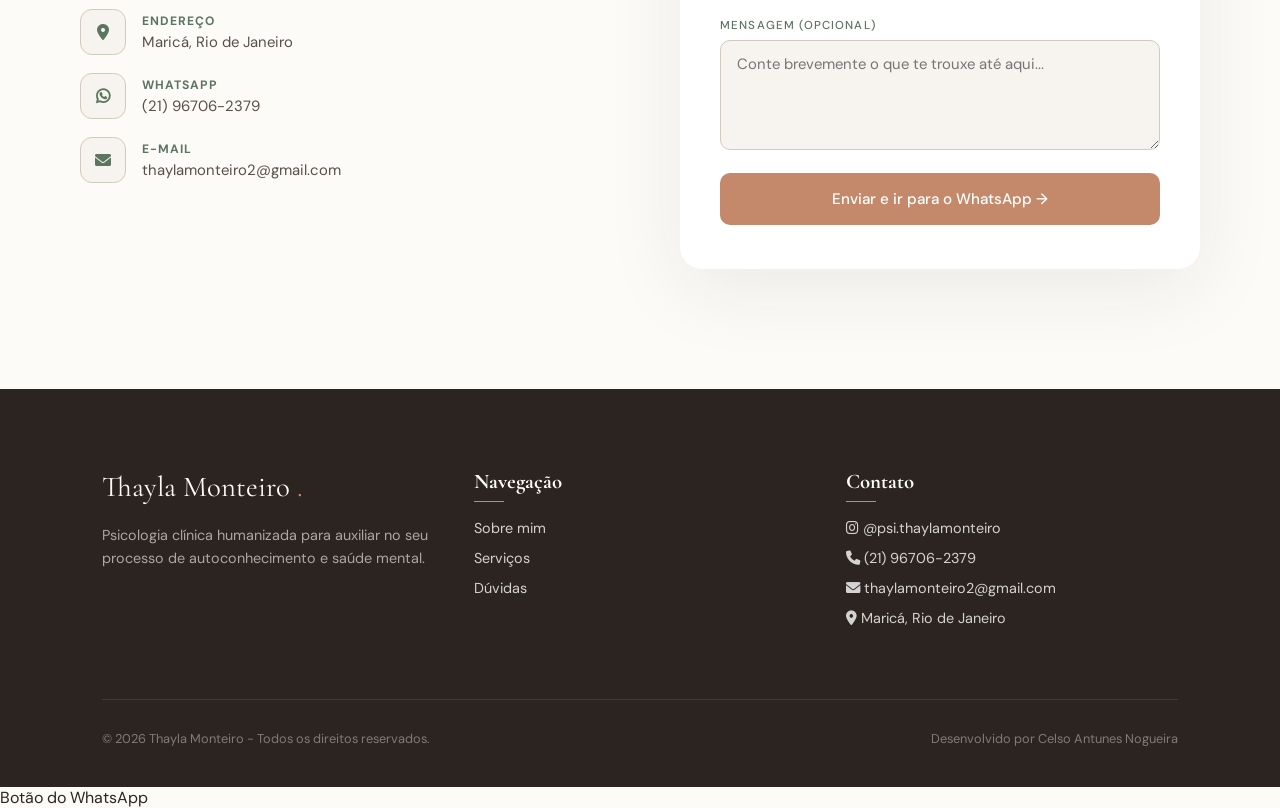
==== commit a9da94f7: "Fix typo in introduction paragraph" ====
--- a/index.html
+++ b/index.html
@@ -76,7 +76,7 @@
       </div>
       <h2 class="sec-title" style="margin-bottom:26px;">Um espaço seguro para reorganizar pensamentos e descobrir a sua
         força <em>interior</em></h2>
-      <p>Olá, soy Thayla Monteiro. Acredito que cada pessoa carrega uma história única e que a busca pelo equilíbrio
+      <p>Olá, sou Thayla Monteiro. Acredito que cada pessoa carrega uma história única e que a busca pelo equilíbrio
         emocional não tem idade. Ofereço um espaço de escuta ética, segura e acolhedora, onde crianças, adolescentes,
         adultos e idosos podem se expressar livremente e sem julgamentos.</p>
       <p>Atualmente, busco o constante aperfeiçoamento técnico como pós-graduada em Terapia Cognitivo-Comportamental
--- a/style.css
+++ b/style.css
@@ -179,9 +179,28 @@
 .f-dev a:hover { opacity: 0.8; color: var(--terracotta); }
 
 /* WHATSAPP FLOATING */
-.wa { position: fixed; bottom: 30px; right: 30px; background: #25D366; color: white; width: 58px; height: 58px; border-radius: 50%; display: flex; align-items: center; justify-content: center; font-size: 1.5rem; text-decoration: none; box-shadow: 0 8px 28px rgba(37,211,102,0.4); z-index: 200; animation: pulse 2.8s ease-in-out infinite; }
-.wa img { width: 32px; height: 32px; display: block; }
-
+.wa {
+  position: fixed;
+  bottom: 30px;
+  right: 30px;
+  width: 58px;
+  height: 58px;
+  border-radius: 50%;
+  display: flex;
+  align-items: center;
+  justify-content: center;
+  text-decoration: none;
+  z-index: 200;
+  background: transparent;
+  animation: pulse 2.8s ease-in-out infinite;
+}
+
+.wa img {
+  width: 58px;
+  height: 58px;
+  display: block;
+  border-radius: 50%;
+}
 /* REVEAL ON SCROLL */
 .reveal { opacity: 0; transform: translateY(28px); transition: opacity 0.7s ease, transform 0.7s ease; }
 .reveal.visible { opacity: 1; transform: translateY(0); }
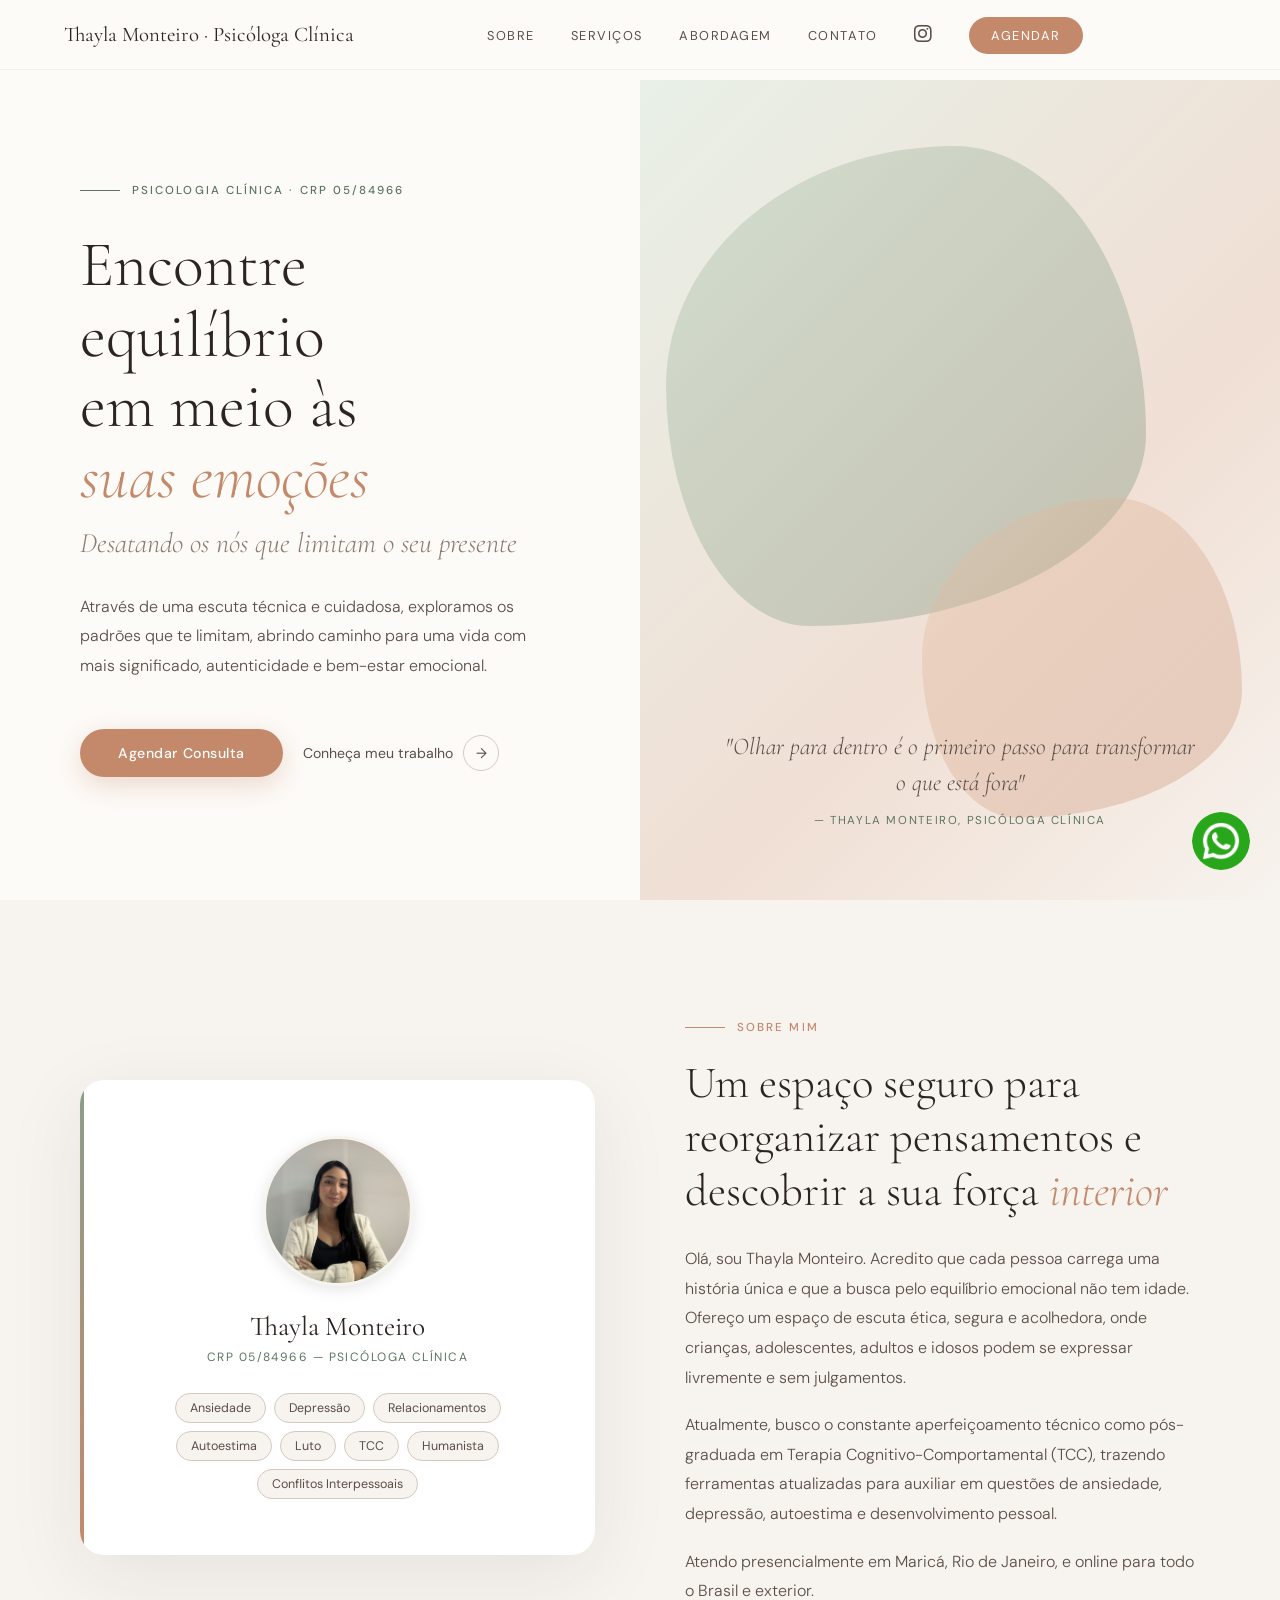
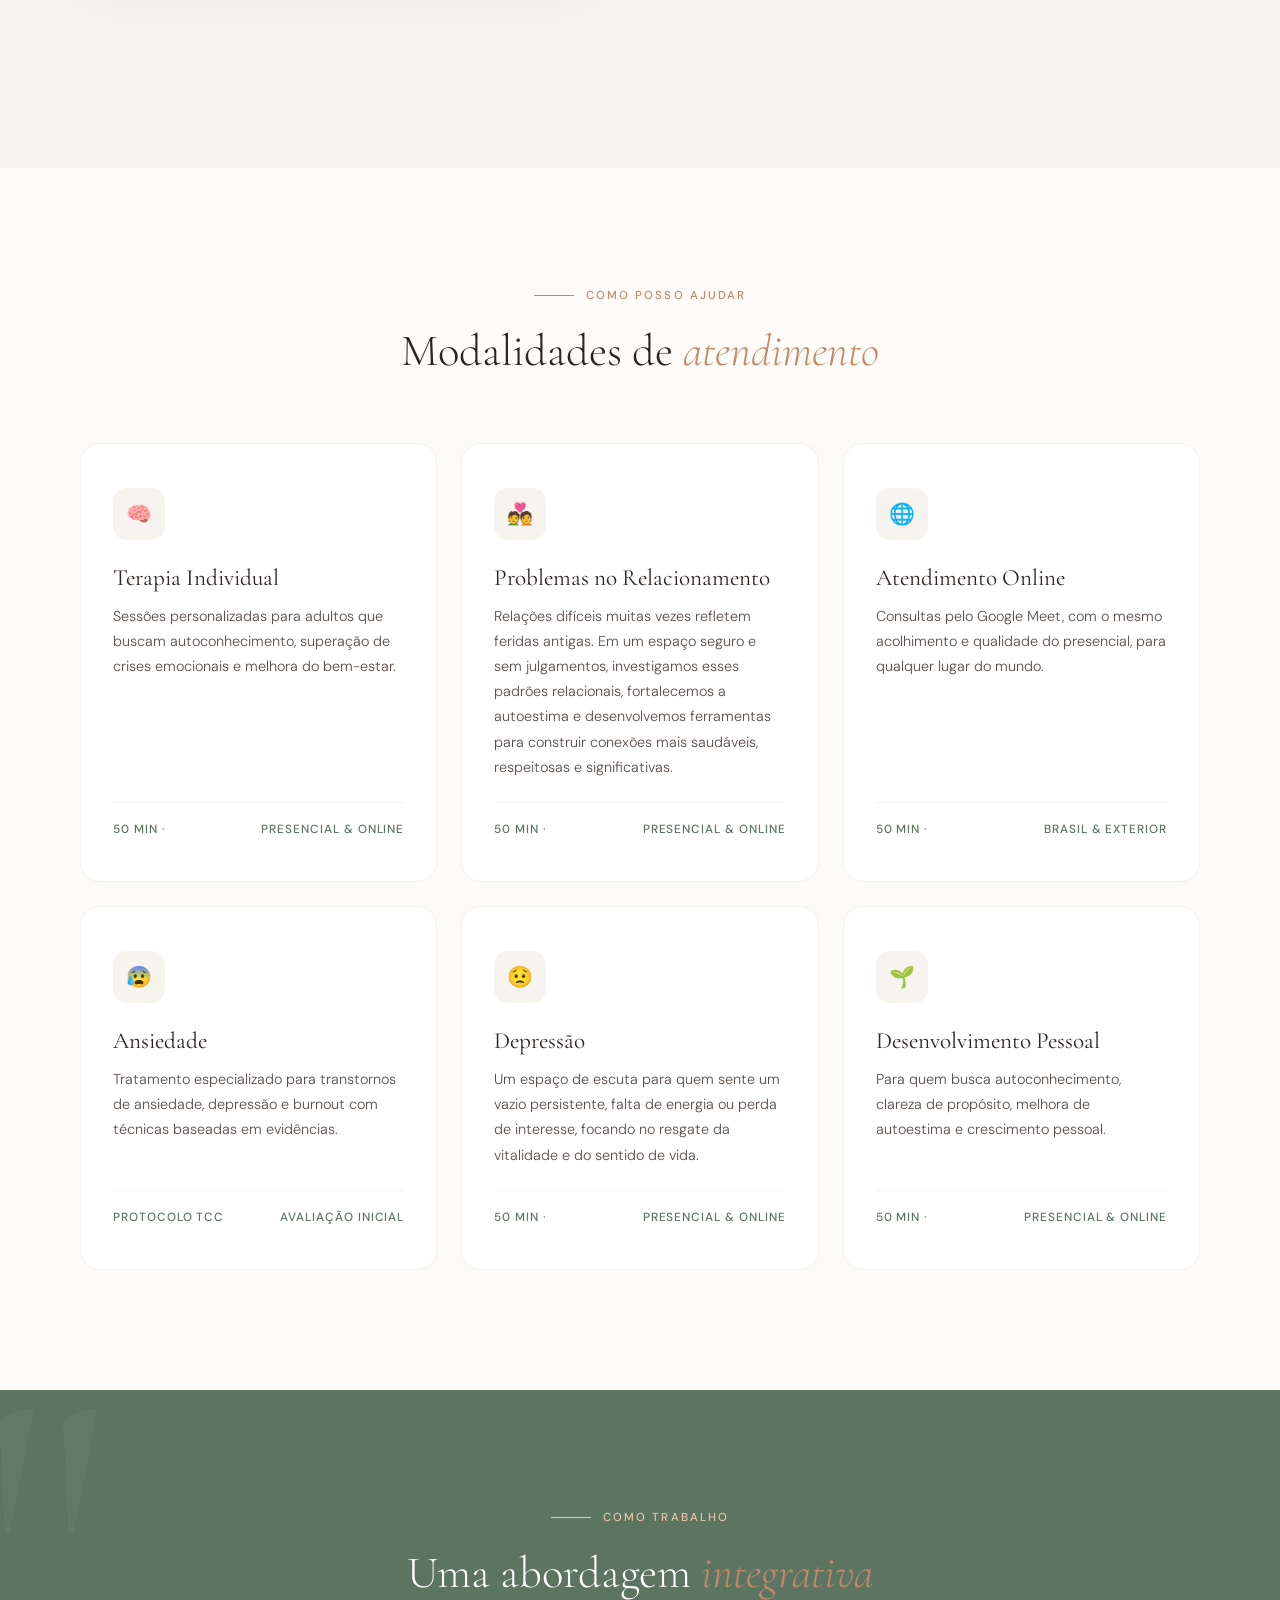
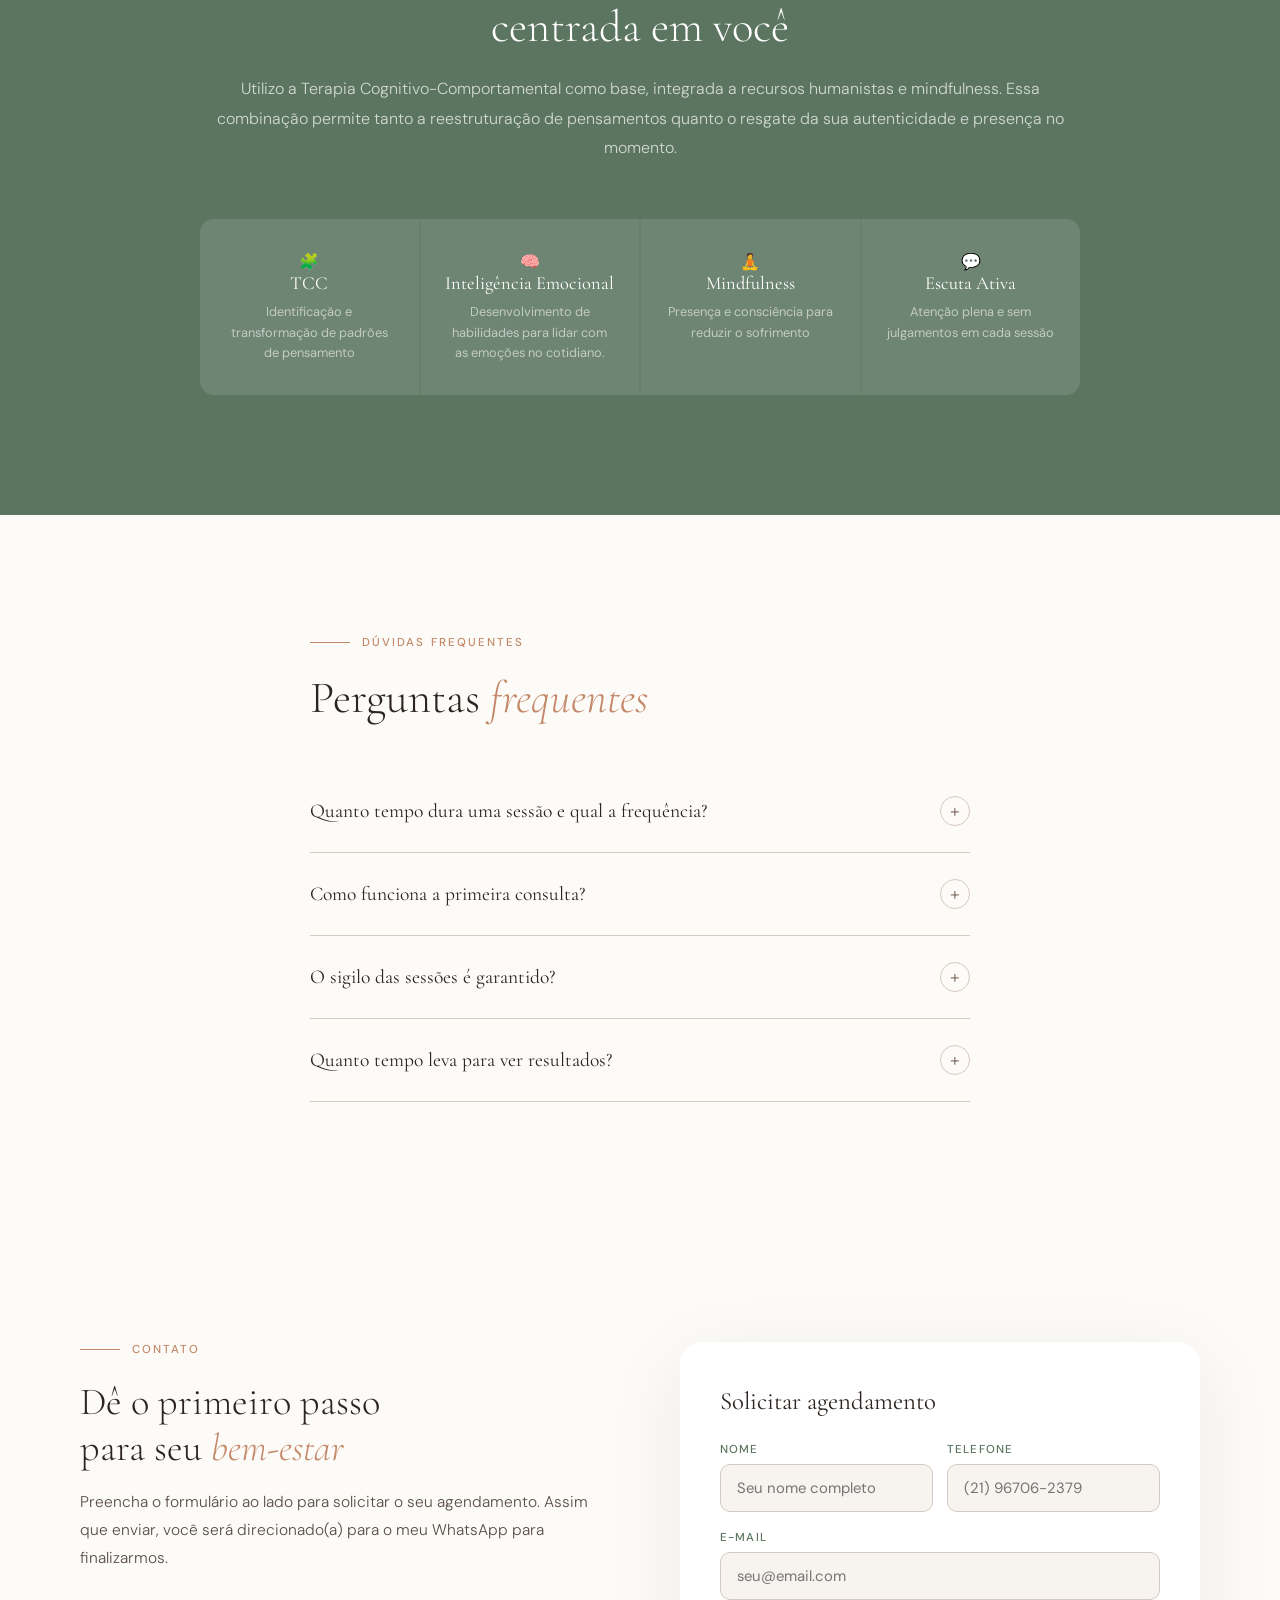
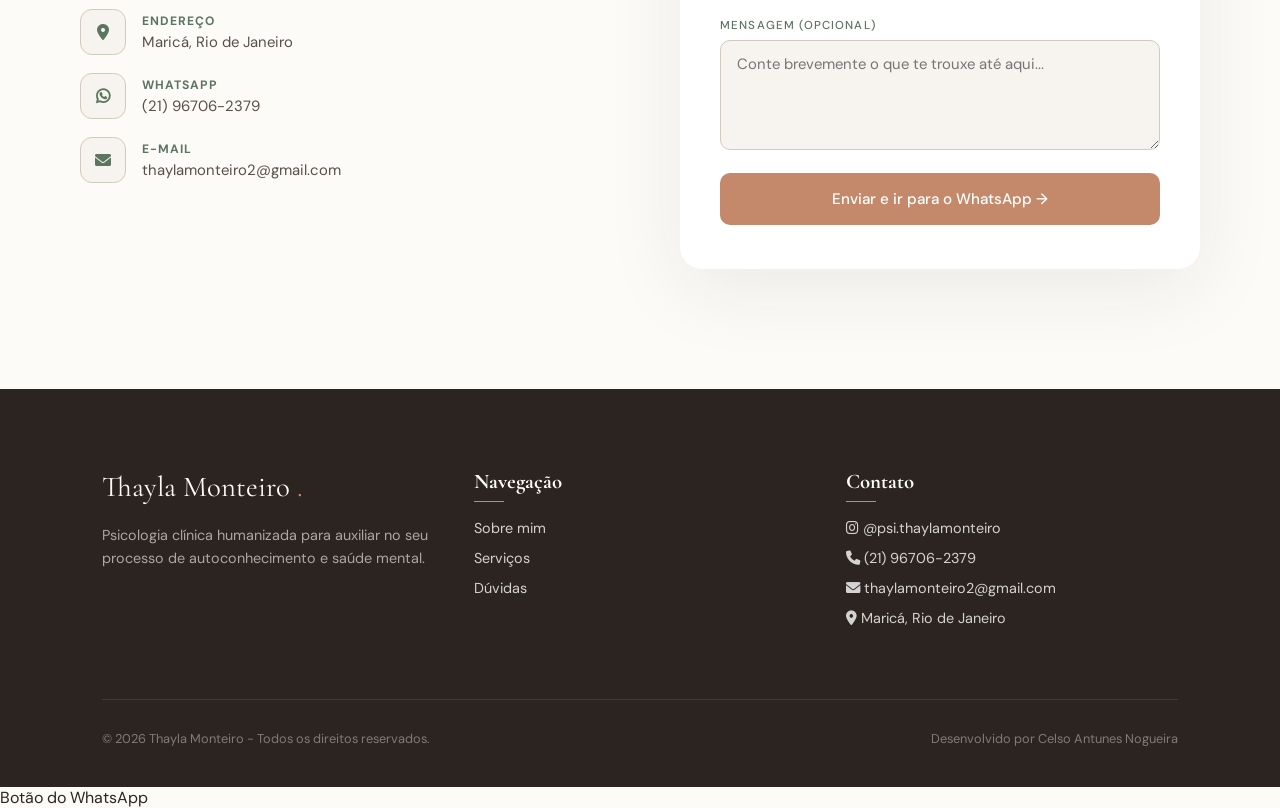
==== commit d71097b4: "Fix typo in index.html for 'depressão'" ====
--- a/index.html
+++ b/index.html
@@ -80,7 +80,7 @@
         emocional não tem idade. Ofereço um espaço de escuta ética, segura e acolhedora, onde crianças, adolescentes,
         adultos e idosos podem se expressar livremente e sem julgamentos.</p>
       <p>Atualmente, busco o constante aperfeiçoamento técnico como pós-graduada em Terapia Cognitivo-Comportamental
-        (TCC), trazendo ferramentas atualizadas para auxiliar em questões de ansiedade, depression, autoestima e
+        (TCC), trazendo ferramentas atualizadas para auxiliar em questões de ansiedade, depressão, autoestima e
         desenvolvimento pessoal.</p>
       <p>Atendo presencialmente em Maricá, Rio de Janeiro, e online para todo o Brasil e exterior.</p>
     </div>
